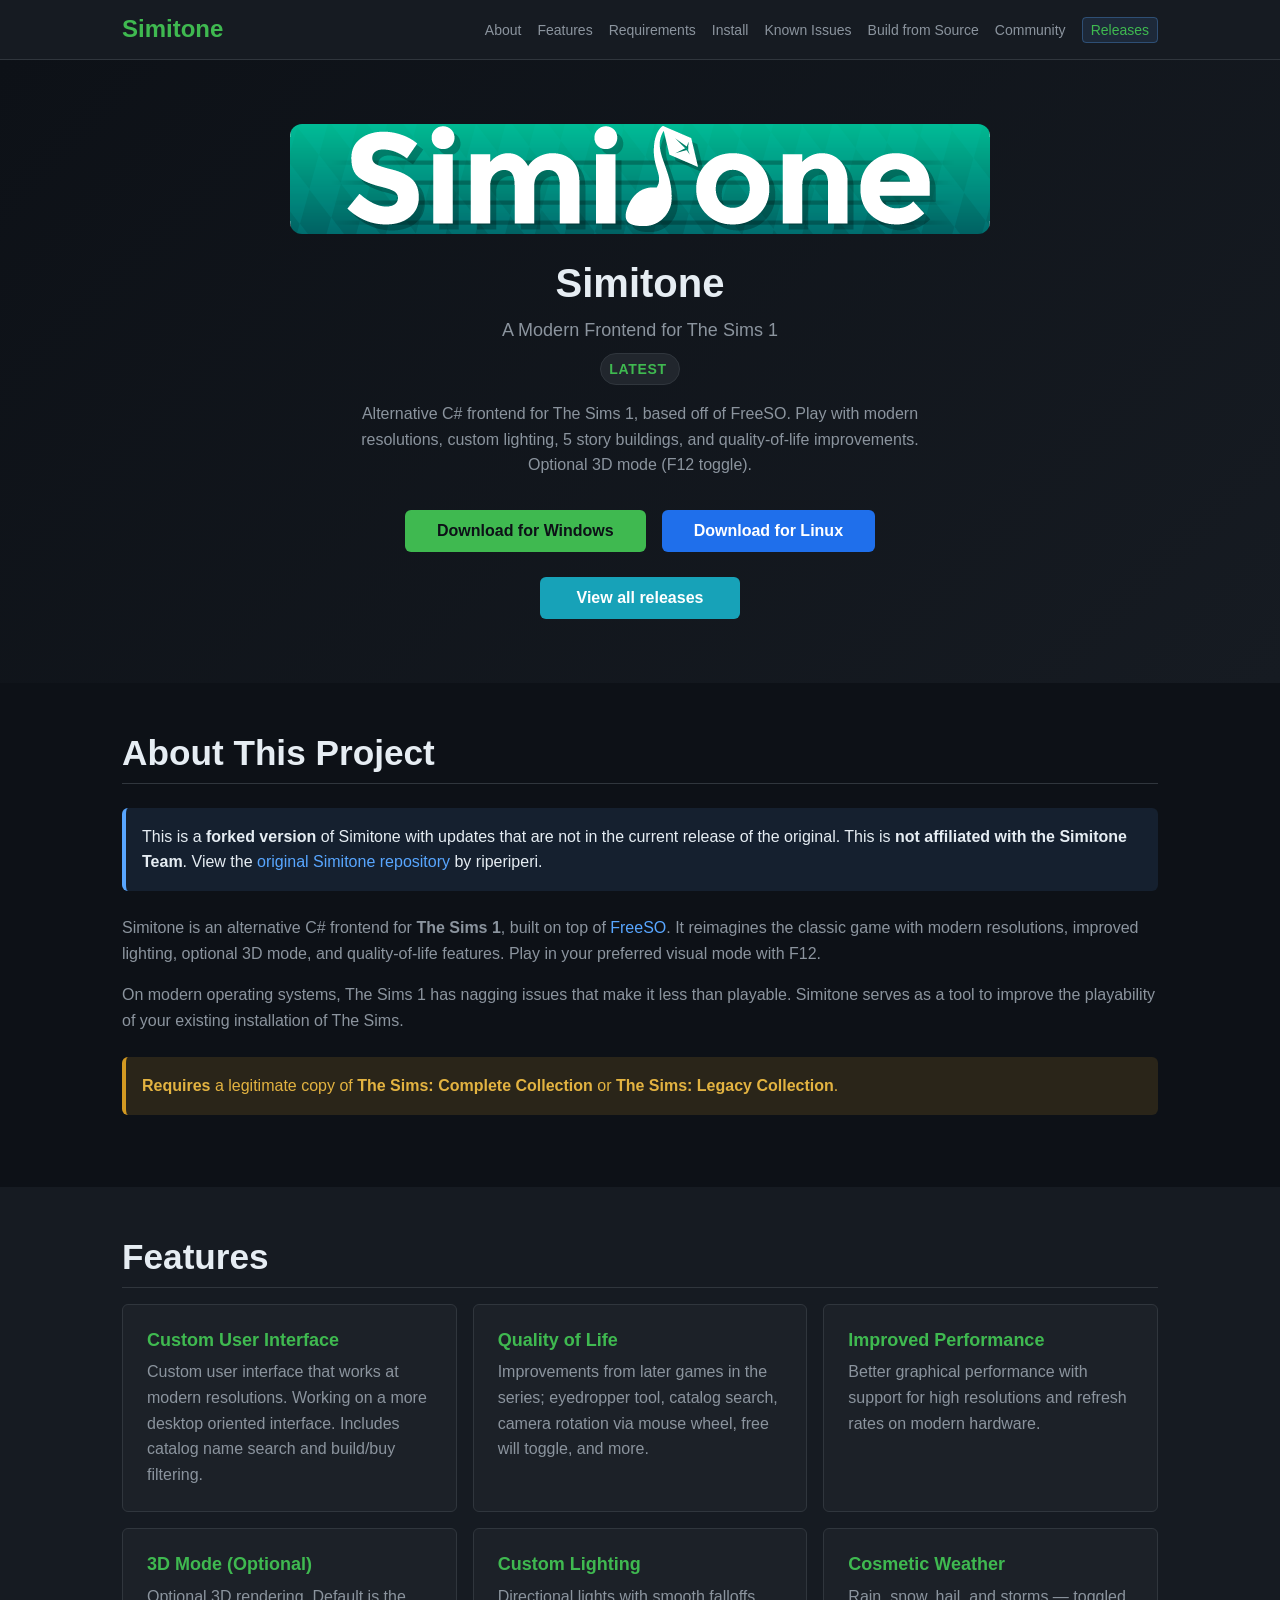
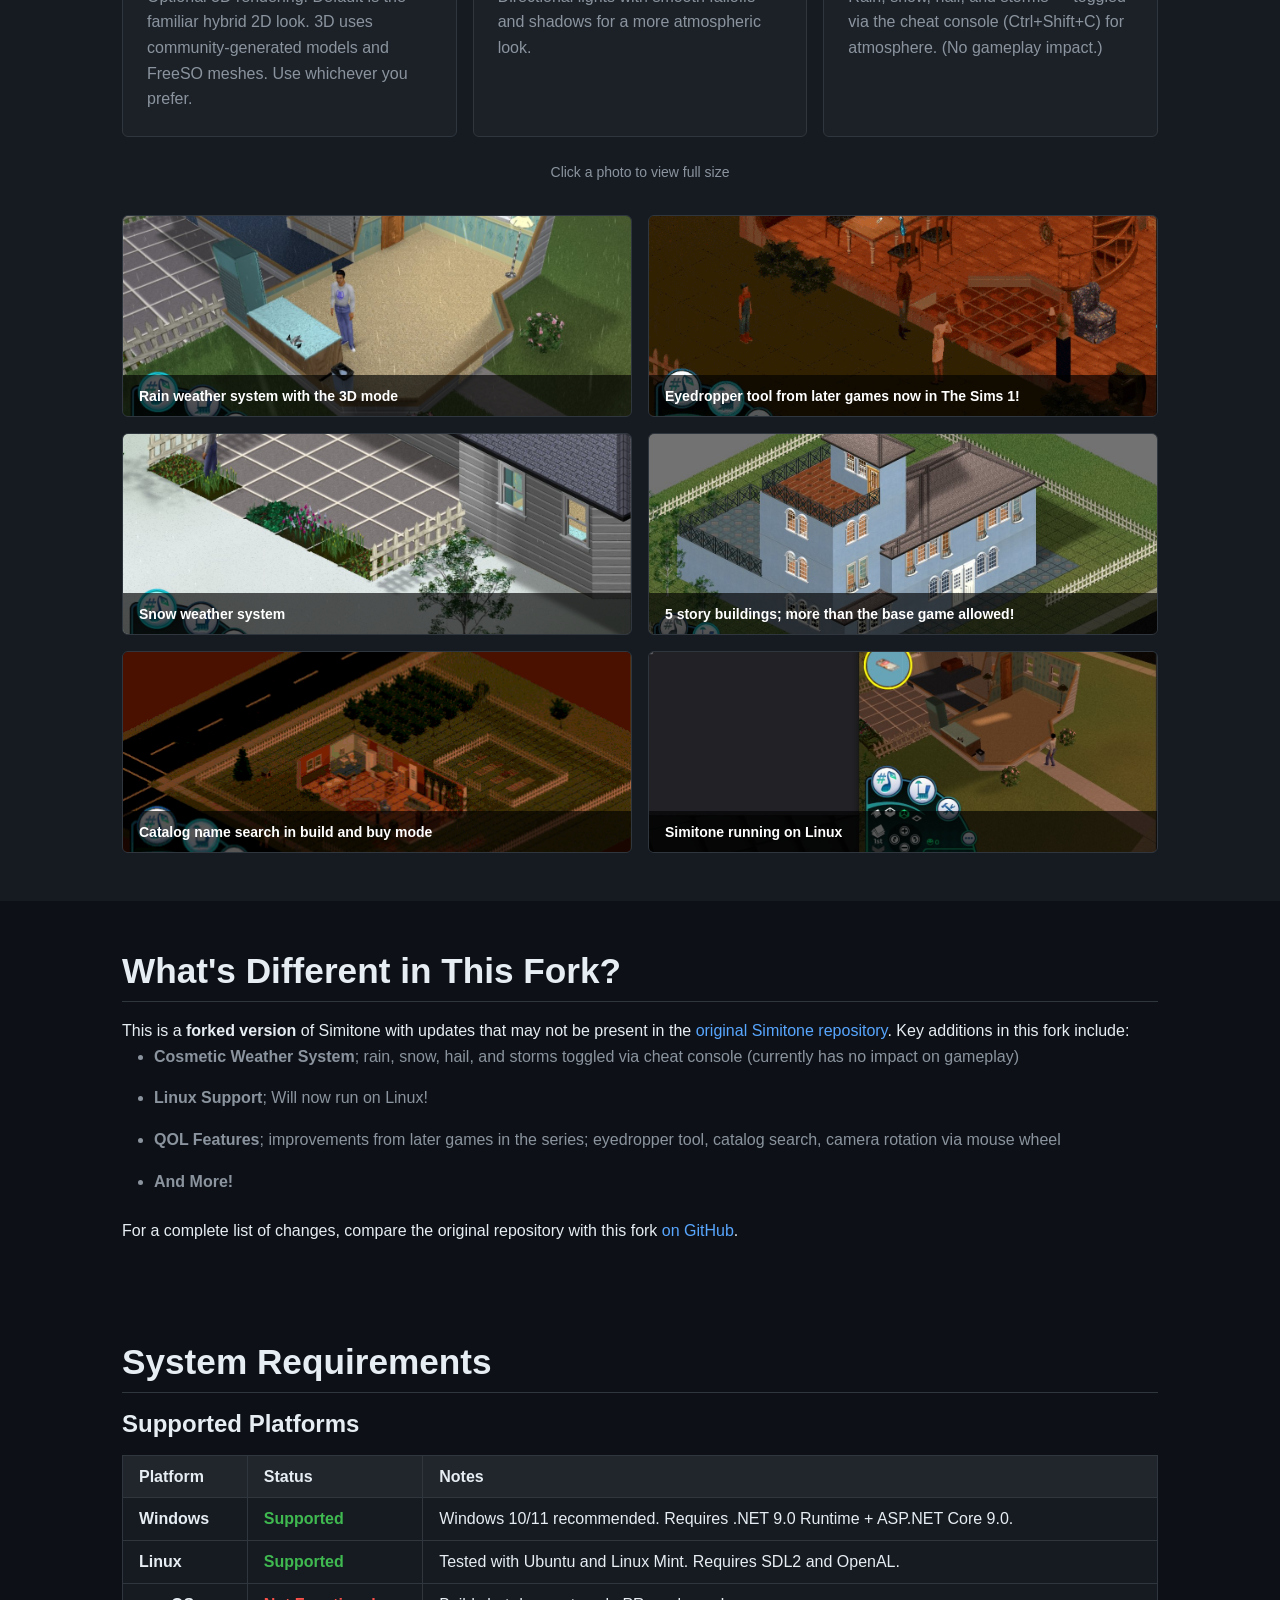
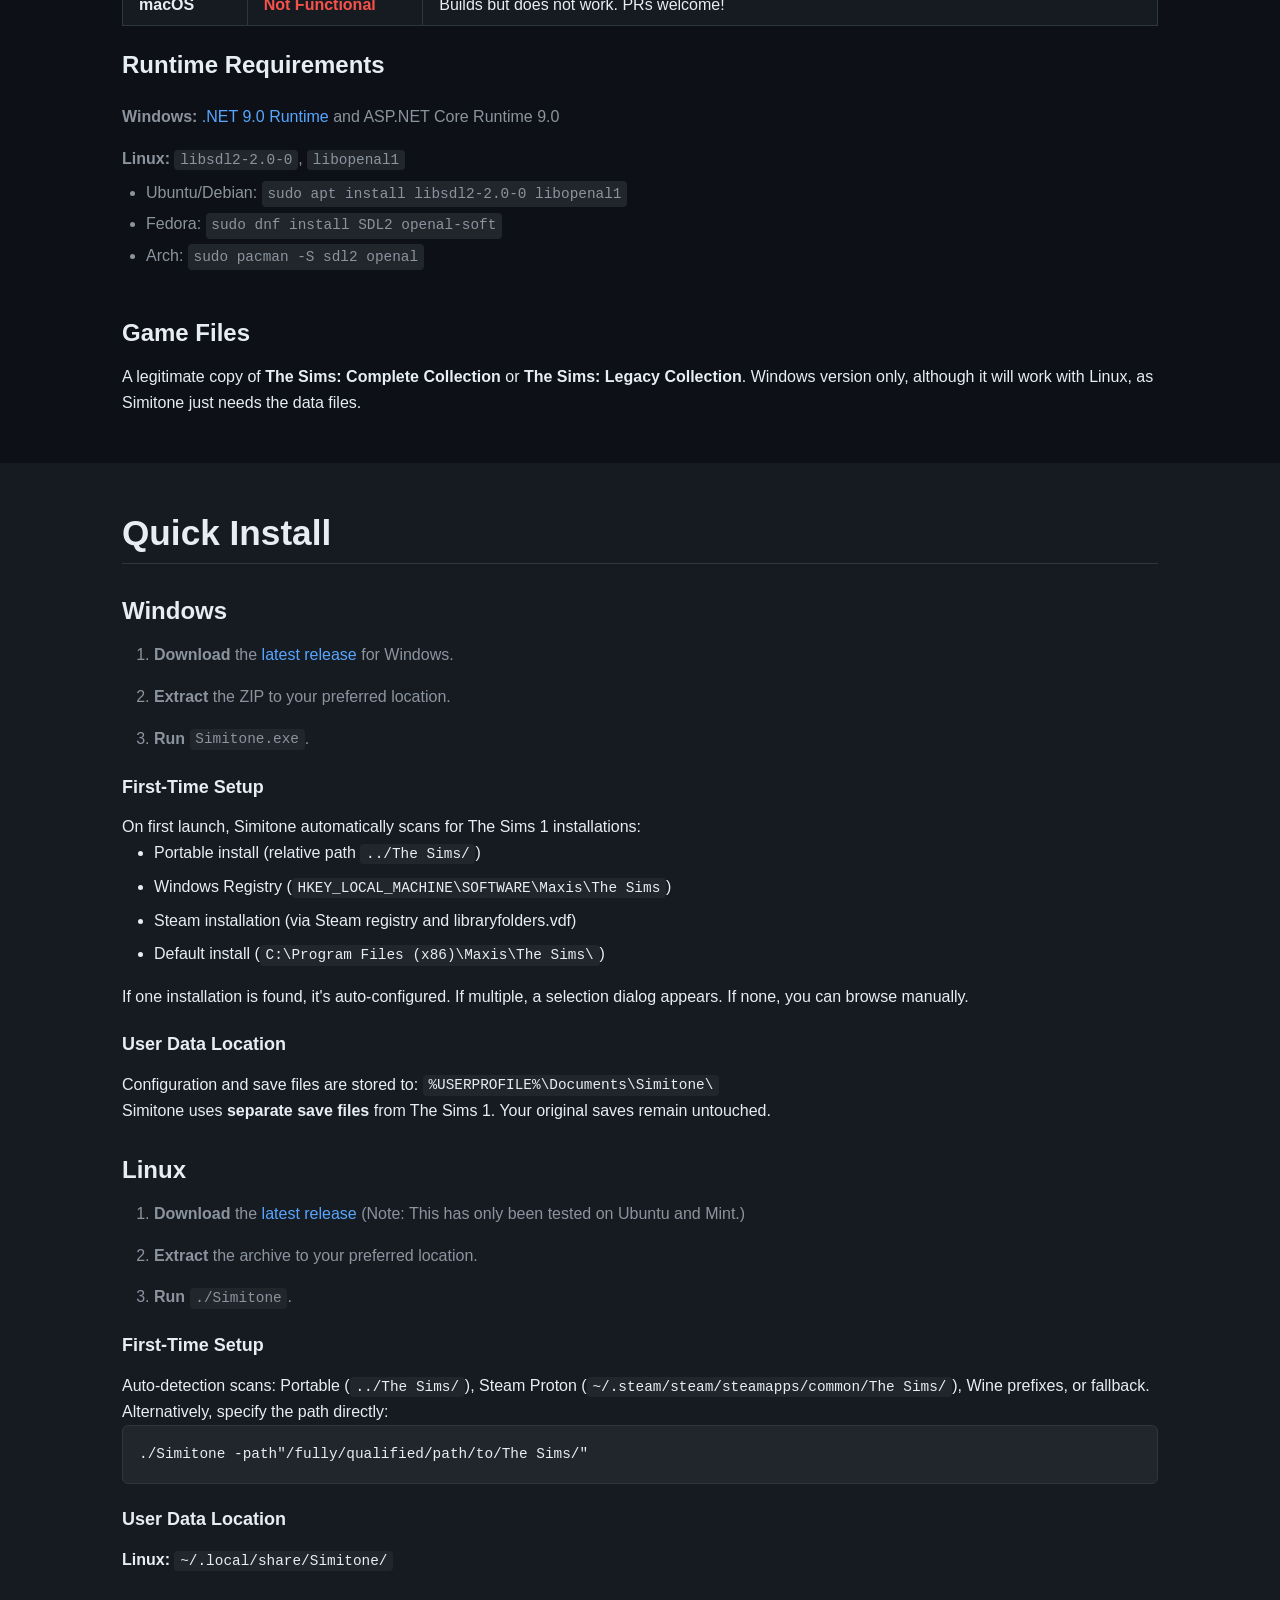
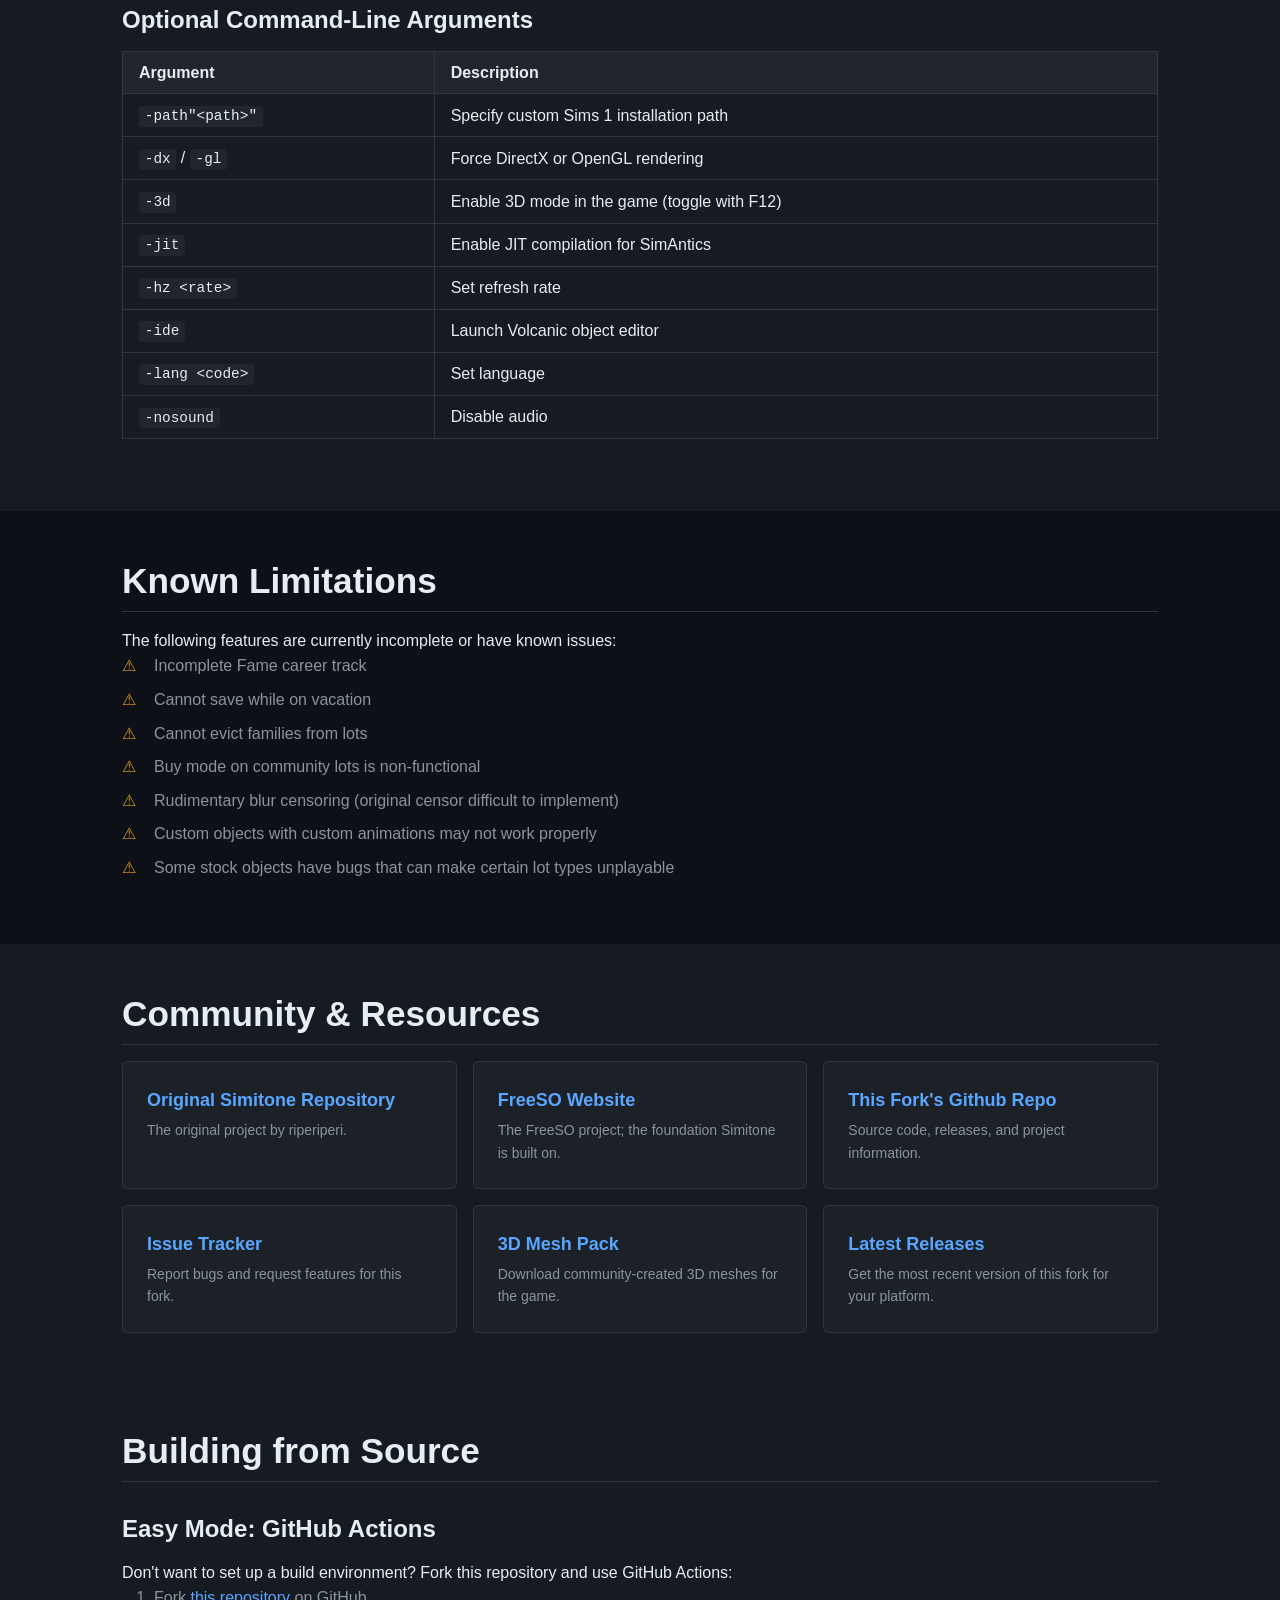
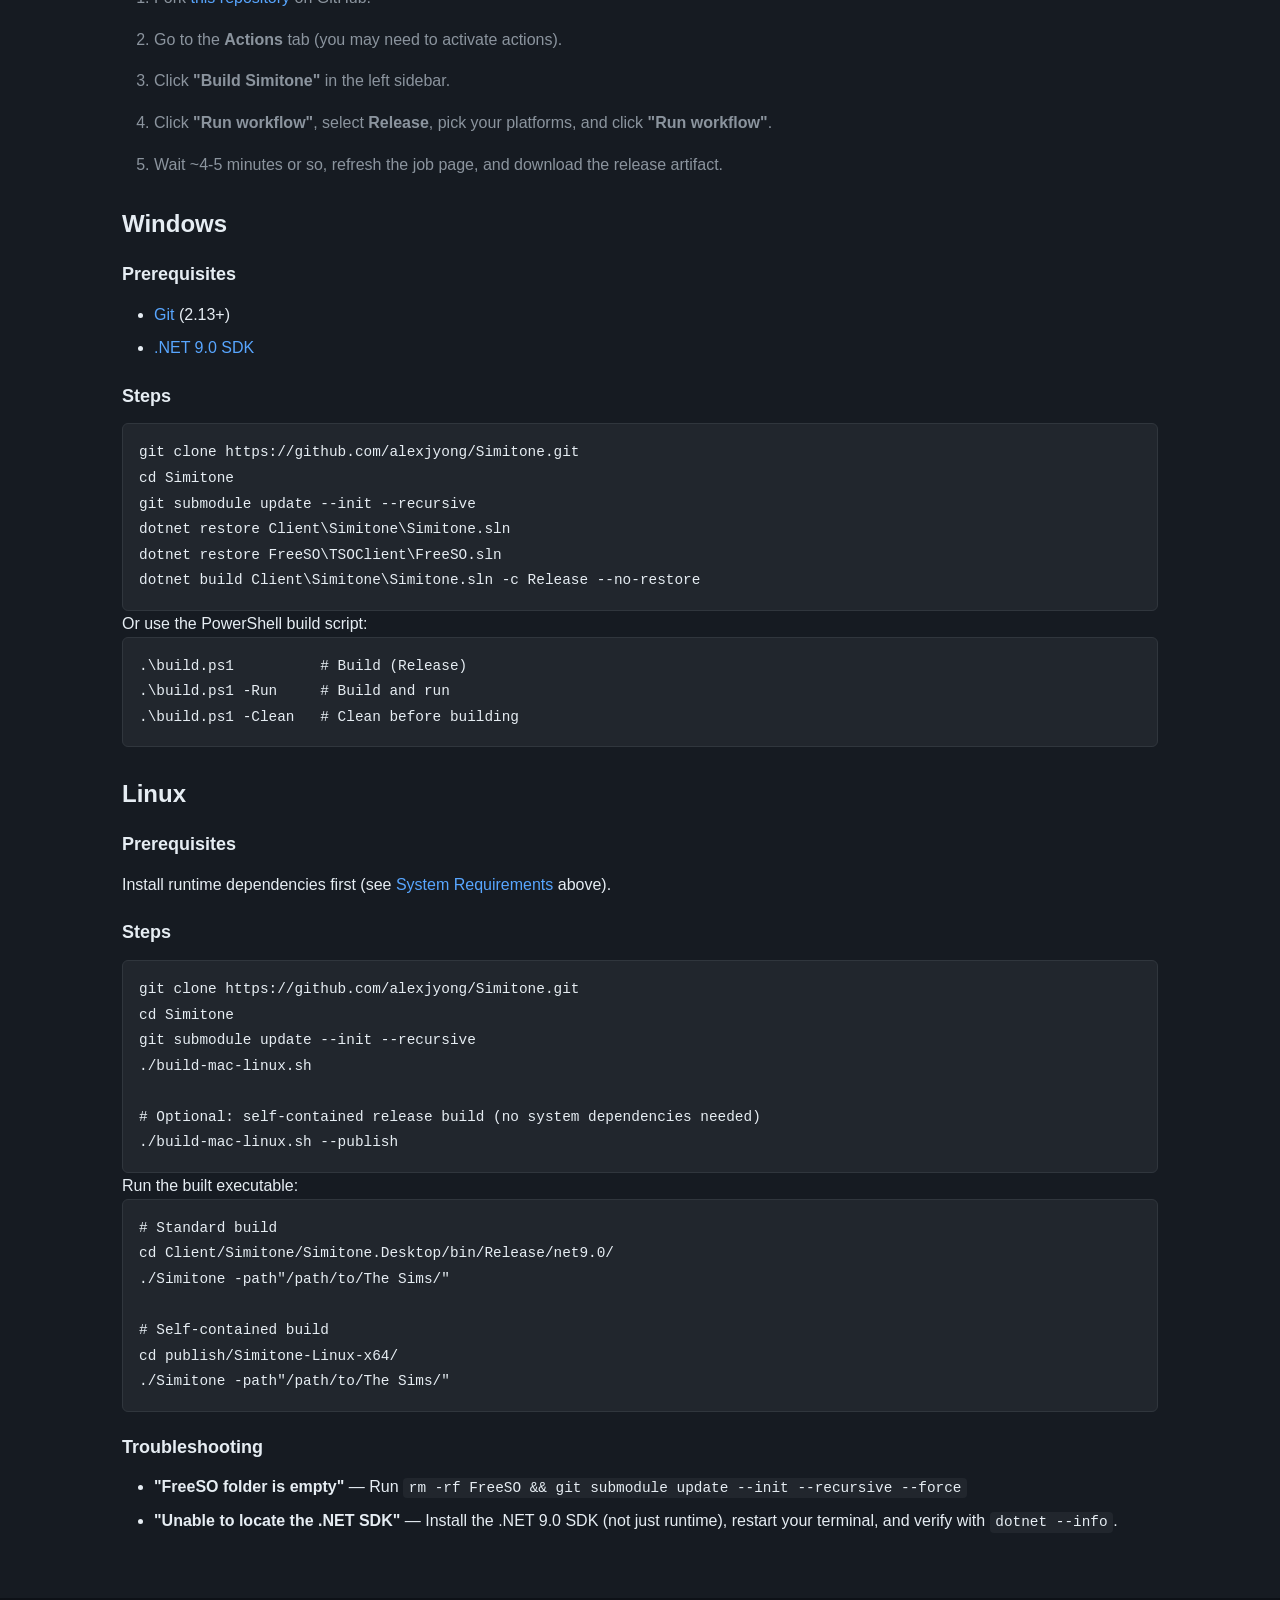
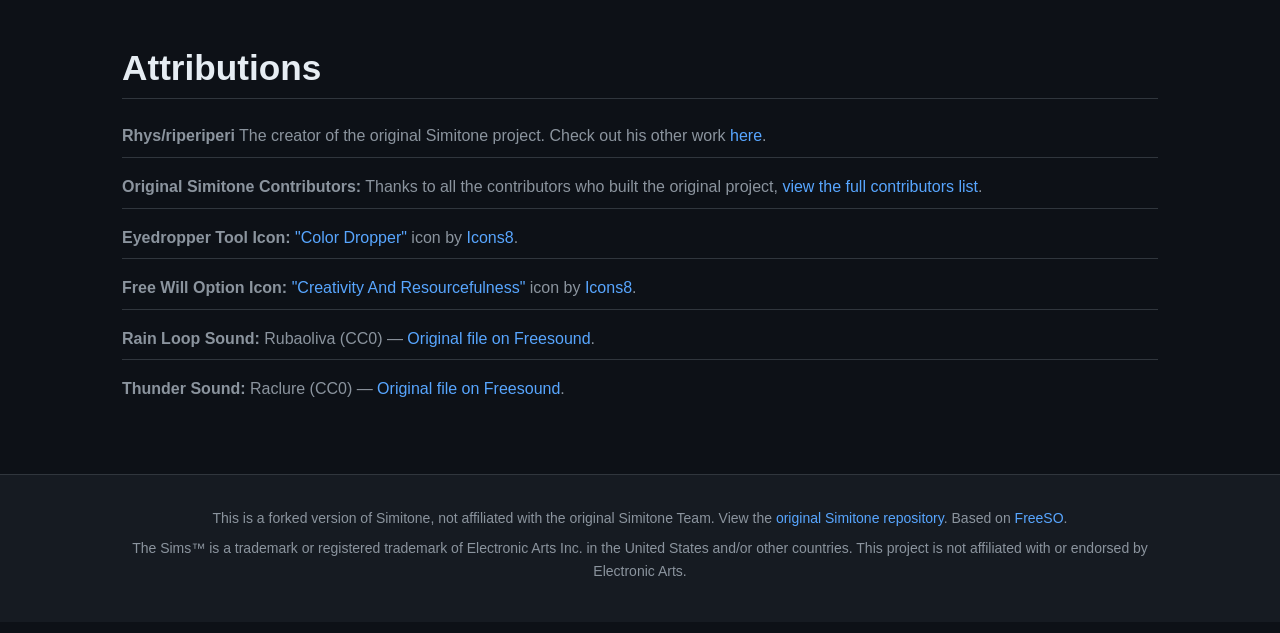
==== docs/index.html @ 376ecb28 "some website tweaks yo" ====
<!DOCTYPE html>
<html lang="en">
<head>
    <meta charset="UTF-8">
    <meta name="viewport" content="width=device-width, initial-scale=1.0">
    <title>Simitone Community Fork — A Modern Frontend for The Sims 1</title>
    <meta name="description" content="A community fork of Simitone. Play The Sims 1 with modern resolutions, quality-of-life improvements, cosmetic weather, and optional 3D mode.">
    <meta name="author" content="alexjyong">
    <meta property="og:title" content="Simitone Community Fork — A Modern Frontend for The Sims 1">
    <meta property="og:description" content="A community fork of Simitone. Play The Sims 1 with modern resolutions, quality-of-life improvements, cosmetic weather, and optional 3D mode.">
    <meta property="og:type" content="website">
    <meta property="og:image" content="https://alexjyong.dev/Simitone/assets/images/previewlogo.png">
    <meta property="og:image:alt" content="Simitone logo">
    <meta name="twitter:card" content="summary_large_image">
    <meta name="twitter:image" content="https://alexjyong.dev/Simitone/assets/images/previewlogo.png">
    <link rel="stylesheet" href="css/style.css">
    <!-- Favicon placeholder — replace with actual favicon -->
    <link rel="icon" href="assets/images/favicon.ico" type="image/x-icon">
</head>
<body>
    <!-- ==================== NAVIGATION ==================== -->
    <nav class="navbar" role="navigation" aria-label="Main navigation">
        <div class="container nav-container">
            <a href="#hero" class="nav-brand">Simitone</a>
            <button class="nav-toggle" aria-label="Toggle navigation menu" aria-expanded="false">
                <span class="nav-toggle-bar"></span>
                <span class="nav-toggle-bar"></span>
                <span class="nav-toggle-bar"></span>
            </button>
            <ul class="nav-links">
                <li><a href="#about">About</a></li>
                <li><a href="#features">Features</a></li>
                <li><a href="#requirements">Requirements</a></li>
                <li><a href="#install">Install</a></li>
                <li><a href="#limitations">Known Issues</a></li>
                <li><a href="#building">Build from Source</a></li>
                <li><a href="#community">Community</a></li>
                <li><a href="releases.html" class="nav-cta">Releases</a></li>
            </ul>
        </div>
    </nav>

    <main>
        <!-- ==================== HERO SECTION ==================== -->
        <section id="hero" class="hero-section">
            <div class="container hero-container">
                <div class="hero-content">
                    <img src="assets/images/logo.png" alt="Simitone logo" class="hero-logo">
                    <h1>Simitone</h1>
                    <p class="hero-tagline">A Modern Frontend for The Sims 1</p>
                    <span id="version-badge" class="version-badge" hidden>
                        <span class="version-label">Latest</span>
                        <span class="version-tag"></span>
                    </span>
                    <p class="hero-description">
                        Alternative C# frontend for The Sims 1, based off of FreeSO. Play with modern resolutions,
                        custom lighting, 5 story buildings, and quality-of-life improvements. Optional 3D mode (F12 toggle).
                    </p>
                    <div class="hero-buttons">
                        <a href="https://github.com/alexjyong/simitone/releases/latest/download/Simitone-Windows-Release.zip" class="btn btn-primary" target="_blank" rel="noopener">
                            Download for Windows
                        </a>
                        <a href="https://github.com/alexjyong/simitone/releases/latest/download/Simitone-Linux-x64-Release.zip" class="btn btn-secondary" target="_blank" rel="noopener">
                            Download for Linux
                        </a>
                    </div>
                    <br/>
                    <div class="hero-buttons">
                        <a href="releases.html" class="btn btn-info">View all releases</a>
                    </div>
                </div>
            </div>
        </section>

        <!-- ==================== ABOUT SECTION ==================== -->
        <section id="about" class="about-section">
            <div class="container">
                <h2>About This Project</h2>
                <div class="notice notice-info">
                    This is a <strong>forked version</strong> of Simitone with updates that are not in the
                    current release of the original. This is <strong>not affiliated with the Simitone Team</strong>.
                    View the <a href="https://github.com/riperiperi/Simitone" target="_blank" rel="noopener">original Simitone repository</a> by riperiperi.
                </div>
                <p>
                    Simitone is an alternative C# frontend for <strong>The Sims 1</strong>, built on top of
                    <a href="http://freeso.org" target="_blank" rel="noopener">FreeSO</a>.
                    It reimagines the classic game with modern resolutions, improved lighting, optional 3D mode, and quality-of-life
                    features. Play in your preferred
                    visual mode with F12.
                </p>
                <p>
                    On modern operating systems, The Sims 1 has nagging issues that make it less than
                    playable. Simitone serves as a tool to improve the playability of your existing
                    installation of The Sims.
                </p>
                <div class="notice notice-warning">
                    <strong>Requires</strong> a legitimate copy of <strong>The Sims: Complete Collection</strong>
                    or <strong>The Sims: Legacy Collection</strong>.
                </div>
            </div>
        </section>

        <!-- ==================== FEATURES SECTION ==================== -->
        <section id="features" class="features-section">
            <div class="container">
                <h2>Features</h2>
                <div class="features-grid">
                    <div class="feature-card">
                        <h3>Custom User Interface</h3>
                        <p>Custom user interface that works at modern resolutions. Working on a more desktop oriented interface. Includes catalog name search and build/buy filtering.</p>
                    </div>
                    <div class="feature-card">
                        <h3>Quality of Life</h3>
                        <p>Improvements from later games in the series; eyedropper tool, catalog search, camera rotation via mouse wheel, free will toggle, and more.</p>
                    </div>
                    <div class="feature-card">
                        <h3>Improved Performance</h3>
                        <p>Better graphical performance with support for high resolutions and refresh rates on modern hardware.</p>
                    </div>
                    <div class="feature-card">
                        <h3>3D Mode (Optional)</h3>
                        <p>Optional 3D rendering. Default is the familiar hybrid 2D look. 3D uses community-generated models and FreeSO meshes. Use whichever you prefer.</p>
                    </div>
                    <div class="feature-card">
                        <h3>Custom Lighting</h3>
                        <p>Directional lights with smooth falloffs and shadows for a more atmospheric look.</p>
                    </div>
                    <div class="feature-card">
                        <h3>Cosmetic Weather</h3>
                        <p>Rain, snow, hail, and storms — toggled via the cheat console (Ctrl+Shift+C) for atmosphere. (No gameplay impact.)</p>
                    </div>
                </div>
                <p class="gallery-hint">Click a photo to view full size</p>
                <div class="screenshot-gallery">
                    <div class="gallery-item" data-full="assets/images/rain.jpg" data-alt="Rain weather system in The Sims 1">
                        <img src="assets/images/rain.jpg" alt="Rain weather system in The Sims 1" loading="lazy" width="600" height="470">
                        <div class="gallery-overlay">
                            <span class="gallery-caption">Rain weather system with the 3D mode</span>
                        </div>
                    </div>
                    <div class="gallery-item" data-full="assets/images/screenshot-eyedropper.gif" data-alt="Eyedropper tool in action">
                        <img src="assets/images/screenshot-eyedropper.gif" alt="Eyedropper tool in action" loading="lazy" width="600" height="462">
                        <div class="gallery-overlay">
                            <span class="gallery-caption">Eyedropper tool from later games now in The Sims 1!</span>
                        </div>
                    </div>
                    <div class="gallery-item" data-full="assets/images/winter.jpg" data-alt="Snow weather system in The Sims 1">
                        <img src="assets/images/winter.jpg" alt="Snow weather system in The Sims 1" loading="lazy" width="600" height="466">
                        <div class="gallery-overlay">
                            <span class="gallery-caption">Snow weather system</span>
                        </div>
                    </div>
                    <div class="gallery-item" data-full="assets/images/screenshot-multi-floor.jpg" data-alt="5 story buildings in Simitone">
                        <img src="assets/images/screenshot-multi-floor.jpg" alt="5 story buildings in Simitone" loading="lazy" width="600" height="444">
                        <div class="gallery-overlay">
                            <span class="gallery-caption">5 story buildings; more than the base game allowed!</span>
                        </div>
                    </div>
                    <div class="gallery-item" data-full="assets/images/screenshot-catalog-filter.gif" data-alt="Catalog name search in build and buy mode">
                        <img src="assets/images/screenshot-catalog-filter.gif" alt="Catalog name search in build and buy mode" loading="lazy" width="600" height="450">
                        <div class="gallery-overlay">
                            <span class="gallery-caption">Catalog name search in build and buy mode</span>
                        </div>
                    </div>
                    <div class="gallery-item" data-full="assets/images/screenshot-linux.jpg" data-alt="Simitone running on Linux">
                        <img src="assets/images/screenshot-linux.jpg" alt="Simitone running on Linux" loading="lazy" width="600" height="376">
                        <div class="gallery-overlay">
                            <span class="gallery-caption">Simitone running on Linux</span>
                        </div>
                    </div>
                </div>

                <!-- Lightbox -->
                <div class="lightbox" id="lightbox" role="dialog" aria-modal="true" aria-label="Image viewer" hidden>
                    <div class="lightbox-backdrop" data-lightbox-close></div>
                    <button class="lightbox-close" aria-label="Close image viewer">&times;</button>
                    <img class="lightbox-img" src="" alt="">
                    <div class="lightbox-caption"></div>
                </div>
            </div>
        </section>

        <!-- ==================== WHAT'S DIFFERENT SECTION ==================== -->
        <section id="whats-different" class="whats-different-section">
            <div class="container">
                <h2>What's Different in This Fork?</h2>
                <p>
                    This is a <strong>forked version</strong> of Simitone with updates that may not be present in the
                    <a href="https://github.com/riperiperi/Simitone" target="_blank" rel="noopener">original Simitone repository</a>.
                    Key additions in this fork include:
                </p>
                <ul class="fork-features">
                    <li><strong>Cosmetic Weather System</strong>; rain, snow, hail, and storms toggled via cheat console (currently has no impact on gameplay)</li>
                    <li><strong>Linux Support</strong>; Will now run on Linux!</li>
                    <li><strong>QOL Features</strong>; improvements from later games in the series; eyedropper tool, catalog search, camera rotation via mouse wheel</li>
                    <li><strong>And More!</strong></li>
                </ul>
                <p>
                    For a complete list of changes, compare the original repository with this fork <a href="https://github.com/riperiperi/Simitone/compare/master...alexjyong:Simitone:simitone-forked" target="_blank" rel="noopener">on GitHub</a>.
                </p>
            </div>
        </section>

        <!-- ==================== REQUIREMENTS SECTION ==================== -->
        <section id="requirements" class="requirements-section">
            <div class="container">
                <h2>System Requirements</h2>

                <h3>Supported Platforms</h3>
                <table class="platform-table">
                    <thead>
                        <tr>
                            <th>Platform</th>
                            <th>Status</th>
                            <th>Notes</th>
                        </tr>
                    </thead>
                    <tbody>
                        <tr>
                            <td><strong>Windows</strong></td>
                            <td><span class="status-supported">Supported</span></td>
                            <td>Windows 10/11 recommended. Requires .NET 9.0 Runtime + ASP.NET Core 9.0.</td>
                        </tr>
                        <tr>
                            <td><strong>Linux</strong></td>
                            <td><span class="status-supported">Supported</span></td>
                            <td>Tested with Ubuntu and Linux Mint. Requires SDL2 and OpenAL.</td>
                        </tr>
                        <tr>
                            <td><strong>macOS</strong></td>
                            <td><span class="status-not-functional">Not Functional</span></td>
                            <td>Builds but does not work. PRs welcome!</td>
                        </tr>
                    </tbody>
                </table>

                <h3>Runtime Requirements</h3>
                <div class="runtime-list">
                    <div class="runtime-item"><strong>Windows:</strong> <a href="https://dotnet.microsoft.com/en-us/download/dotnet/9.0" target="_blank" rel="noopener">.NET 9.0 Runtime</a> and ASP.NET Core Runtime 9.0</div>
                    <div class="runtime-item"><strong>Linux:</strong>
                        <code>libsdl2-2.0-0</code>, <code>libopenal1</code>
                        <ul class="install-cmds">
                            <li>Ubuntu/Debian: <code>sudo apt install libsdl2-2.0-0 libopenal1</code></li>
                            <li>Fedora: <code>sudo dnf install SDL2 openal-soft</code></li>
                            <li>Arch: <code>sudo pacman -S sdl2 openal</code></li>
                        </ul>
                    </div>
                </div>

                <h3>Game Files</h3>
                <p>A legitimate copy of <strong>The Sims: Complete Collection</strong> or <strong>The Sims: Legacy Collection</strong>. Windows version only, although it will work with Linux, as Simitone just needs the data files.</p>
            </div>
        </section>

        <!-- ==================== INSTALL SECTION ==================== -->
        <section id="install" class="install-section">
            <div class="container">
                <h2>Quick Install</h2>

                <!-- Windows Install -->
                <h3 id="install-windows">Windows</h3>
                <ol class="install-steps">
                    <li><strong>Download</strong> the <a href="https://github.com/alexjyong/simitone/releases/latest/download/Simitone-Windows-Release.zip" target="_blank" rel="noopener">latest release</a> for Windows.</li>
                    <li><strong>Extract</strong> the ZIP to your preferred location.</li>
                    <li><strong>Run</strong> <code>Simitone.exe</code>.</li>
                </ol>

                <h4>First-Time Setup</h4>
                <p>On first launch, Simitone automatically scans for The Sims 1 installations:</p>
                <ul>
                    <li>Portable install (relative path <code>../The Sims/</code>)</li>
                    <li>Windows Registry (<code>HKEY_LOCAL_MACHINE\SOFTWARE\Maxis\The Sims</code>)</li>
                    <li>Steam installation (via Steam registry and libraryfolders.vdf)</li>
                    <li>Default install (<code>C:\Program Files (x86)\Maxis\The Sims\</code>)</li>
                </ul>
                <p>If one installation is found, it's auto-configured. If multiple, a selection dialog appears. If none, you can browse manually.</p>

                <h4>User Data Location</h4>
                <p>Configuration and save files are stored to: <code>%USERPROFILE%\Documents\Simitone\</code></p>
                <p>Simitone uses <strong>separate save files</strong> from The Sims 1. Your original saves remain untouched.</p>

                <!-- Linux Install -->
                <h3 id="install-linux">Linux</h3>
                <ol class="install-steps">
                    <li><strong>Download</strong> the <a href="https://github.com/alexjyong/simitone/releases/latest/download/Simitone-Linux-x64-Release.zip" target="_blank" rel="noopener">latest release</a> (Note: This has only been tested on Ubuntu and Mint.)</li>
                    <li><strong>Extract</strong> the archive to your preferred location.</li>
                    <li><strong>Run</strong> <code>./Simitone</code>.</li>
                </ol>

                <h4>First-Time Setup</h4>
                <p>Auto-detection scans: Portable (<code>../The Sims/</code>), Steam Proton (<code>~/.steam/steam/steamapps/common/The Sims/</code>), Wine prefixes, or fallback.</p>
                <p>Alternatively, specify the path directly:</p>
                <pre><code>./Simitone -path"/fully/qualified/path/to/The Sims/"</code></pre>

                <h4>User Data Location</h4>
                <p><strong>Linux:</strong> <code>~/.local/share/Simitone/</code></p>

                <!-- Command Line Arguments -->
                <h3>Optional Command-Line Arguments</h3>
                <table class="cli-table">
                    <thead>
                        <tr>
                            <th>Argument</th>
                            <th>Description</th>
                        </tr>
                    </thead>
                    <tbody>
                        <tr><td><code>-path"&lt;path&gt;"</code></td><td>Specify custom Sims 1 installation path</td></tr>
                        <tr><td><code>-dx</code> / <code>-gl</code></td><td>Force DirectX or OpenGL rendering</td></tr>
                        <tr><td><code>-3d</code></td><td>Enable 3D mode in the game (toggle with F12)</td></tr>
                        <tr><td><code>-jit</code></td><td>Enable JIT compilation for SimAntics</td></tr>
                        <tr><td><code>-hz &lt;rate&gt;</code></td><td>Set refresh rate</td></tr>
                        <tr><td><code>-ide</code></td><td>Launch Volcanic object editor</td></tr>
                        <tr><td><code>-lang &lt;code&gt;</code></td><td>Set language</td></tr>
                        <tr><td><code>-nosound</code></td><td>Disable audio</td></tr>
                    </tbody>
                </table>
            </div>
        </section>

        <!-- ==================== KNOWN LIMITATIONS SECTION ==================== -->
        <section id="limitations" class="limitations-section">
            <div class="container">
                <h2>Known Limitations</h2>
                <p>The following features are currently incomplete or have known issues:</p>
                <ul class="limitations-list">
                    <li>Incomplete Fame career track</li>
                    <li>Cannot save while on vacation</li>
                    <li>Cannot evict families from lots</li>
                    <li>Buy mode on community lots is non-functional</li>
                    <li>Rudimentary blur censoring (original censor difficult to implement)</li>
                    <li>Custom objects with custom animations may not work properly</li>
                    <li>Some stock objects have bugs that can make certain lot types unplayable</li>
                </ul>
            </div>
        </section>

        <!-- ==================== COMMUNITY & RESOURCES SECTION ==================== -->
        <section id="community" class="community-section">
            <div class="container">
                <h2>Community & Resources</h2>
                <div class="community-links">
                    <a href="https://github.com/riperiperi/Simitone" target="_blank" rel="noopener" class="community-link">
                        <span class="community-link-title">Original Simitone Repository</span>
                        <span class="community-link-desc">The original project by riperiperi.</span>
                    </a>
                    <a href="http://freeso.org" target="_blank" rel="noopener" class="community-link">
                        <span class="community-link-title">FreeSO Website</span>
                        <span class="community-link-desc">The FreeSO project; the foundation Simitone is built on.</span>
                    </a>
                    <a href="https://github.com/alexjyong/Simitone" target="_blank" rel="noopener" class="community-link">
                        <span class="community-link-title">This Fork's Github Repo</span>
                        <span class="community-link-desc">Source code, releases, and project information.</span>
                    </a>
                    <a href="https://github.com/alexjyong/Simitone/issues" target="_blank" rel="noopener" class="community-link">
                        <span class="community-link-title">Issue Tracker</span>
                        <span class="community-link-desc">Report bugs and request features for this fork.</span>
                    </a>
                    <a href="http://forum.freeso.org/forums/3d-remeshing.40/" target="_blank" rel="noopener" class="community-link">
                        <span class="community-link-title">3D Mesh Pack</span>
                        <span class="community-link-desc">Download community-created 3D meshes for the game.</span>
                    </a>
                    <a href="https://github.com/alexjyong/Simitone/releases/latest/" target="_blank" rel="noopener" class="community-link">
                        <span class="community-link-title">Latest Releases</span>
                        <span class="community-link-desc">Get the most recent version of this fork for your platform.</span>
                    </a>
                </div>
            </div>
        </section>

        <!-- ==================== BUILDING FROM SOURCE SECTION ==================== -->
        <section id="building" class="building-section">
            <div class="container">
                <h2>Building from Source</h2>

                <h3>Easy Mode: GitHub Actions</h3>
                <p>Don't want to set up a build environment? Fork this repository and use GitHub Actions:</p>
                <ol class="install-steps">
                    <li>Fork <a href="https://github.com/alexjyong/Simitone" target="_blank" rel="noopener">this repository</a> on GitHub.</li>
                    <li>Go to the <strong>Actions</strong> tab (you may need to activate actions).</li>
                    <li>Click <strong>"Build Simitone"</strong> in the left sidebar.</li>
                    <li>Click <strong>"Run workflow"</strong>, select <strong>Release</strong>, pick your platforms, and click <strong>"Run workflow"</strong>.</li>
                    <li>Wait ~4-5 minutes or so, refresh the job page, and download the release artifact.</li>
                </ol>

                <h3 id="building-windows">Windows</h3>
                <h4>Prerequisites</h4>
                <ul>
                    <li><a href="https://git-scm.com/downloads" target="_blank" rel="noopener">Git</a> (2.13+)</li>
                    <li><a href="https://dotnet.microsoft.com/en-us/download/dotnet/9.0" target="_blank" rel="noopener">.NET 9.0 SDK</a></li>
                </ul>

                <h4>Steps</h4>
                <pre><code>git clone https://github.com/alexjyong/Simitone.git
cd Simitone
git submodule update --init --recursive
dotnet restore Client\Simitone\Simitone.sln
dotnet restore FreeSO\TSOClient\FreeSO.sln
dotnet build Client\Simitone\Simitone.sln -c Release --no-restore</code></pre>

                <p>Or use the PowerShell build script:</p>
                <pre><code>.\build.ps1          # Build (Release)
.\build.ps1 -Run     # Build and run
.\build.ps1 -Clean   # Clean before building</code></pre>

                <h3 id="building-linux">Linux</h3>
                <h4>Prerequisites</h4>
                <p>Install runtime dependencies first (see <a href="#requirements">System Requirements</a> above).</p>

                <h4>Steps</h4>
                <pre><code>git clone https://github.com/alexjyong/Simitone.git
cd Simitone
git submodule update --init --recursive
./build-mac-linux.sh

# Optional: self-contained release build (no system dependencies needed)
./build-mac-linux.sh --publish</code></pre>

                <p>Run the built executable:</p>
                <pre><code># Standard build
cd Client/Simitone/Simitone.Desktop/bin/Release/net9.0/
./Simitone -path"/path/to/The Sims/"

# Self-contained build
cd publish/Simitone-Linux-x64/
./Simitone -path"/path/to/The Sims/"</code></pre>

                <h4>Troubleshooting</h4>
                <ul>
                    <li><strong>"FreeSO folder is empty"</strong> — Run <code>rm -rf FreeSO &amp;&amp; git submodule update --init --recursive --force</code></li>
                    <li><strong>"Unable to locate the .NET SDK"</strong> — Install the .NET 9.0 SDK (not just runtime), restart your terminal, and verify with <code>dotnet --info</code>.</li>
                </ul>
            </div>
        </section>
        <section id="attributions" class="attributions-section">
            <div class="container">
                <h2>Attributions</h2>
                <ul class="attribution-list">
                    <li>
                        <strong>Rhys/riperiperi</strong>
                        The creator of the original Simitone project. Check out his other work <a href="https://github.com/riperiperi" target="_blank" rel="noopener">here</a>.
                    </li>
                    <li>
                        <strong>Original Simitone Contributors:</strong>
                        Thanks to all the contributors who built the original project,
                        <a href="https://github.com/riperiperi/Simitone/graphs/contributors" target="_blank" rel="noopener">view the full contributors list</a>.
                    </li>
                    <li>
                        <strong>Eyedropper Tool Icon:</strong>
                        <a href="https://icons8.com/icon/78728/color-dropper" target="_blank" rel="noopener">"Color Dropper"</a> icon by <a href="https://icons8.com" target="_blank" rel="noopener">Icons8</a>.
                    </li>
                    <li>
                        <strong>Free Will Option Icon:</strong>
                        <a href="https://icons8.com/icon/13KBHI5xdOT3/creativity-and-resourcefulness" target="_blank" rel="noopener">"Creativity And Resourcefulness"</a> icon by <a href="https://icons8.com" target="_blank" rel="noopener">Icons8</a>.
                    </li>
                    <li>
                        <strong>Rain Loop Sound:</strong> Rubaoliva (CC0) — <a href="https://freesound.org/s/624645/" target="_blank" rel="noopener">Original file on Freesound</a>.
                    </li>
                    <li>
                        <strong>Thunder Sound:</strong> Raclure (CC0) — <a href="https://freesound.org/s/458870/" target="_blank" rel="noopener">Original file on Freesound</a>.
                    </li>
                </ul>
            </div>
        </section>
    </main>

    <!-- ==================== FOOTER ==================== -->
    <footer class="site-footer">
        <div class="container">
            <p>
                This is a forked version of Simitone, not affiliated with the original Simitone Team.
                View the <a href="https://github.com/riperiperi/Simitone" target="_blank" rel="noopener">original Simitone repository</a>.
                Based on <a href="http://freeso.org" target="_blank" rel="noopener">FreeSO</a>.
            </p>
            <p>
                The Sims&trade; is a trademark or registered trademark of Electronic Arts Inc. in the United States and/or other countries.
                This project is not affiliated with or endorsed by Electronic Arts.
            </p>
        </div>
    </footer>

    <script src="js/main.js"></script>
</body>
</html>
---- docs/css/style.css ----
/* ========================================
   Simitone Website — styles.css
   Dark theme, mobile-first responsive design
   ======================================== */

/* ---- CSS Custom Properties ---- */
:root {
    /* Colors */
    --color-bg-primary: #0d1117;
    --color-bg-secondary: #161b22;
    --color-bg-tertiary: #21262d;
    --color-bg-card: #1c2128;
    --color-text-primary: #e6edf3;
    --color-text-secondary: #8b949e;
    --color-text-muted: #484f58;
    --color-text-link: #58a6ff;
    --color-text-link-hover: #79c0ff;
    --color-accent: #3fb950;
    --color-accent-hover: #4cc764;
    --color-accent-secondary: #1f6feb;
    --color-accent-secondary-hover: #388bfd;
    --color-accent-info: #17a2b8;
    --color-accent-info-hover: #138496;
    --color-warning-bg: rgba(210, 153, 34, 0.15);
    --color-warning-border: #d29922;
    --color-warning-text: #e3b341;
    --color-success: #3fb950;
    --color-danger: #f85149;
    --color-border: #30363d;
    --color-border-light: #484f58;

    /* Typography */
    --font-family-base: -apple-system, BlinkMacSystemFont, "Segoe UI", Helvetica, Arial, sans-serif;
    --font-family-mono: "SFMono-Regular", Consolas, "Liberation Mono", Menlo, monospace;
    --font-size-base: 1rem;
    --font-size-sm: 0.875rem;
    --font-size-lg: 1.125rem;
    --font-size-xl: 1.5rem;
    --font-size-2xl: 2rem;
    --font-size-3xl: 2.5rem;
    --line-height-base: 1.6;
    --line-height-tight: 1.25;

    /* Spacing */
    --space-xs: 0.25rem;
    --space-sm: 0.5rem;
    --space-md: 1rem;
    --space-lg: 1.5rem;
    --space-xl: 2rem;
    --space-2xl: 3rem;
    --space-3xl: 4rem;

    /* Layout */
    --container-max-width: 1100px;
    --border-radius-sm: 4px;
    --border-radius-md: 6px;
    --border-radius-lg: 12px;
    --transition-speed: 0.2s;
}

/* ---- Reset & Base ---- */
*,
*::before,
*::after {
    box-sizing: border-box;
    margin: 0;
    padding: 0;
}

html {
    scroll-behavior: smooth;
    scroll-padding-top: 70px; /* Offset for fixed navbar */
}

body {
    font-family: var(--font-family-base);
    font-size: var(--font-size-base);
    line-height: var(--line-height-base);
    color: var(--color-text-primary);
    background-color: var(--color-bg-primary);
    -webkit-font-smoothing: antialiased;
    -moz-osx-font-smoothing: grayscale;
}

img {
    max-width: 100%;
    height: auto;
    display: block;
}

a {
    color: var(--color-text-link);
    text-decoration: none;
    transition: color var(--transition-speed) ease;
}

a:hover {
    color: var(--color-text-link-hover);
    text-decoration: underline;
}

code {
    font-family: var(--font-family-mono);
    font-size: 0.9em;
    background: var(--color-bg-tertiary);
    padding: 0.15em 0.4em;
    border-radius: var(--border-radius-sm);
}

pre {
    background: var(--color-bg-tertiary);
    padding: var(--space-md);
    border-radius: var(--border-radius-md);
    overflow-x: auto;
    border: 1px solid var(--color-border);
}

pre code {
    background: none;
    padding: 0;
}

h1, h2, h3, h4, h5, h6 {
    line-height: var(--line-height-tight);
    margin-bottom: var(--space-md);
    color: var(--color-text-primary);
}

h1 { font-size: var(--font-size-3xl); }
h2 { font-size: var(--font-size-2xl); padding-bottom: var(--space-sm); border-bottom: 1px solid var(--color-border); }
h3 { font-size: var(--font-size-xl); }
h4 { font-size: var(--font-size-lg); }

ul, ol {
    padding-left: var(--space-xl);
    margin-bottom: var(--space-md);
}

li {
    margin-bottom: var(--space-sm);
}

/* ---- Container ---- */
.container {
    width: 100%;
    max-width: var(--container-max-width);
    margin: 0 auto;
    padding: 0 var(--space-md);
}

/* ---- Navigation ---- */
.navbar {
    position: fixed;
    top: 0;
    left: 0;
    right: 0;
    background: var(--color-bg-secondary);
    border-bottom: 1px solid var(--color-border);
    z-index: 1000;
    height: 60px;
    display: flex;
    align-items: center;
}

.nav-container {
    display: flex;
    align-items: center;
    justify-content: space-between;
    padding: 0 var(--space-md);
}

.nav-brand {
    font-size: var(--font-size-xl);
    font-weight: 700;
    color: var(--color-accent);
    text-decoration: none;
}

.nav-brand:hover {
    color: var(--color-accent-hover);
    text-decoration: none;
}

/* CTA nav link (Releases button) */
.nav-cta {
    color: var(--color-accent) !important;
    background: rgba(88, 166, 255, 0.1);
    border: 1px solid rgba(88, 166, 255, 0.3);
    border-radius: var(--border-radius-sm) !important;
    padding: var(--space-xs) var(--space-sm) !important;
}

.nav-cta:hover {
    background: rgba(88, 166, 255, 0.2) !important;
    color: var(--color-accent-hover) !important;
}

.nav-links {
    display: none;
    list-style: none;
    padding: 0;
    margin: 0;
    gap: var(--space-md);
}

.nav-links li {
    margin: 0;
}

.nav-links a {
    color: var(--color-text-secondary);
    font-size: var(--font-size-sm);
    font-weight: 500;
    padding: var(--space-sm) 0;
    text-decoration: none;
    transition: color var(--transition-speed) ease;
}

.nav-links a:hover {
    color: var(--color-text-primary);
    text-decoration: none;
}

/* Hamburger toggle */
.nav-toggle {
    display: flex;
    flex-direction: column;
    justify-content: center;
    align-items: center;
    width: 40px;
    height: 40px;
    background: none;
    border: none;
    cursor: pointer;
    padding: 0;
}

.nav-toggle-bar {
    display: block;
    width: 22px;
    height: 2px;
    background: var(--color-text-primary);
    margin: 3px 0;
    border-radius: 1px;
    transition: all var(--transition-speed) ease;
}

/* Mobile nav open state */
.nav-links.active {
    display: flex;
    flex-direction: column;
    position: absolute;
    top: 60px;
    left: 0;
    right: 0;
    background: var(--color-bg-secondary);
    border-bottom: 1px solid var(--color-border);
    padding: var(--space-md);
}

.nav-links.active li {
    margin-bottom: var(--space-sm);
}

/* ---- Sections (generic) ---- */
main section {
    padding: var(--space-2xl) 0;
}

/* ---- Hero Section ---- */
.hero-section {
    background: linear-gradient(135deg, var(--color-bg-primary) 0%, var(--color-bg-secondary) 100%);
    padding: var(--space-3xl) 0;
    text-align: center;
    margin-top: 60px; /* Offset for fixed navbar */
}

.hero-container {
    display: flex;
    flex-direction: column;
    align-items: center;
}

.hero-logo {
    width: 700px;
    height: 110px;
    border-radius: var(--border-radius-lg);
    margin-bottom: var(--space-lg);
    object-fit: cover;
}

.hero-section h1 {
    font-size: var(--font-size-3xl);
    margin-bottom: var(--space-sm);
    border: none;
}

.hero-tagline {
    font-size: var(--font-size-lg);
    color: var(--color-text-secondary);
    margin-bottom: var(--space-sm);
}

/* Version badge */
.version-badge {
    display: inline-flex;
    align-items: center;
    gap: var(--space-xs);
    padding: var(--space-xs) var(--space-sm);
    background: var(--color-bg-tertiary);
    border: 1px solid var(--color-border);
    border-radius: 20px;
    margin-bottom: var(--space-md);
}

.version-label {
    font-size: var(--font-size-sm);
    color: var(--color-accent);
    font-weight: 600;
    text-transform: uppercase;
    letter-spacing: 0.05em;
}

.version-tag {
    font-size: var(--font-size-sm);
    color: var(--color-text-primary);
    font-family: var(--font-family-mono);
}

.hero-releases-link {
    margin-top: var(--space-sm);
    font-size: var(--font-size-sm);
}

.hero-releases-link a {
    color: var(--color-text-muted);
}

.hero-releases-link a:hover {
    color: var(--color-text-link);
}

.hero-description {
    font-size: var(--font-size-base);
    color: var(--color-text-secondary);
    max-width: 600px;
    margin: 0 auto var(--space-xl);
}

.hero-buttons {
    display: flex;
    flex-direction: column;
    gap: var(--space-md);
    align-items: center;
}

/* ---- Buttons ---- */
.btn {
    display: inline-block;
    padding: var(--space-sm) var(--space-xl);
    font-size: var(--font-size-base);
    font-weight: 600;
    text-align: center;
    text-decoration: none;
    border-radius: var(--border-radius-md);
    border: none;
    cursor: pointer;
    transition: background-color var(--transition-speed) ease, transform var(--transition-speed) ease;
    min-width: 200px;
}

.btn:hover {
    text-decoration: none;
    transform: translateY(-1px);
}

.btn-primary {
    background: var(--color-accent);
    color: #0d1117;
}

.btn-primary:hover {
    background: var(--color-accent-hover);
    color: #0d1117;
}

.btn-secondary {
    background: var(--color-accent-secondary);
    color: #fff;
}

.btn-secondary:hover {
    background: var(--color-accent-secondary-hover);
    color: #fff;
}

.btn-info {
    color: #fff;
    background: var(--color-accent-info);
}

.btn-info:hover {
    color: #fff;
    background: var(--color-accent-info-hover);
}

/* ---- About Section ---- */
.about-section {
    background: var(--color-bg-primary);
}

.about-section p {
    margin-bottom: var(--space-md);
    color: var(--color-text-secondary);
}

/* ---- Notice/Callout ---- */
.notice {
    padding: var(--space-md);
    border-radius: var(--border-radius-md);
    border-left: 4px solid;
    margin: var(--space-lg) 0;
}

.notice-warning {
    background: var(--color-warning-bg);
    border-color: var(--color-warning-border);
    color: var(--color-warning-text);
}

.notice-info {
    background: rgba(88, 166, 255, 0.1);
    border-color: var(--color-text-link);
    color: var(--color-text-primary);
}

/* ---- Features Section ---- */
.features-section {
    background: var(--color-bg-secondary);
}

.features-grid {
    display: grid;
    grid-template-columns: 1fr;
    gap: var(--space-md);
}

.feature-card {
    background: var(--color-bg-card);
    border: 1px solid var(--color-border);
    border-radius: var(--border-radius-md);
    padding: var(--space-lg);
    transition: border-color var(--transition-speed) ease, box-shadow var(--transition-speed) ease;
}

.feature-card:hover {
    border-color: var(--color-border-light);
    box-shadow: 0 2px 8px rgba(0, 0, 0, 0.3);
}

.feature-card h3 {
    font-size: var(--font-size-lg);
    margin-bottom: var(--space-sm);
    border: none;
    color: var(--color-accent);
}

.feature-card p {
    color: var(--color-text-secondary);
    margin: 0;
}

/* Screenshot Gallery Grid */
.screenshot-gallery {
    display: grid;
    grid-template-columns: repeat(2, 1fr);
    gap: 1rem;
    margin-top: 2rem;
}

.gallery-item {
    position: relative;
    cursor: pointer;
    border-radius: var(--border-radius-md);
    overflow: hidden;
    border: 1px solid var(--color-border);
    min-width: 0;
    min-height: 0;
    transition: border-color var(--transition-speed) ease, transform var(--transition-speed) ease, box-shadow var(--transition-speed) ease;
}

.gallery-item:hover {
    border-color: var(--color-border-light);
    transform: translateY(-2px);
    box-shadow: var(--shadow-lg);
}

.gallery-item:focus-visible {
    outline: 2px solid var(--color-accent);
    outline-offset: 2px;
}

.gallery-item > img {
    display: block;
    width: 100%;
    height: 200px;
    object-fit: cover;
    object-position: center;
    transition: transform 0.3s ease;
}

.gallery-item:hover > img {
    transform: scale(1.05);
}

.gallery-overlay {
    position: absolute;
    bottom: 0;
    left: 0;
    right: 0;
    padding: var(--space-sm) var(--space-md);
    background: rgba(0, 0, 0, 0.65);
    pointer-events: none;
}

.gallery-caption {
    font-size: var(--font-size-sm);
    font-weight: 600;
    color: #fff;
}

/* Gallery hint text */
.gallery-hint {
    margin-top: var(--space-lg);
    margin-bottom: var(--space-sm);
    font-size: var(--font-size-sm);
    color: var(--color-text-secondary);
    text-align: center;
}

/* Lightbox */
.lightbox {
    position: fixed;
    inset: 0;
    z-index: 9999;
    display: flex;
    flex-direction: column;
    align-items: center;
    justify-content: center;
}

.lightbox[hidden] {
    display: none;
}

.lightbox-backdrop {
    position: absolute;
    inset: 0;
    background: rgba(0, 0, 0, 0.92);
    cursor: zoom-out;
}

.lightbox-close {
    position: absolute;
    top: var(--space-md);
    right: var(--space-lg);
    z-index: 1;
    background: none;
    border: 1px solid var(--color-border);
    color: var(--color-text-primary);
    font-size: 1.75rem;
    width: 44px;
    height: 44px;
    border-radius: var(--border-radius-md);
    cursor: pointer;
    display: flex;
    align-items: center;
    justify-content: center;
    transition: background var(--transition-speed) ease;
    line-height: 1;
}

.lightbox-close:hover {
    background: var(--color-bg-tertiary);
}

.lightbox-close:focus-visible {
    outline: 2px solid var(--color-accent);
    outline-offset: 2px;
}

.lightbox-img {
    position: relative;
    z-index: 1;
    max-width: 90vw;
    max-height: 80vh;
    object-fit: contain;
    border-radius: var(--border-radius-md);
}

.lightbox-caption {
    position: relative;
    z-index: 1;
    margin-top: var(--space-md);
    font-size: var(--font-size-sm);
    color: var(--color-text-secondary);
    text-align: center;
    padding: 0 var(--space-lg);
}

/* ---- Requirements Section ---- */
.requirements-section {
    background: var(--color-bg-primary);
}

.platform-table,
.cli-table {
    width: 100%;
    border-collapse: collapse;
    margin-bottom: var(--space-lg);
}

.platform-table th,
.platform-table td,
.cli-table th,
.cli-table td {
    padding: var(--space-sm) var(--space-md);
    border: 1px solid var(--color-border);
    text-align: left;
}

.platform-table th,
.cli-table th {
    background: var(--color-bg-tertiary);
    font-weight: 600;
}

.platform-table td,
.cli-table td {
    background: var(--color-bg-secondary);
}

.status-supported {
    color: var(--color-success);
    font-weight: 600;
}

.status-not-functional {
    color: var(--color-danger);
    font-weight: 600;
}

.runtime-list {
    margin-bottom: var(--space-lg);
}

.runtime-item {
    padding: var(--space-sm) 0;
    color: var(--color-text-secondary);
}

/* ---- Install Section ---- */
.install-section {
    background: var(--color-bg-secondary);
}

.install-section h3 {
    margin-top: var(--space-xl);
}

.install-section h4 {
    margin-top: var(--space-lg);
}

.install-steps {
    padding-left: var(--space-xl);
    margin-bottom: var(--space-md);
}

.install-steps li {
    margin-bottom: var(--space-md);
    color: var(--color-text-secondary);
}

/* ---- Limitations Section ---- */
.limitations-section {
    background: var(--color-bg-primary);
}

.limitations-list {
    list-style: none;
    padding: 0;
}

.limitations-list li {
    position: relative;
    padding-left: var(--space-xl);
    color: var(--color-text-secondary);
}

.limitations-list li::before {
    content: "\26A0";
    position: absolute;
    left: 0;
    color: var(--color-warning-border);
}

/* ---- Community Section ---- */
.community-section {
    background: var(--color-bg-secondary);
}

.community-links {
    display: grid;
    grid-template-columns: 1fr;
    gap: var(--space-md);
}

.community-link {
    display: flex;
    flex-direction: column;
    padding: var(--space-lg);
    background: var(--color-bg-card);
    border: 1px solid var(--color-border);
    border-radius: var(--border-radius-md);
    text-decoration: none;
    transition: border-color var(--transition-speed) ease, background var(--transition-speed) ease;
}

.community-link:hover {
    border-color: var(--color-accent);
    background: var(--color-bg-tertiary);
    text-decoration: none;
}

.community-link-title {
    font-size: var(--font-size-lg);
    font-weight: 600;
    color: var(--color-text-link);
    margin-bottom: var(--space-xs);
}

.community-link-desc {
    font-size: var(--font-size-sm);
    color: var(--color-text-secondary);
}

/* ---- Attributions Section ---- */
.attributions-section {
    background: var(--color-bg-primary);
}

.attribution-list {
    list-style: none;
    padding: 0;
}

.attribution-list li {
    padding: var(--space-sm) 0;
    color: var(--color-text-secondary);
    border-bottom: 1px solid var(--color-border);
}

.attribution-list li:last-child {
    border-bottom: none;
}

/* ---- Footer ---- */
.site-footer {
    background: var(--color-bg-secondary);
    border-top: 1px solid var(--color-border);
    padding: var(--space-xl) 0;
    text-align: center;
    color: var(--color-text-secondary);
    font-size: var(--font-size-sm);
}

.site-footer p {
    margin-bottom: var(--space-sm);
}

.site-footer a {
    color: var(--color-text-link);
}

.site-footer a:hover {
    color: var(--color-text-link-hover);
}

/* ---- Accessibility ---- */
:focus-visible {
    outline: 2px solid var(--color-accent);
    outline-offset: 2px;
}

/* Ensure links are visible on focus */
a:focus {
    outline: 2px solid var(--color-accent);
    outline-offset: 2px;
}

/* ---- Responsive: Tablet (768px+) ---- */
@media (min-width: 768px) {
    .nav-toggle {
        display: none;
    }

    .nav-links {
        display: flex;
        flex-direction: row;
    }

    .hero-buttons {
        flex-direction: row;
        justify-content: center;
    }

    .features-grid {
        grid-template-columns: repeat(2, 1fr);
    }

    .community-links {
        grid-template-columns: repeat(2, 1fr);
    }

    h1 { font-size: calc(var(--font-size-3xl) * 1.1); }
    h2 { font-size: calc(var(--font-size-2xl) * 1.1); }
}

/* ---- Responsive: Desktop (1024px+) ---- */
@media (min-width: 1024px) {
    .features-grid {
        grid-template-columns: repeat(3, 1fr);
    }

    .community-links {
        grid-template-columns: repeat(3, 1fr);
    }

    .container {
        padding: 0 var(--space-xl);
    }
}

/* ---- Responsive: Large Desktop (1920px+) ---- */
@media (min-width: 1920px) {
    :root {
        --font-size-base: 1.125rem;
        --font-size-sm: 1rem;
        --font-size-lg: 1.25rem;
        --font-size-xl: 1.75rem;
        --font-size-2xl: 2.25rem;
        --font-size-3xl: 3rem;
    }

    .container {
        max-width: 1400px;
    }
}

/* ---- Small Mobile (320px) ---- */
@media (max-width: 400px) {
    .hero-section h1 {
        font-size: var(--font-size-2xl);
    }

    .hero-tagline {
        font-size: var(--font-size-base);
    }

    .btn {
        min-width: 100%;
    }

    .platform-table,
    .cli-table {
        font-size: var(--font-size-sm);
    }

    .platform-table,
    .cli-table {
        font-size: var(--font-size-sm);
    }

    .platform-table th,
    .platform-table td,
    .cli-table th,
    .cli-table td {
        padding: var(--space-xs) var(--space-sm);
    }

    /* Gallery single column on small screens */
    .screenshot-gallery {
        grid-template-columns: 1fr;
    }

    .gallery-item img {
        height: 220px;
    }
}

/* ---- What's Different Section ---- */
.whats-different-section {
    background: var(--color-bg-primary);
}

.fork-features {
    padding-left: var(--space-xl);
    margin-bottom: var(--space-lg);
}

.fork-features li {
    margin-bottom: var(--space-md);
    color: var(--color-text-secondary);
}

/* ---- Building from Source Section ---- */
.building-section {
    background: var(--color-bg-secondary);
}

.building-section h3 {
    margin-top: var(--space-xl);
}

.building-section h4 {
    margin-top: var(--space-lg);
}

/* Install commands (nested list in requirements) */
.install-cmds {
    margin-top: var(--space-sm);
    padding-left: var(--space-lg);
}

.install-cmds li {
    margin-bottom: var(--space-xs);
}

.install-cmds code {
    background: var(--color-bg-tertiary);
    display: inline-block;
    padding: 0.1em 0.4em;
}

/* ---- Releases Page ---- */
.releases-header-section {
    padding: var(--space-3xl) 0 var(--space-xl);
    margin-top: var(--nav-height);
    background: linear-gradient(135deg, var(--color-bg-primary) 0%, var(--color-bg-secondary) 100%);
    text-align: center;
}

.releases-header-section h1 {
    font-size: var(--font-size-2xl);
    margin-bottom: var(--space-sm);
    border: none;
}

.releases-subtitle {
    color: var(--color-text-secondary);
    margin-bottom: var(--space-sm);
}

.releases-api-hint {
    font-size: var(--font-size-sm);
    color: var(--color-text-muted);
}

.releases-list-section {
    background: var(--color-bg-secondary);
    padding: var(--space-2xl) 0;
}

.releases-container {
    max-width: 800px;
    margin: 0 auto;
}

.releases-loading,
.releases-error {
    text-align: center;
    padding: var(--space-3xl) var(--space-lg);
    color: var(--color-text-secondary);
}

.releases-error {
    display: flex;
    flex-direction: column;
    align-items: center;
    gap: var(--space-lg);
}

/* Release Card */
.release-card {
    background: var(--color-bg-card);
    border: 1px solid var(--color-border);
    border-radius: var(--border-radius-md);
    padding: var(--space-xl);
    margin-bottom: var(--space-lg);
}

.release-header {
    display: flex;
    justify-content: space-between;
    align-items: flex-start;
    margin-bottom: var(--space-md);
    gap: var(--space-md);
}

.release-title-group {
    display: flex;
    align-items: center;
    gap: var(--space-sm);
    flex-wrap: wrap;
}

.release-title {
    font-size: var(--font-size-xl);
    margin: 0;
    border: none;
    color: var(--color-text-primary);
}

.release-prerelease-badge {
    display: inline-block;
    padding: 2px var(--space-sm);
    font-size: var(--font-size-sm);
    font-weight: 600;
    color: var(--color-warning-text);
    background: var(--color-warning-bg);
    border: 1px solid var(--color-warning-border);
    border-radius: 12px;
}

.release-date {
    font-size: var(--font-size-sm);
    color: var(--color-text-muted);
    white-space: nowrap;
}

.release-body {
    margin-bottom: var(--space-lg);
}

.release-body p {
    color: var(--color-text-secondary);
    margin-bottom: var(--space-sm);
    line-height: 1.7;
}

.release-body ul {
    margin-bottom: var(--space-sm);
}

.release-body li {
    color: var(--color-text-secondary);
    margin-bottom: var(--space-xs);
}

.release-notes-empty {
    color: var(--color-text-muted);
    font-style: italic;
}

.release-downloads {
    display: flex;
    gap: var(--space-sm);
    flex-wrap: wrap;
}

/* Small button variant for release downloads */
.btn-sm {
    padding: var(--space-xs) var(--space-md);
    font-size: var(--font-size-sm);
    min-width: auto;
}
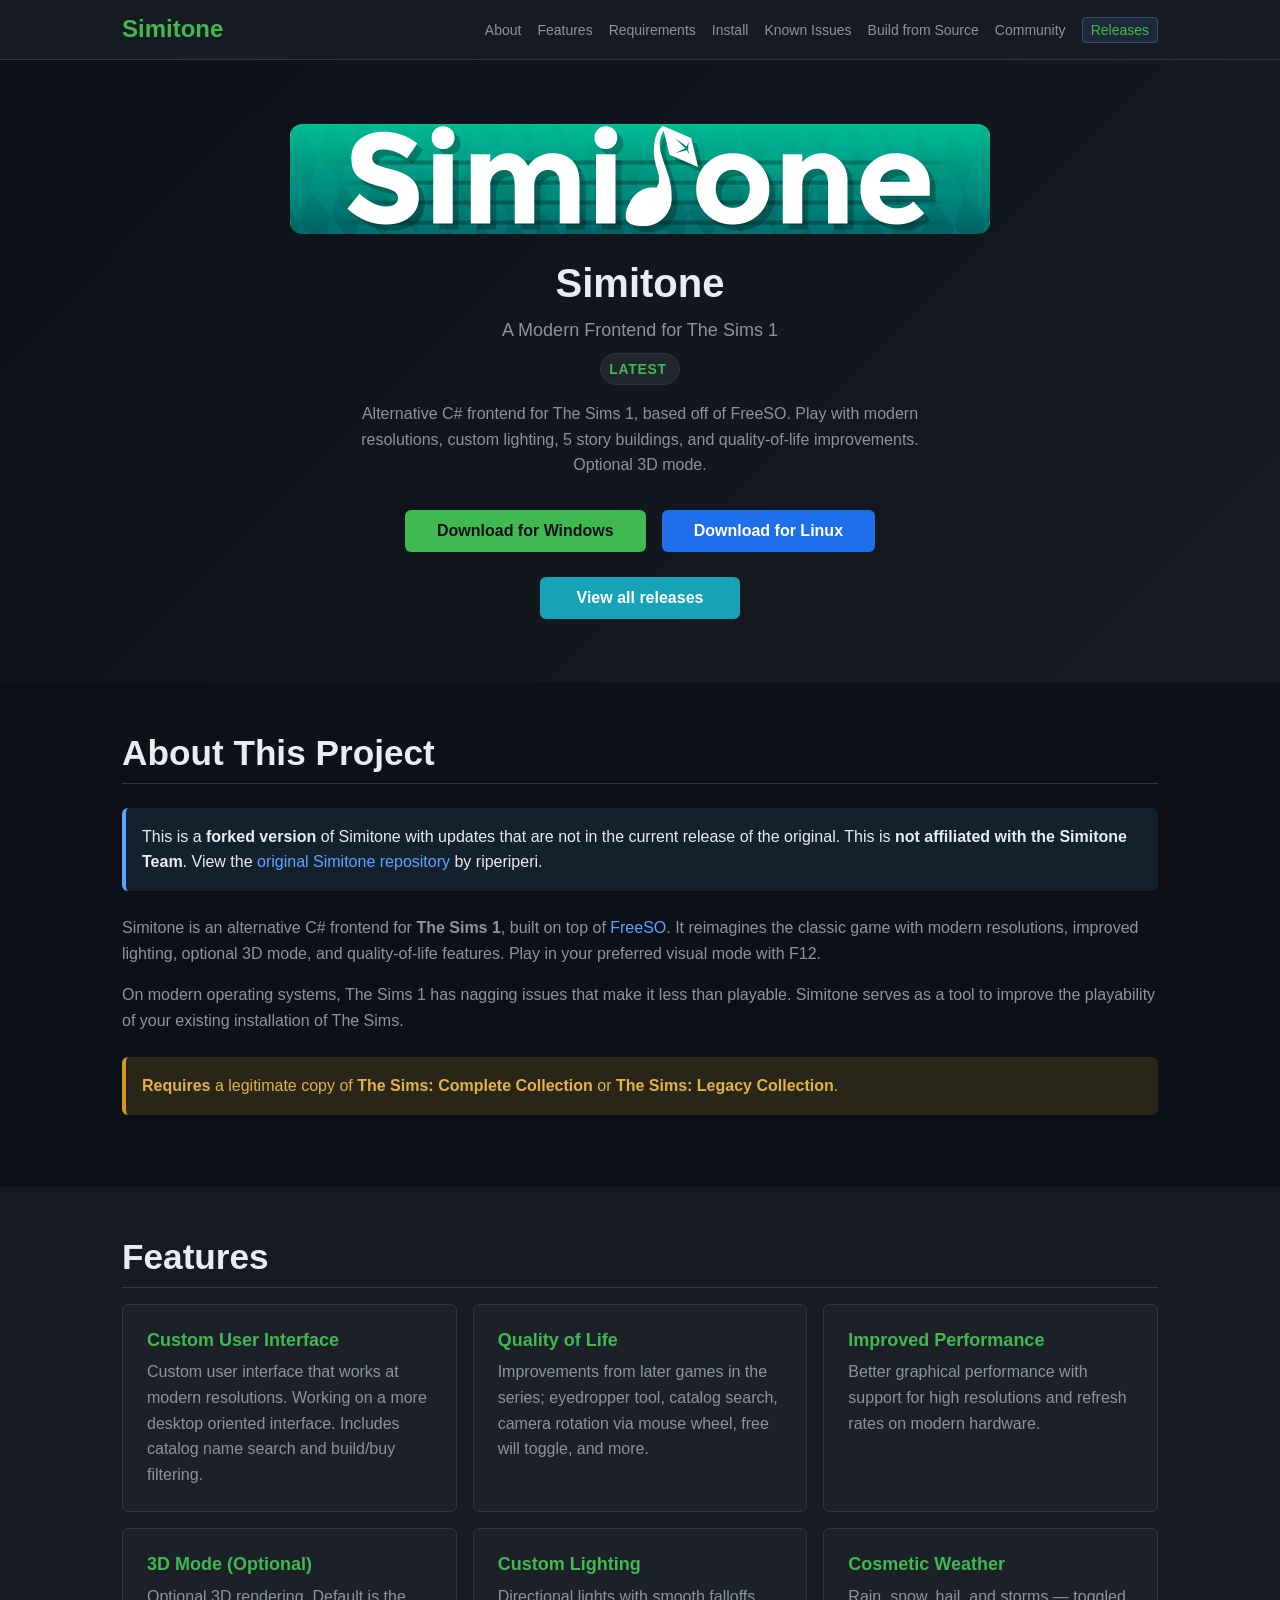
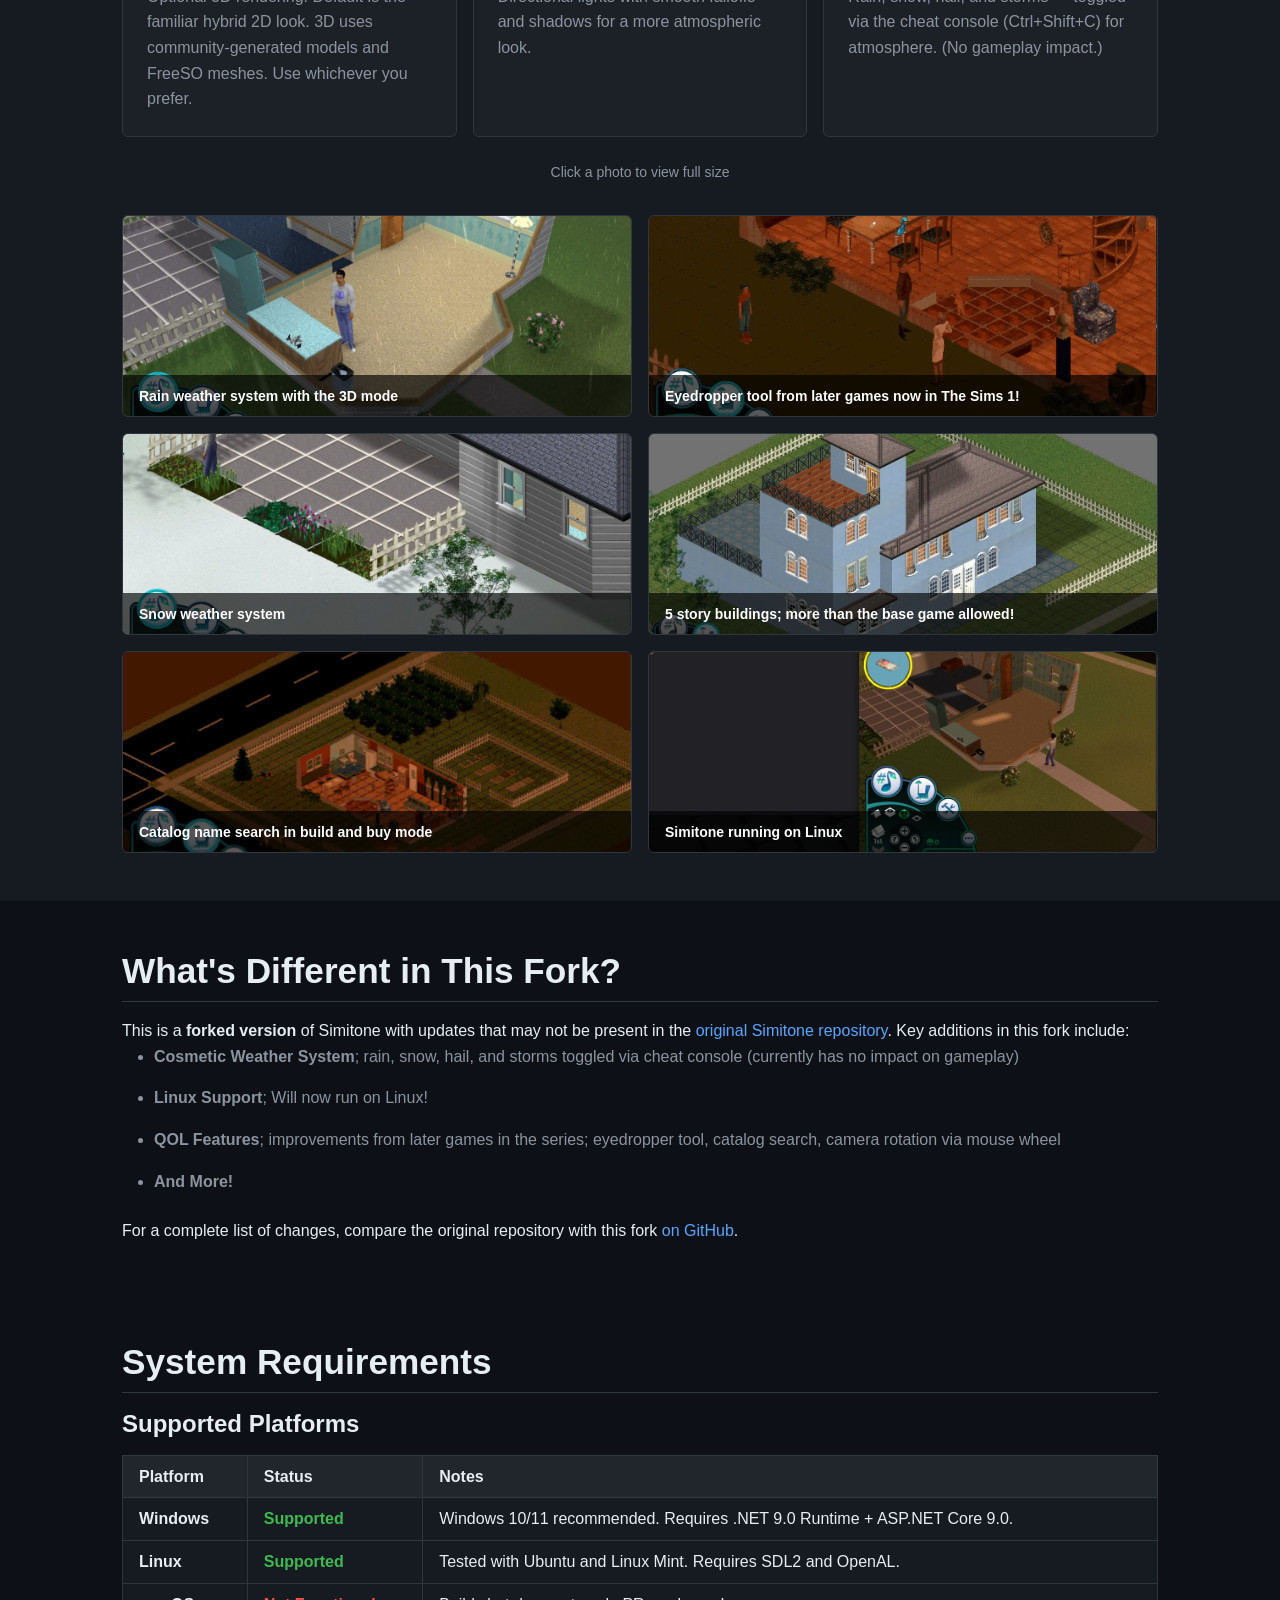
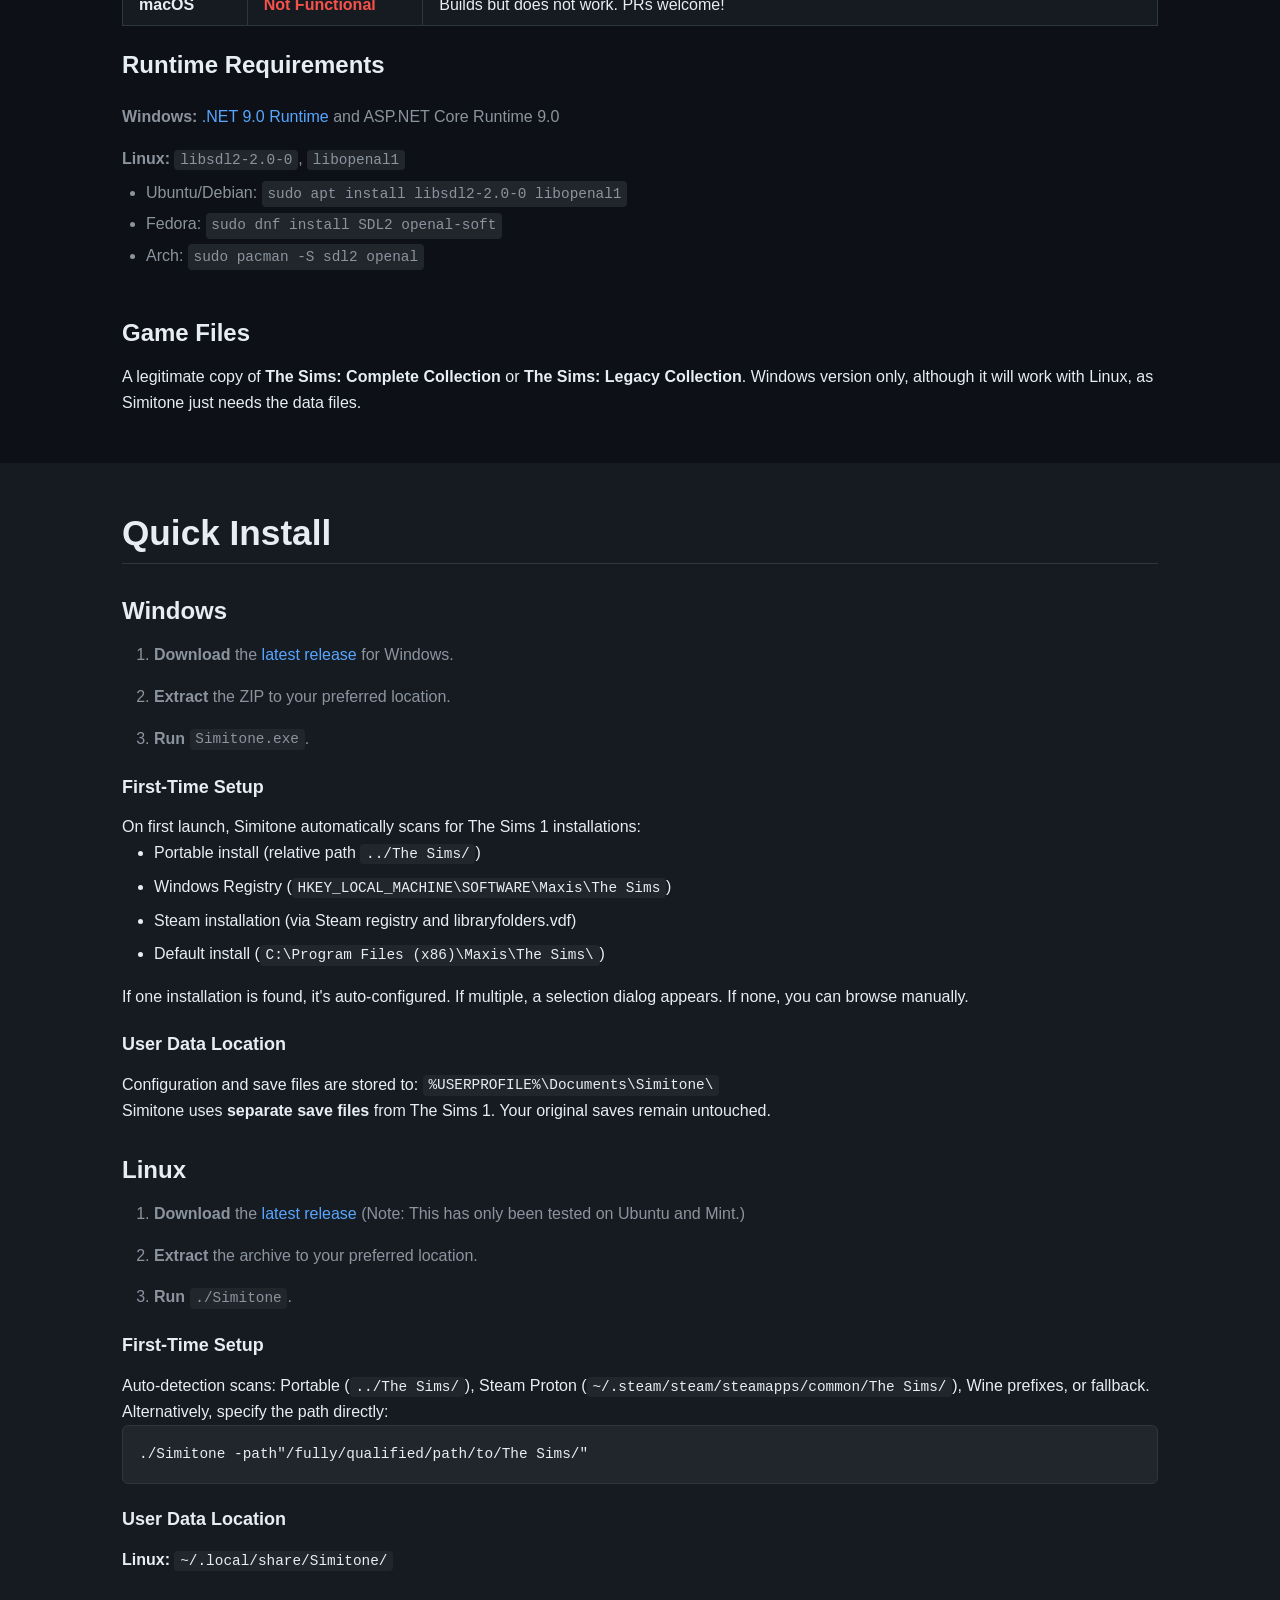
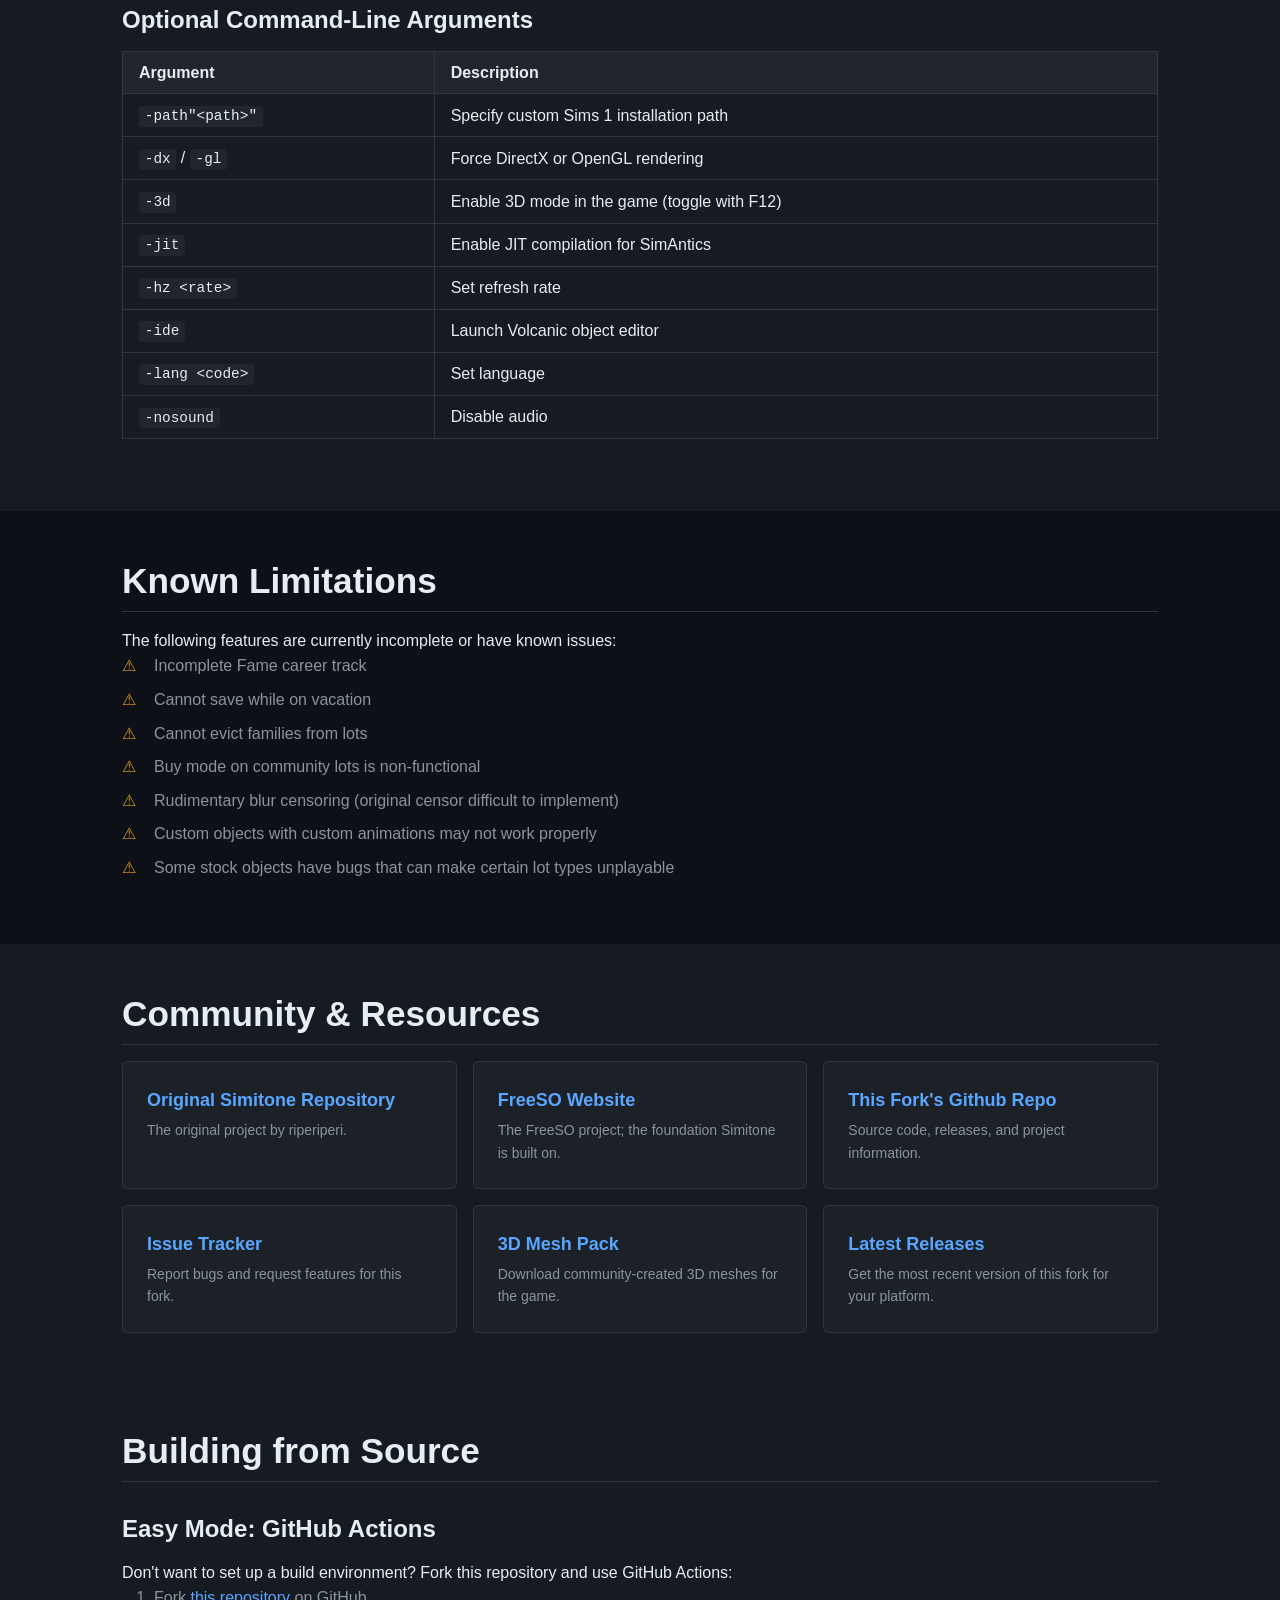
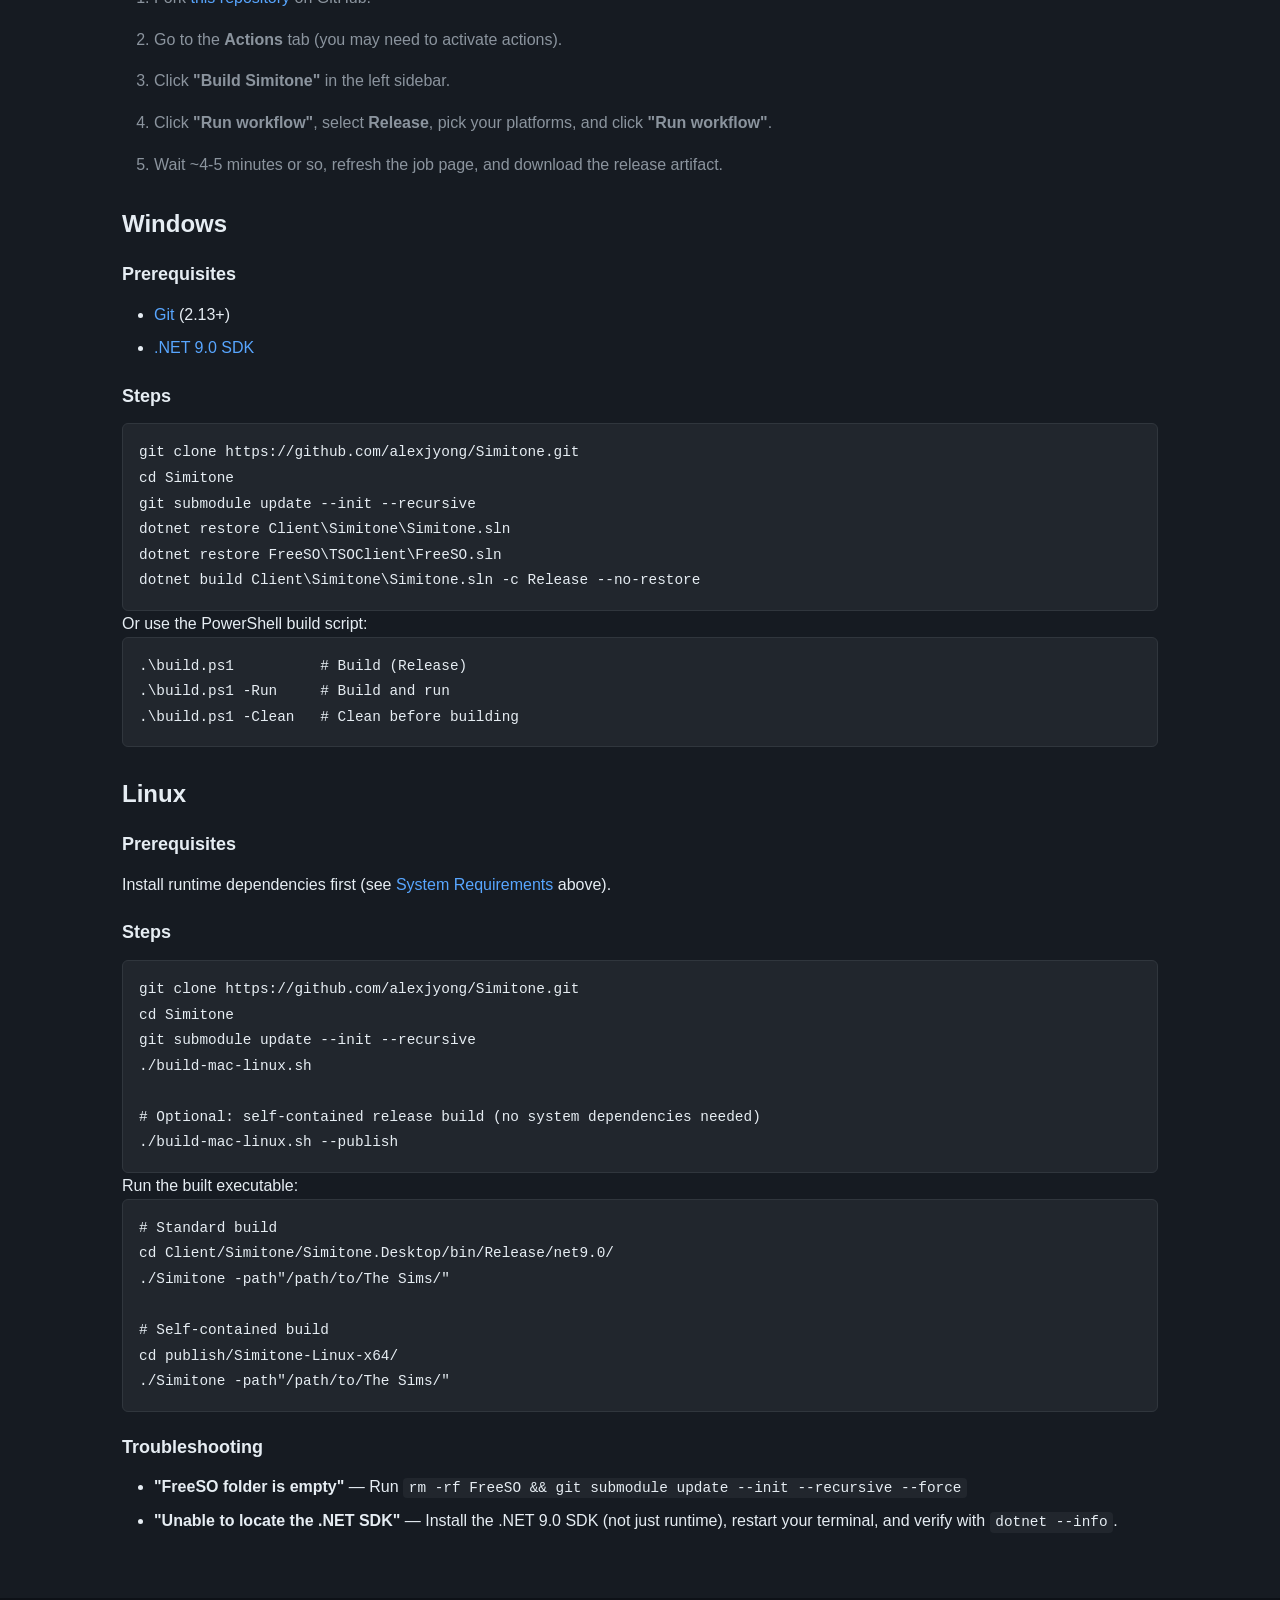
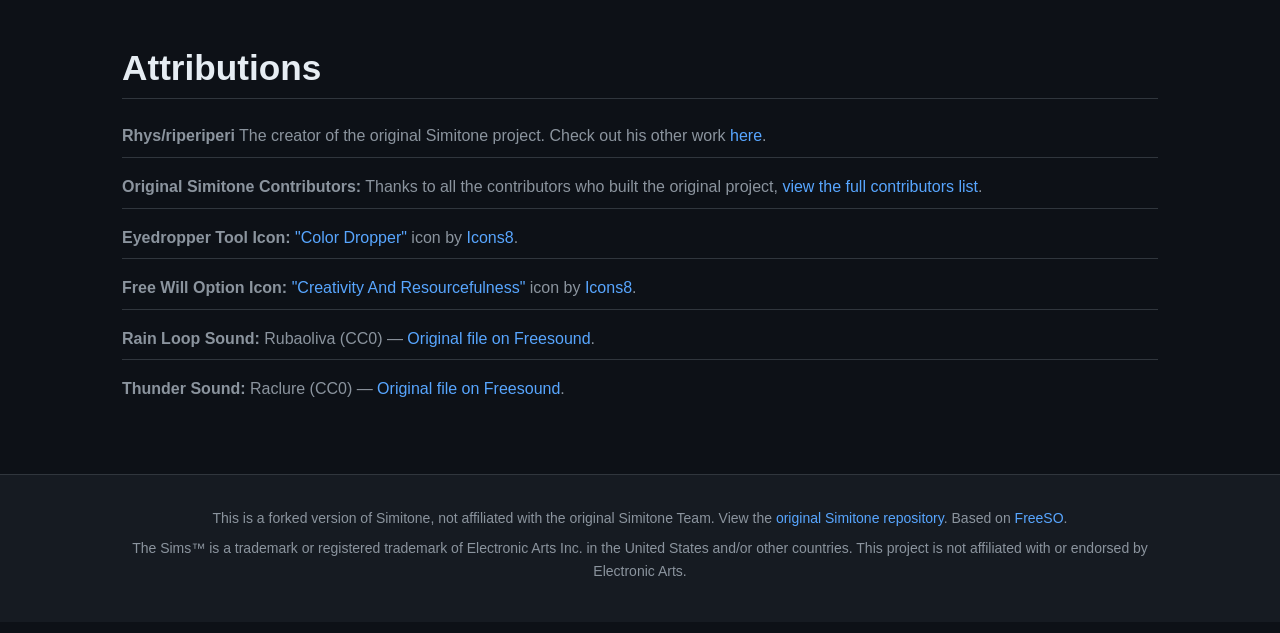
==== commit 6bd4b9f4: "Merge branch '002-github-pages-website' of https://github.com/alexjyong/Simitone into 002-github-pag" ====
--- a/docs/index.html
+++ b/docs/index.html
@@ -54,7 +54,7 @@
                     </span>
                     <p class="hero-description">
                         Alternative C# frontend for The Sims 1, based off of FreeSO. Play with modern resolutions,
-                        custom lighting, 5 story buildings, and quality-of-life improvements. Optional 3D mode (F12 toggle).
+                        custom lighting, 5 story buildings, and quality-of-life improvements. Optional 3D mode.
                     </p>
                     <div class="hero-buttons">
                         <a href="https://github.com/alexjyong/simitone/releases/latest/download/Simitone-Windows-Release.zip" class="btn btn-primary" target="_blank" rel="noopener">
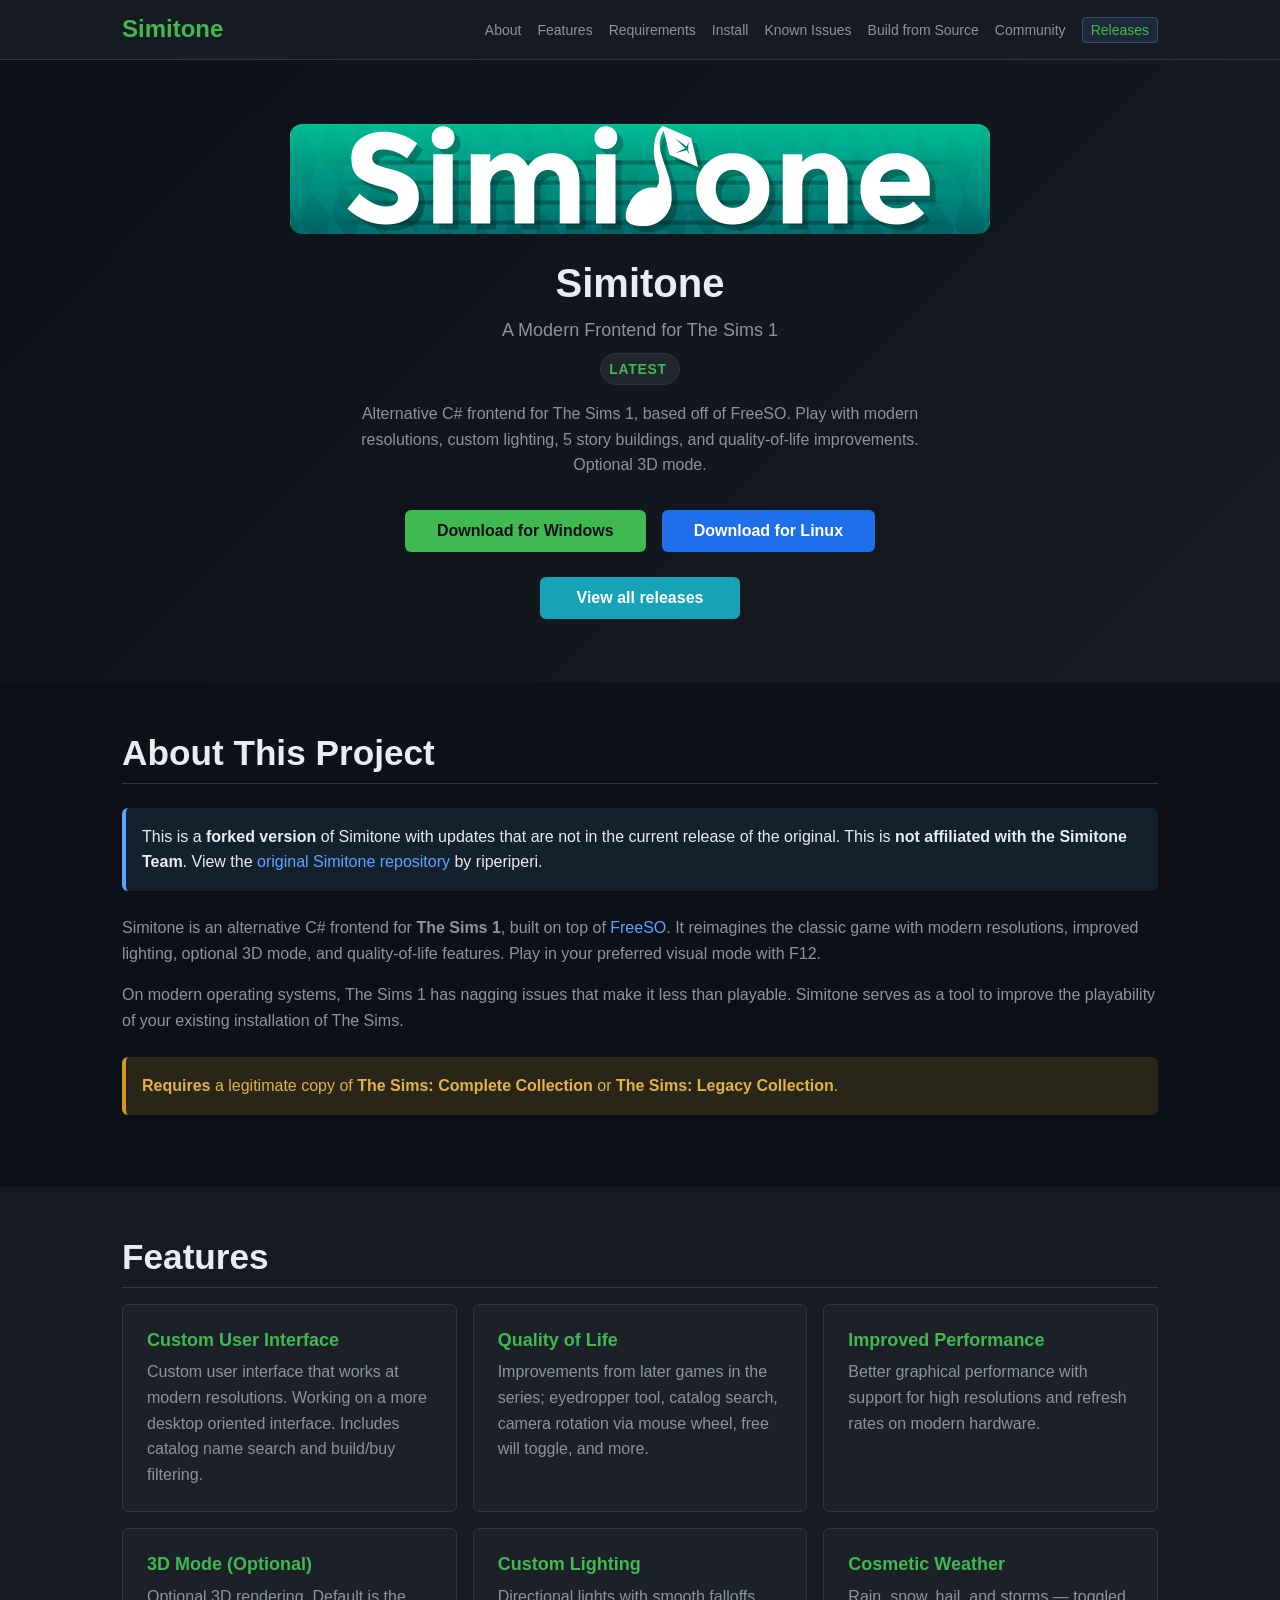
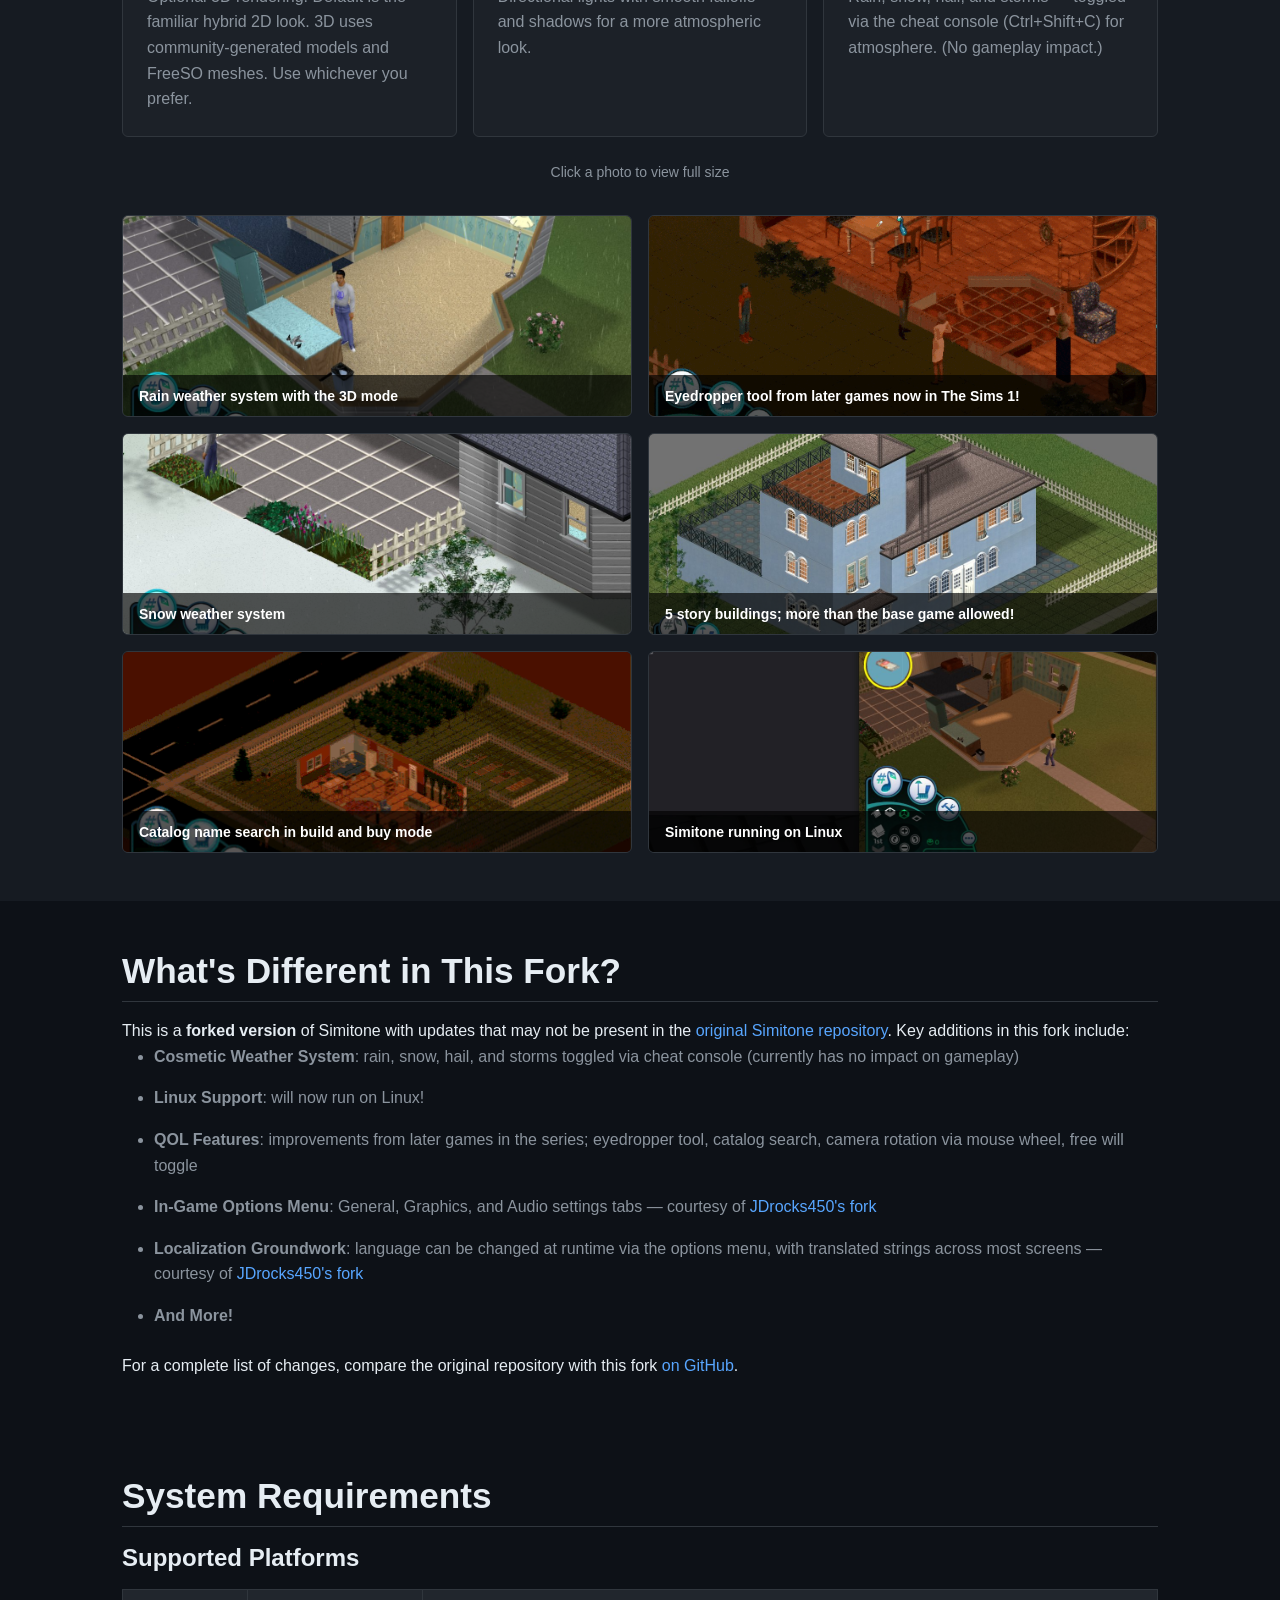
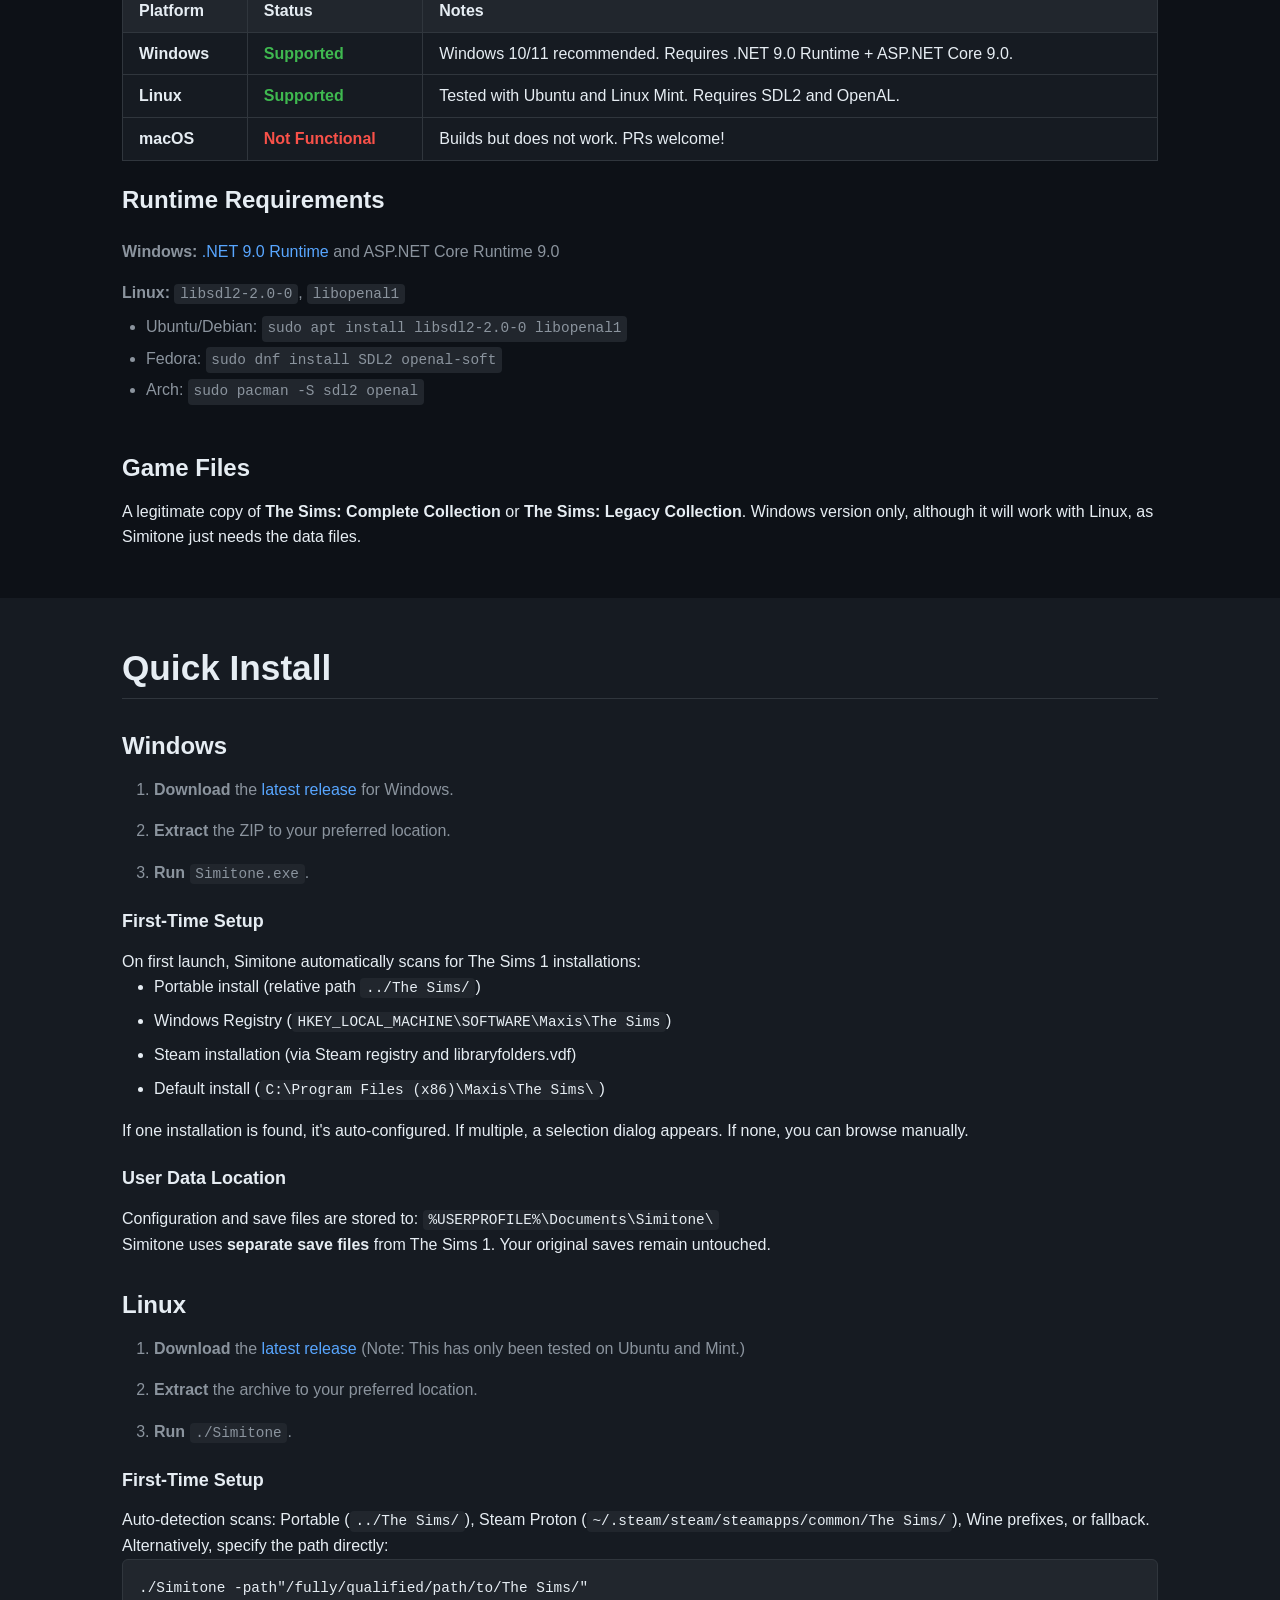
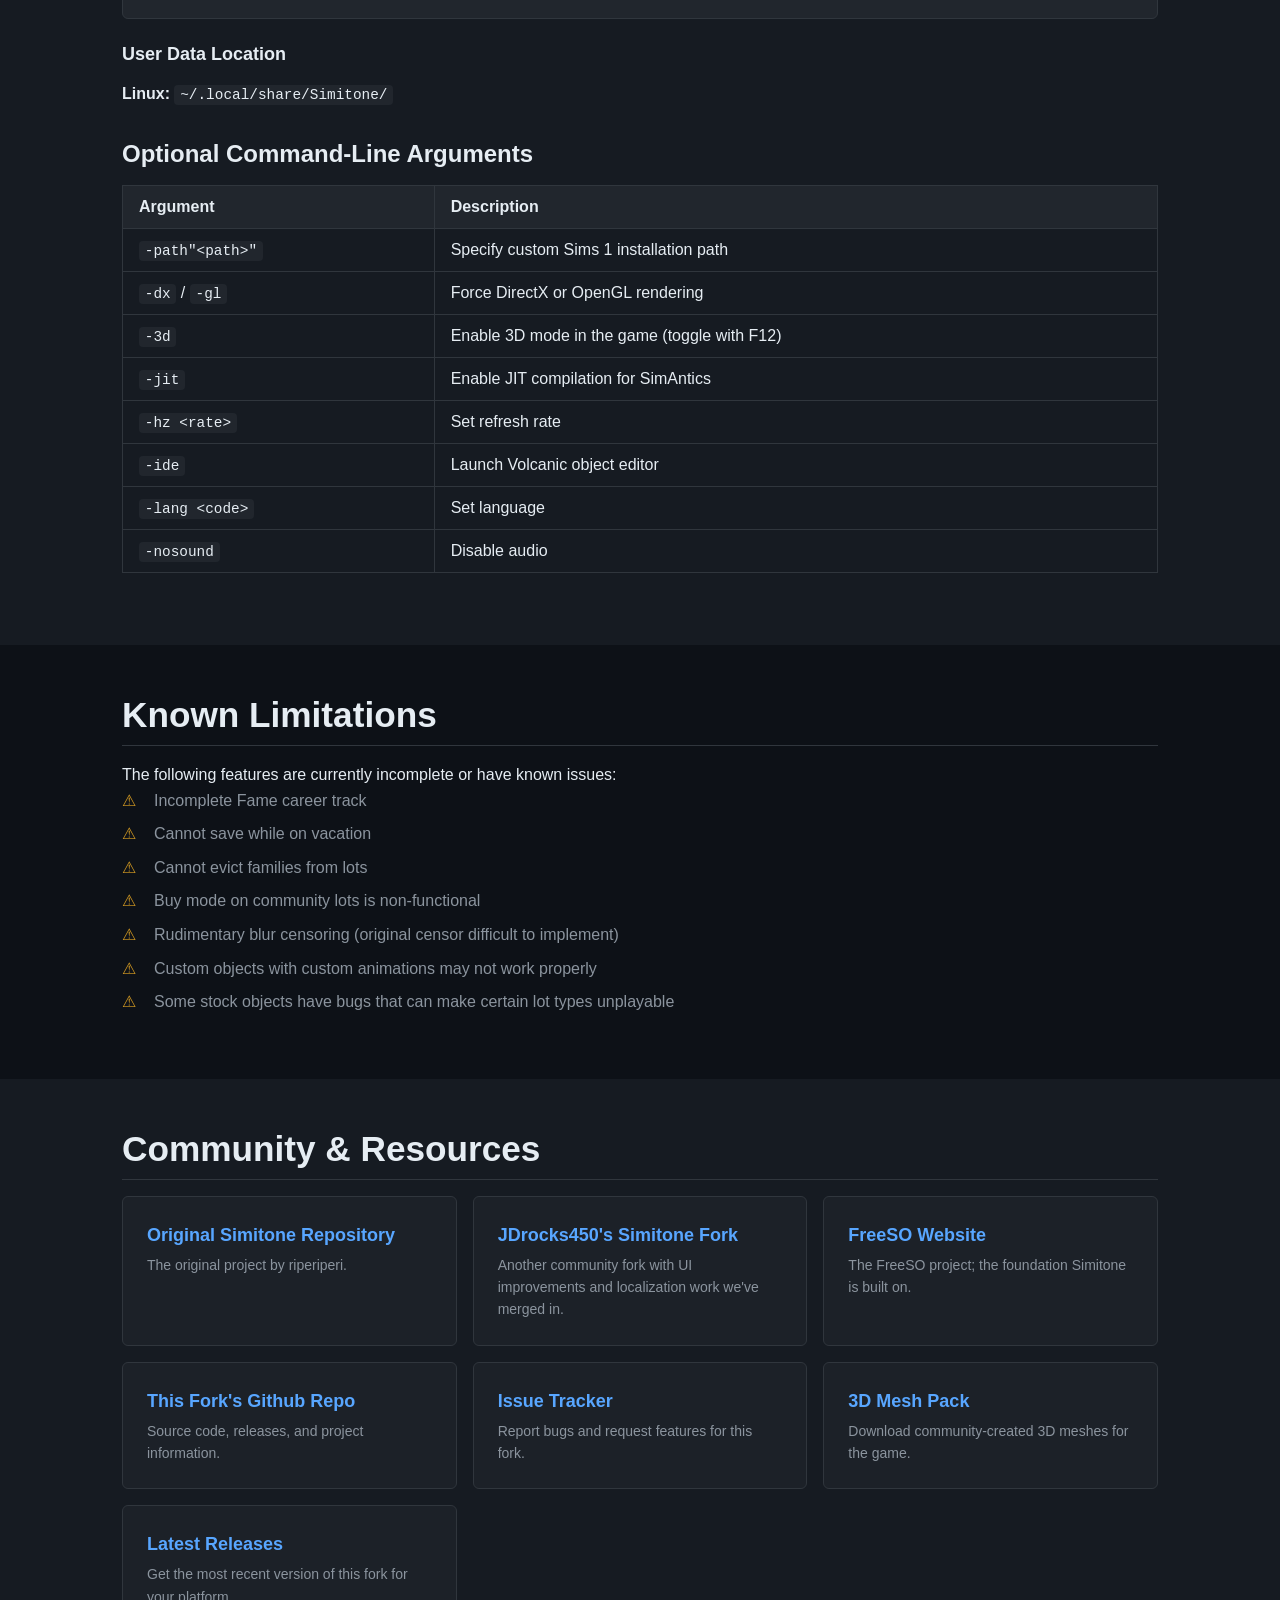
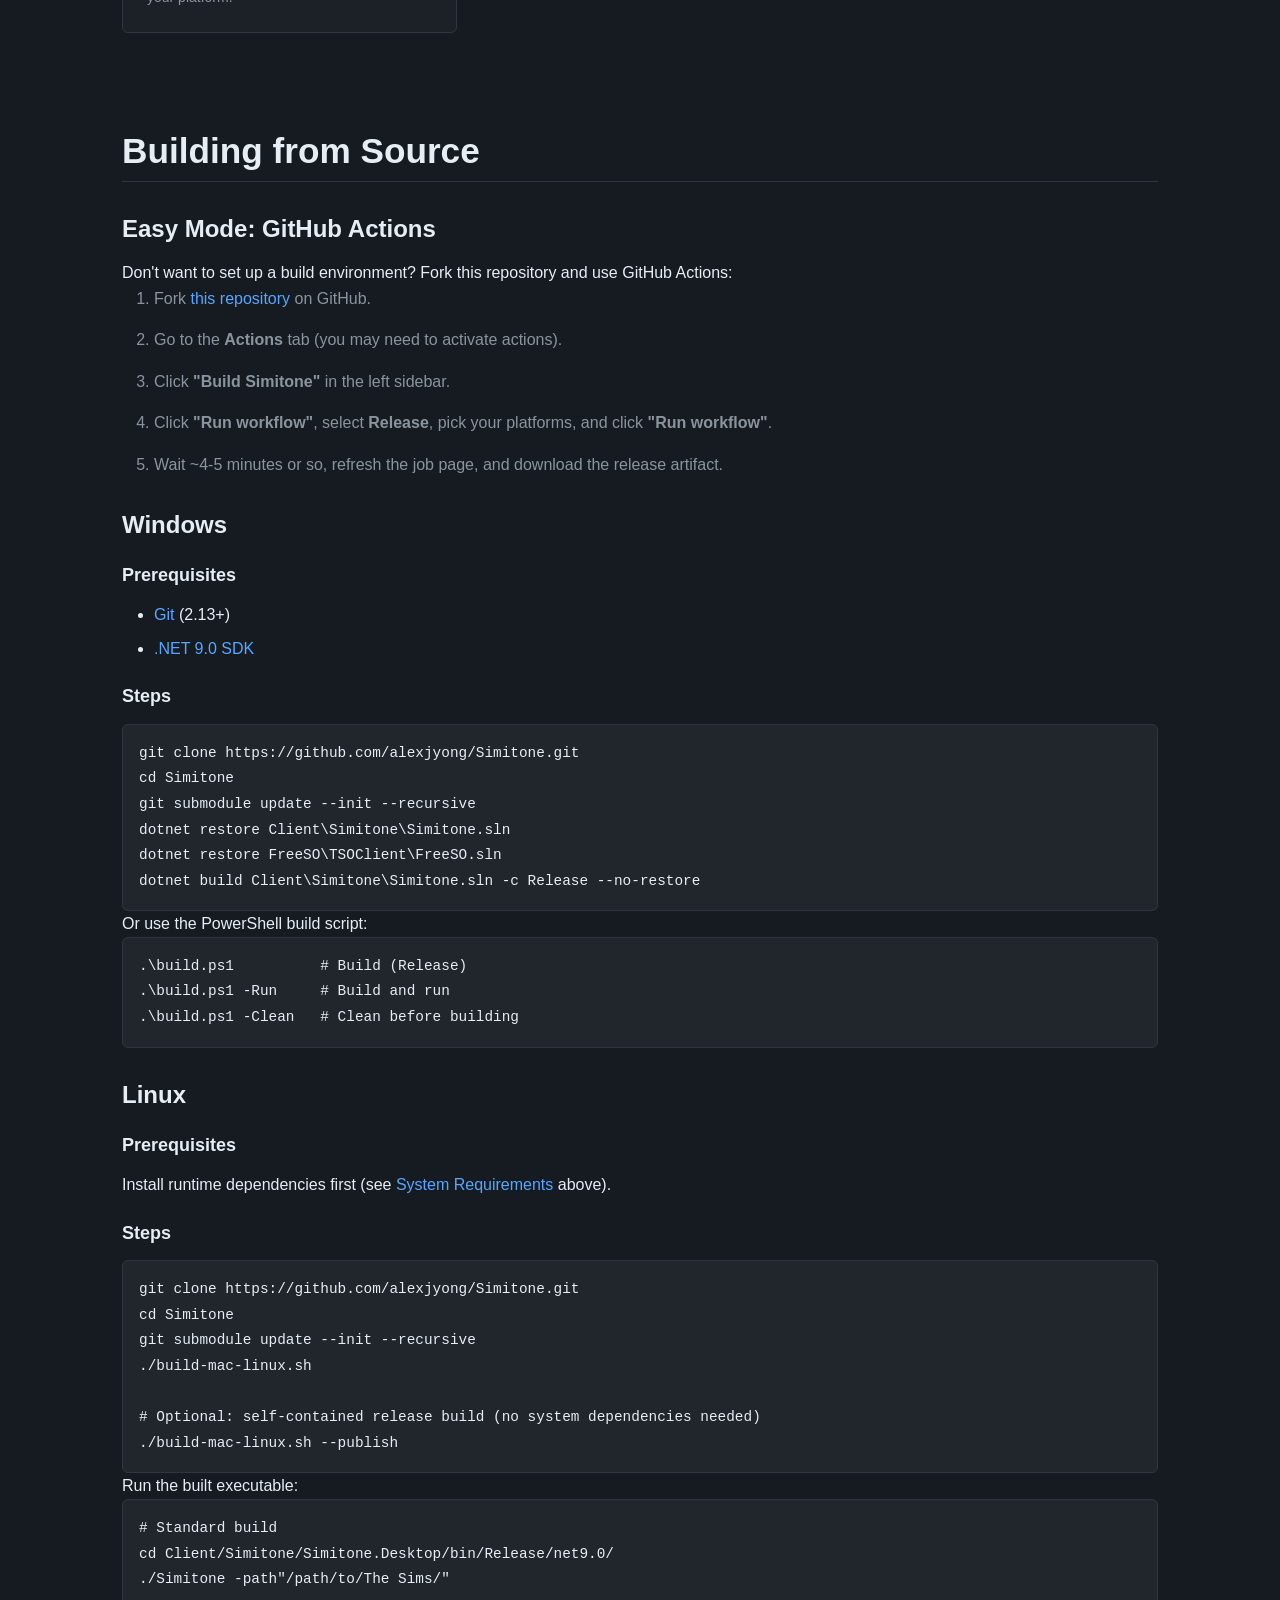
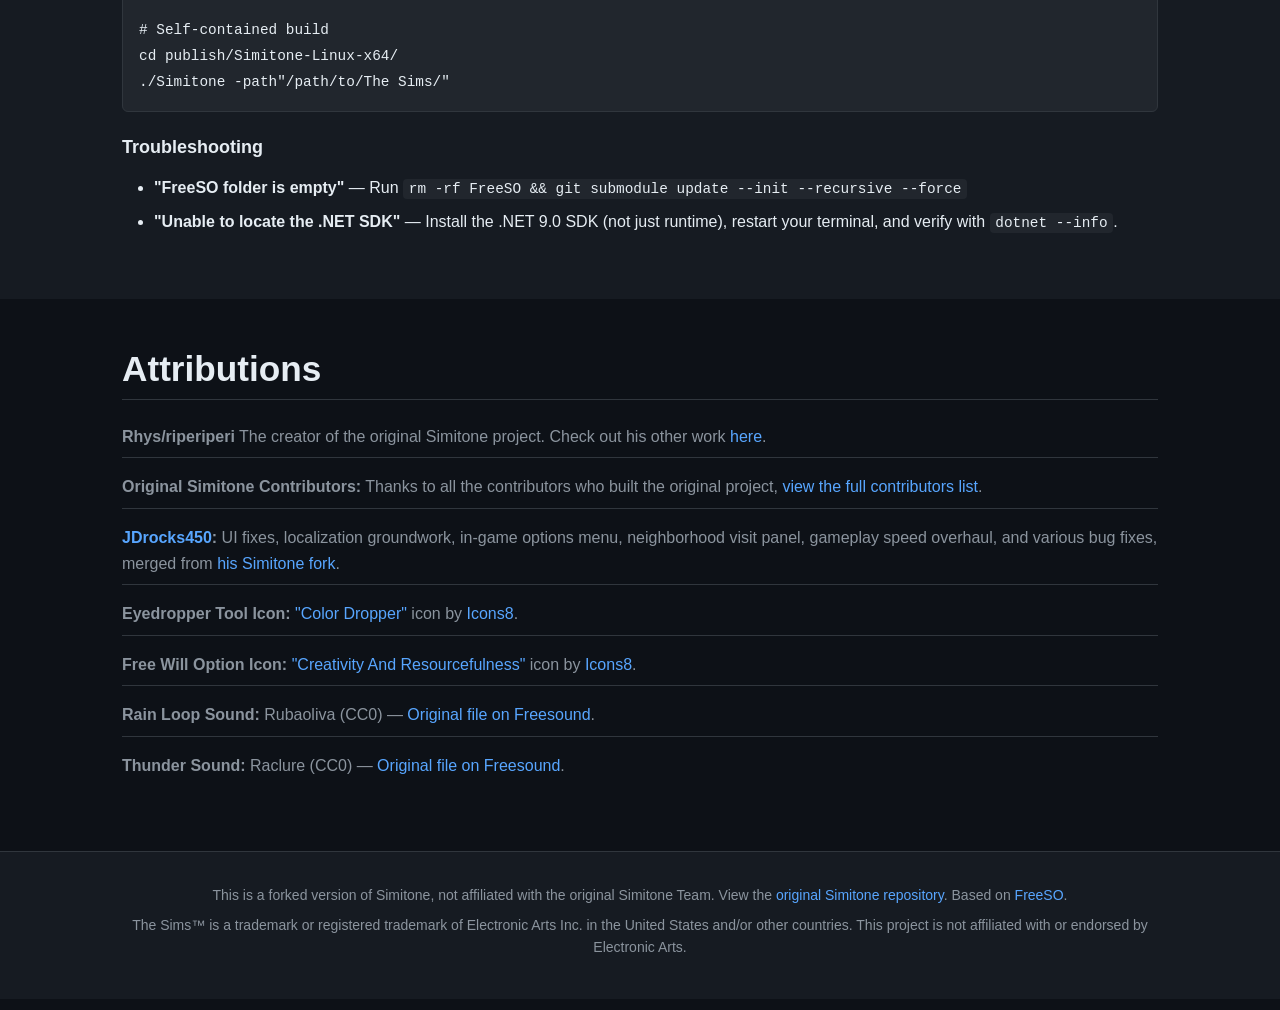
==== commit 8db28927: "Merge JDrocks450/Simitone fork: UI fixes, localization, options menu; wire free will into General ta" ====
--- a/docs/index.html
+++ b/docs/index.html
@@ -190,9 +190,11 @@
                     Key additions in this fork include:
                 </p>
                 <ul class="fork-features">
-                    <li><strong>Cosmetic Weather System</strong>; rain, snow, hail, and storms toggled via cheat console (currently has no impact on gameplay)</li>
-                    <li><strong>Linux Support</strong>; Will now run on Linux!</li>
-                    <li><strong>QOL Features</strong>; improvements from later games in the series; eyedropper tool, catalog search, camera rotation via mouse wheel</li>
+                    <li><strong>Cosmetic Weather System</strong>: rain, snow, hail, and storms toggled via cheat console (currently has no impact on gameplay)</li>
+                    <li><strong>Linux Support</strong>: will now run on Linux!</li>
+                    <li><strong>QOL Features</strong>: improvements from later games in the series; eyedropper tool, catalog search, camera rotation via mouse wheel, free will toggle</li>
+                    <li><strong>In-Game Options Menu</strong>: General, Graphics, and Audio settings tabs — courtesy of <a href="https://github.com/JDrocks450/Simitone" target="_blank" rel="noopener">JDrocks450's fork</a></li>
+                    <li><strong>Localization Groundwork</strong>: language can be changed at runtime via the options menu, with translated strings across most screens — courtesy of <a href="https://github.com/JDrocks450/Simitone" target="_blank" rel="noopener">JDrocks450's fork</a></li>
                     <li><strong>And More!</strong></li>
                 </ul>
                 <p>
@@ -344,6 +346,10 @@
                         <span class="community-link-title">Original Simitone Repository</span>
                         <span class="community-link-desc">The original project by riperiperi.</span>
                     </a>
+                    <a href="https://github.com/JDrocks450/Simitone" target="_blank" rel="noopener" class="community-link">
+                        <span class="community-link-title">JDrocks450's Simitone Fork</span>
+                        <span class="community-link-desc">Another community fork with UI improvements and localization work we've merged in.</span>
+                    </a>
                     <a href="http://freeso.org" target="_blank" rel="noopener" class="community-link">
                         <span class="community-link-title">FreeSO Website</span>
                         <span class="community-link-desc">The FreeSO project; the foundation Simitone is built on.</span>
@@ -444,6 +450,11 @@
                         <strong>Original Simitone Contributors:</strong>
                         Thanks to all the contributors who built the original project,
                         <a href="https://github.com/riperiperi/Simitone/graphs/contributors" target="_blank" rel="noopener">view the full contributors list</a>.
+                    </li>
+                    <li>
+                        <strong><a href="https://github.com/JDrocks450" target="_blank" rel="noopener">JDrocks450</a>:</strong>
+                        UI fixes, localization groundwork, in-game options menu, neighborhood visit panel, gameplay speed overhaul, and various bug fixes,
+                        merged from <a href="https://github.com/JDrocks450/Simitone" target="_blank" rel="noopener">his Simitone fork</a>.
                     </li>
                     <li>
                         <strong>Eyedropper Tool Icon:</strong>
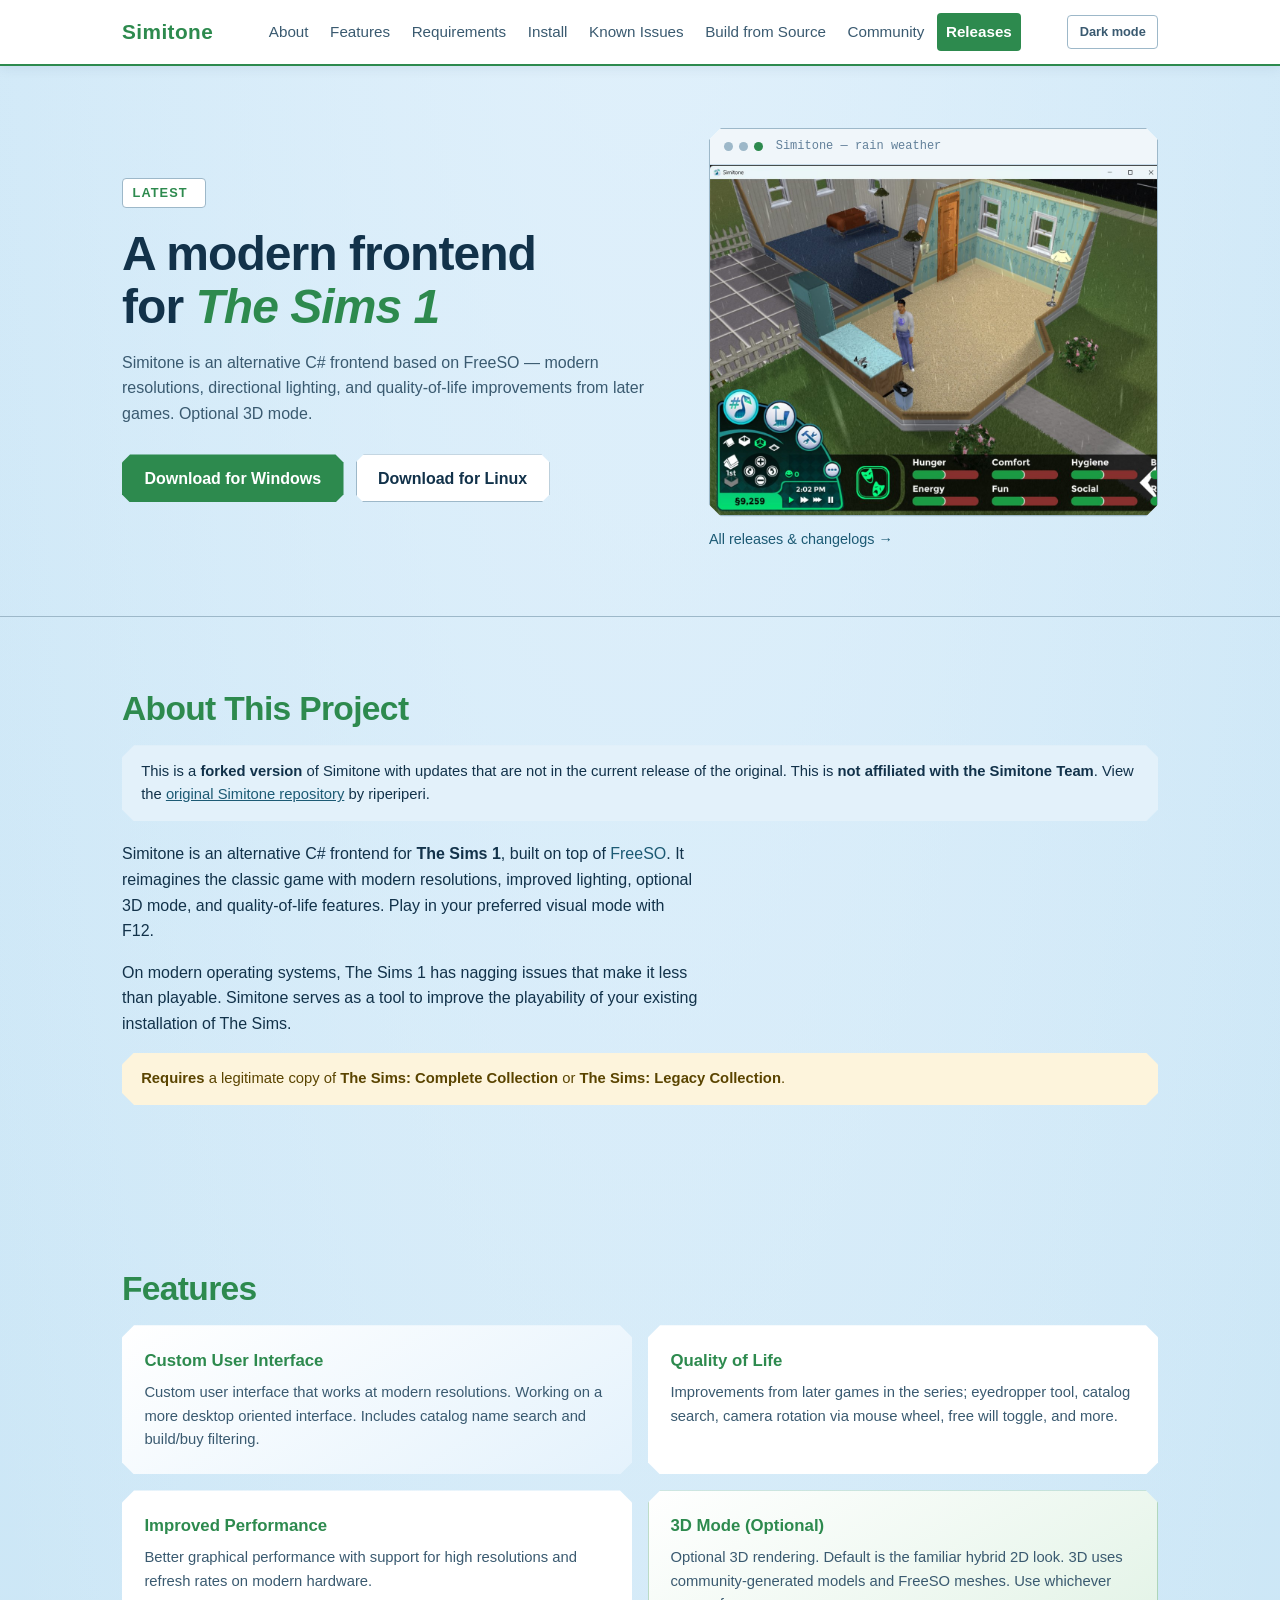
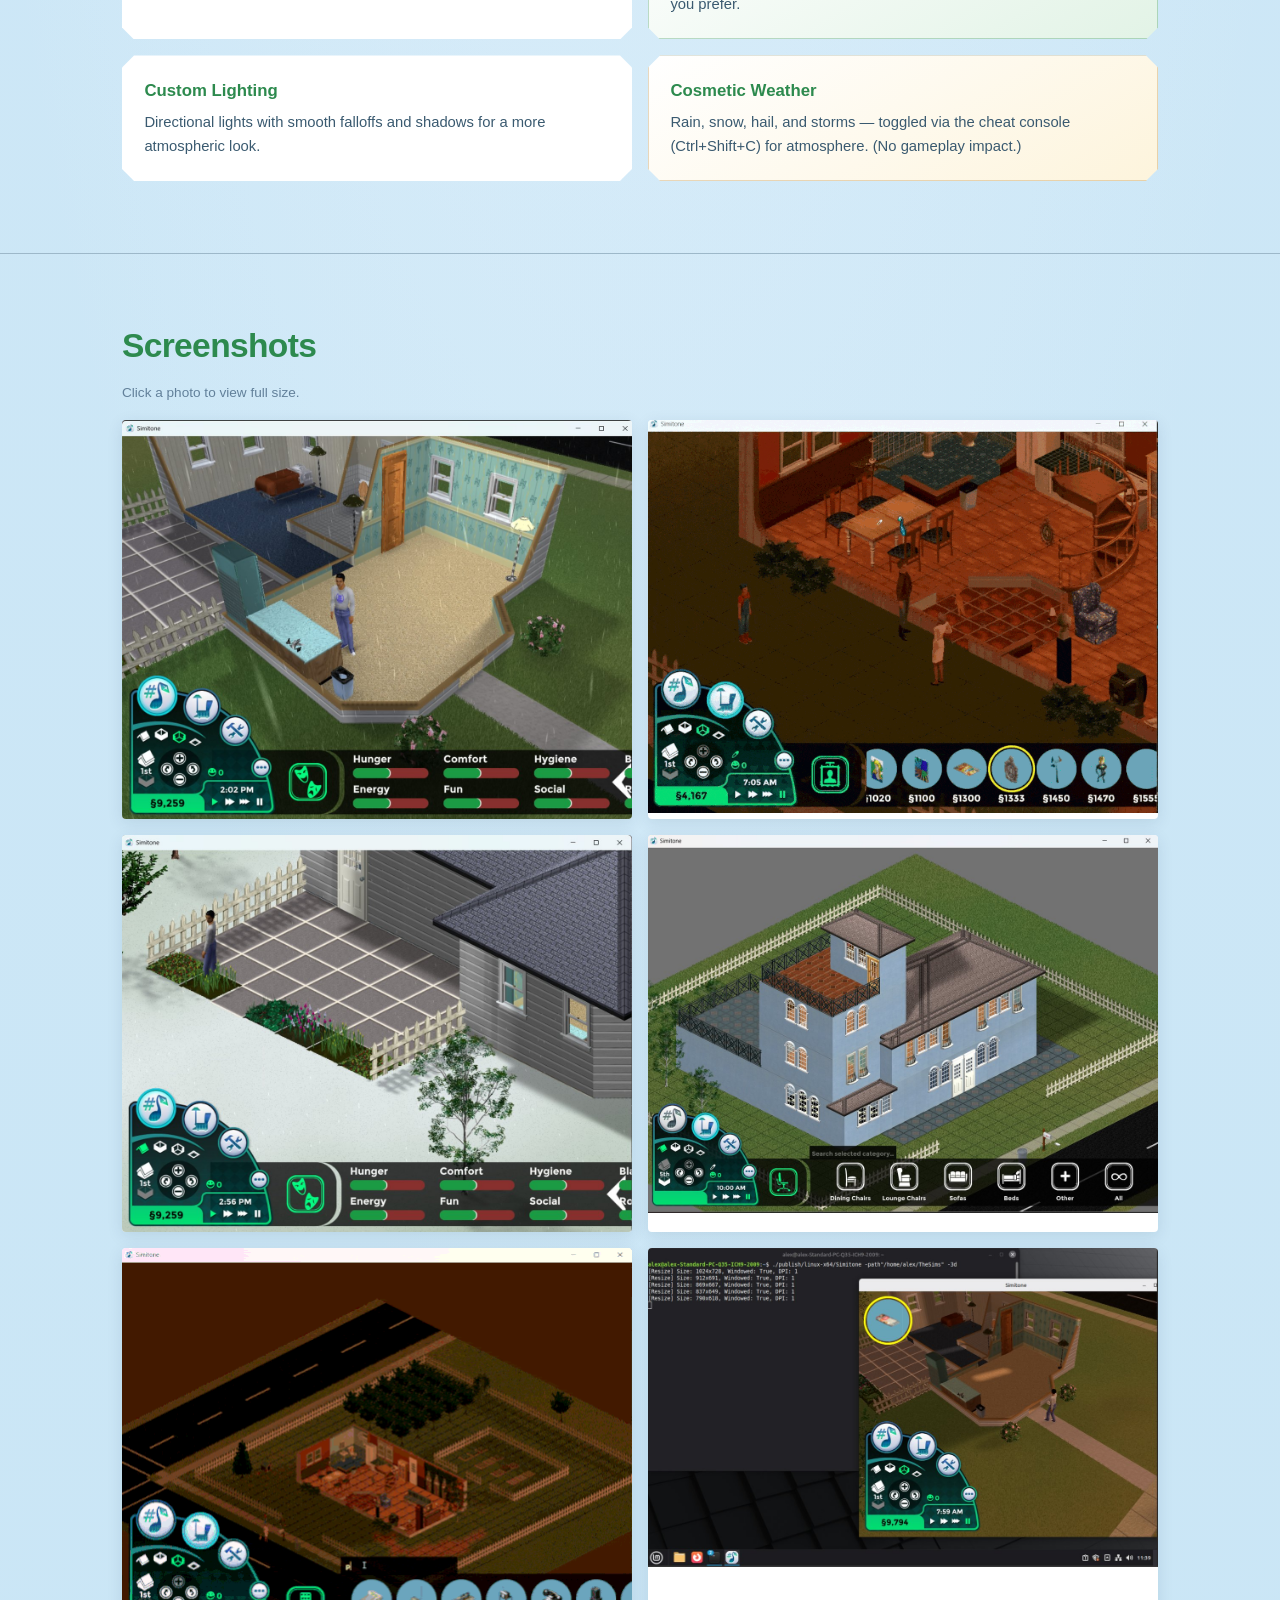
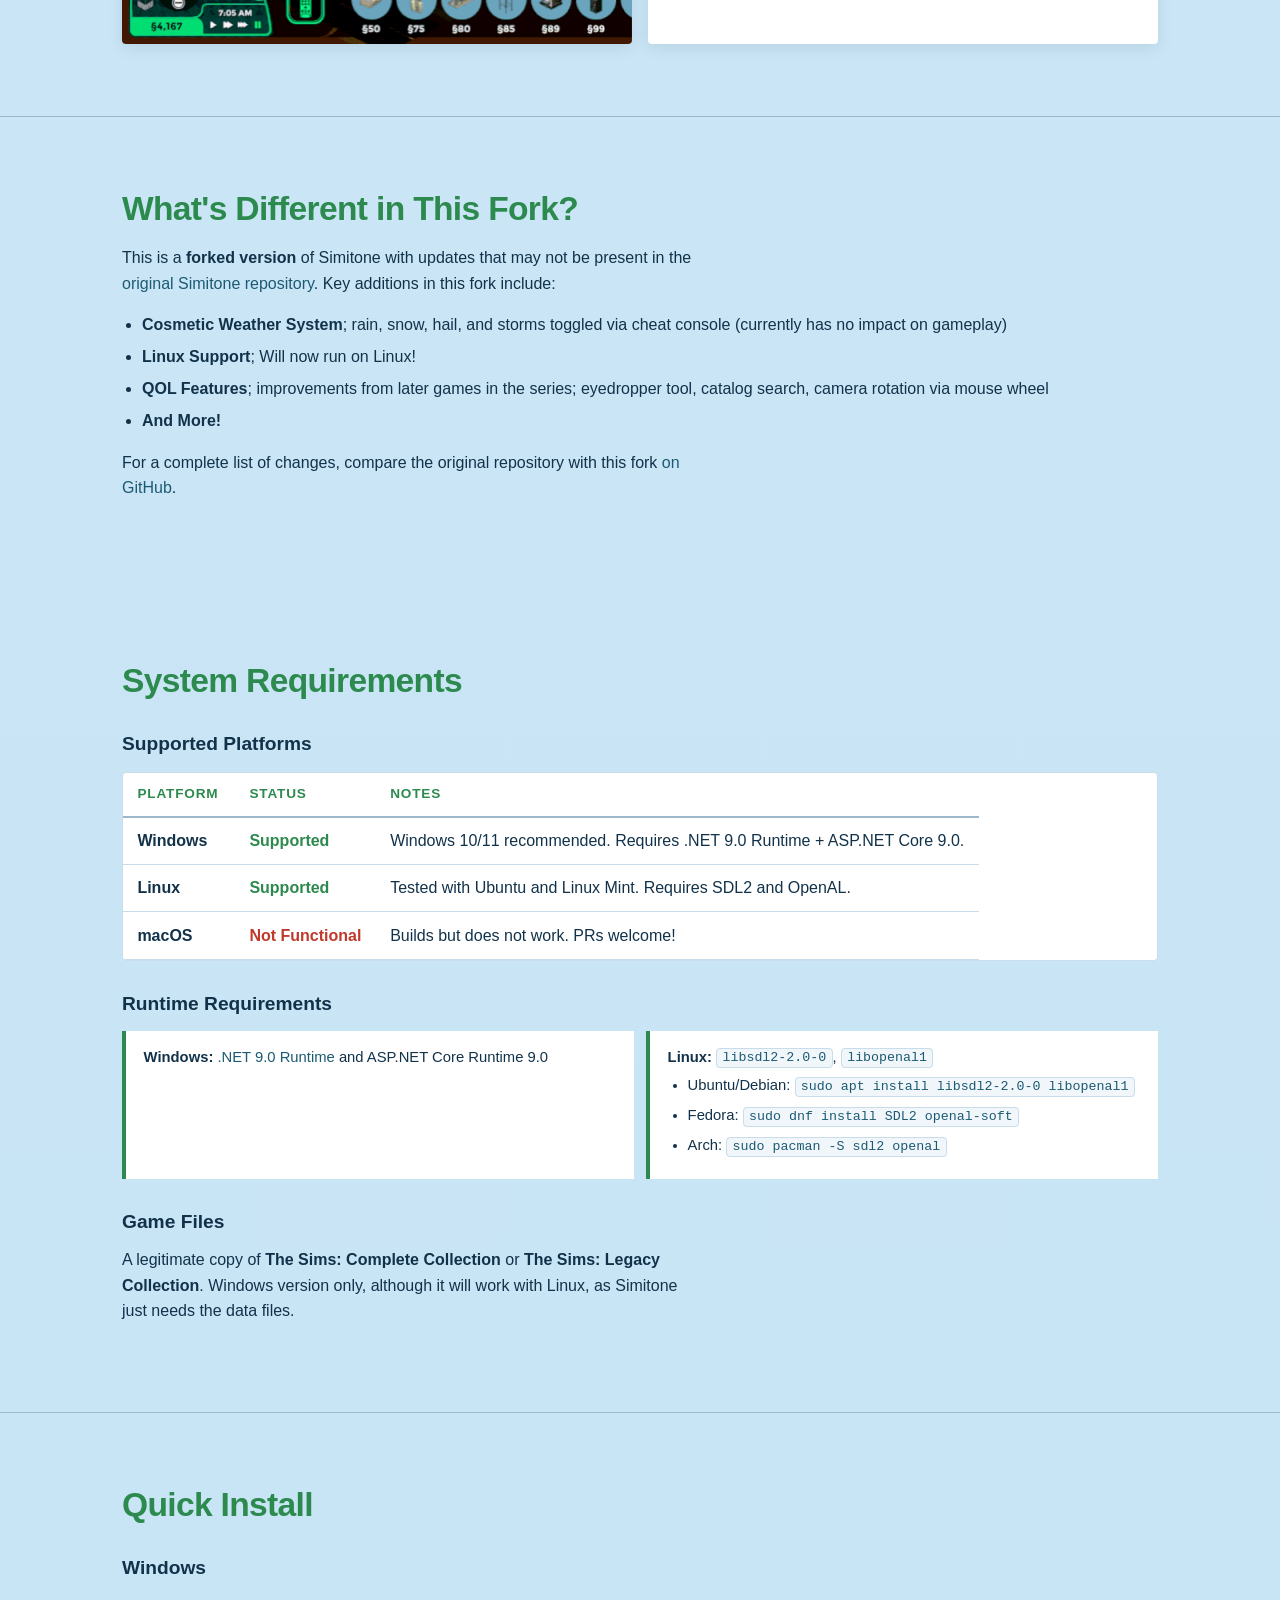
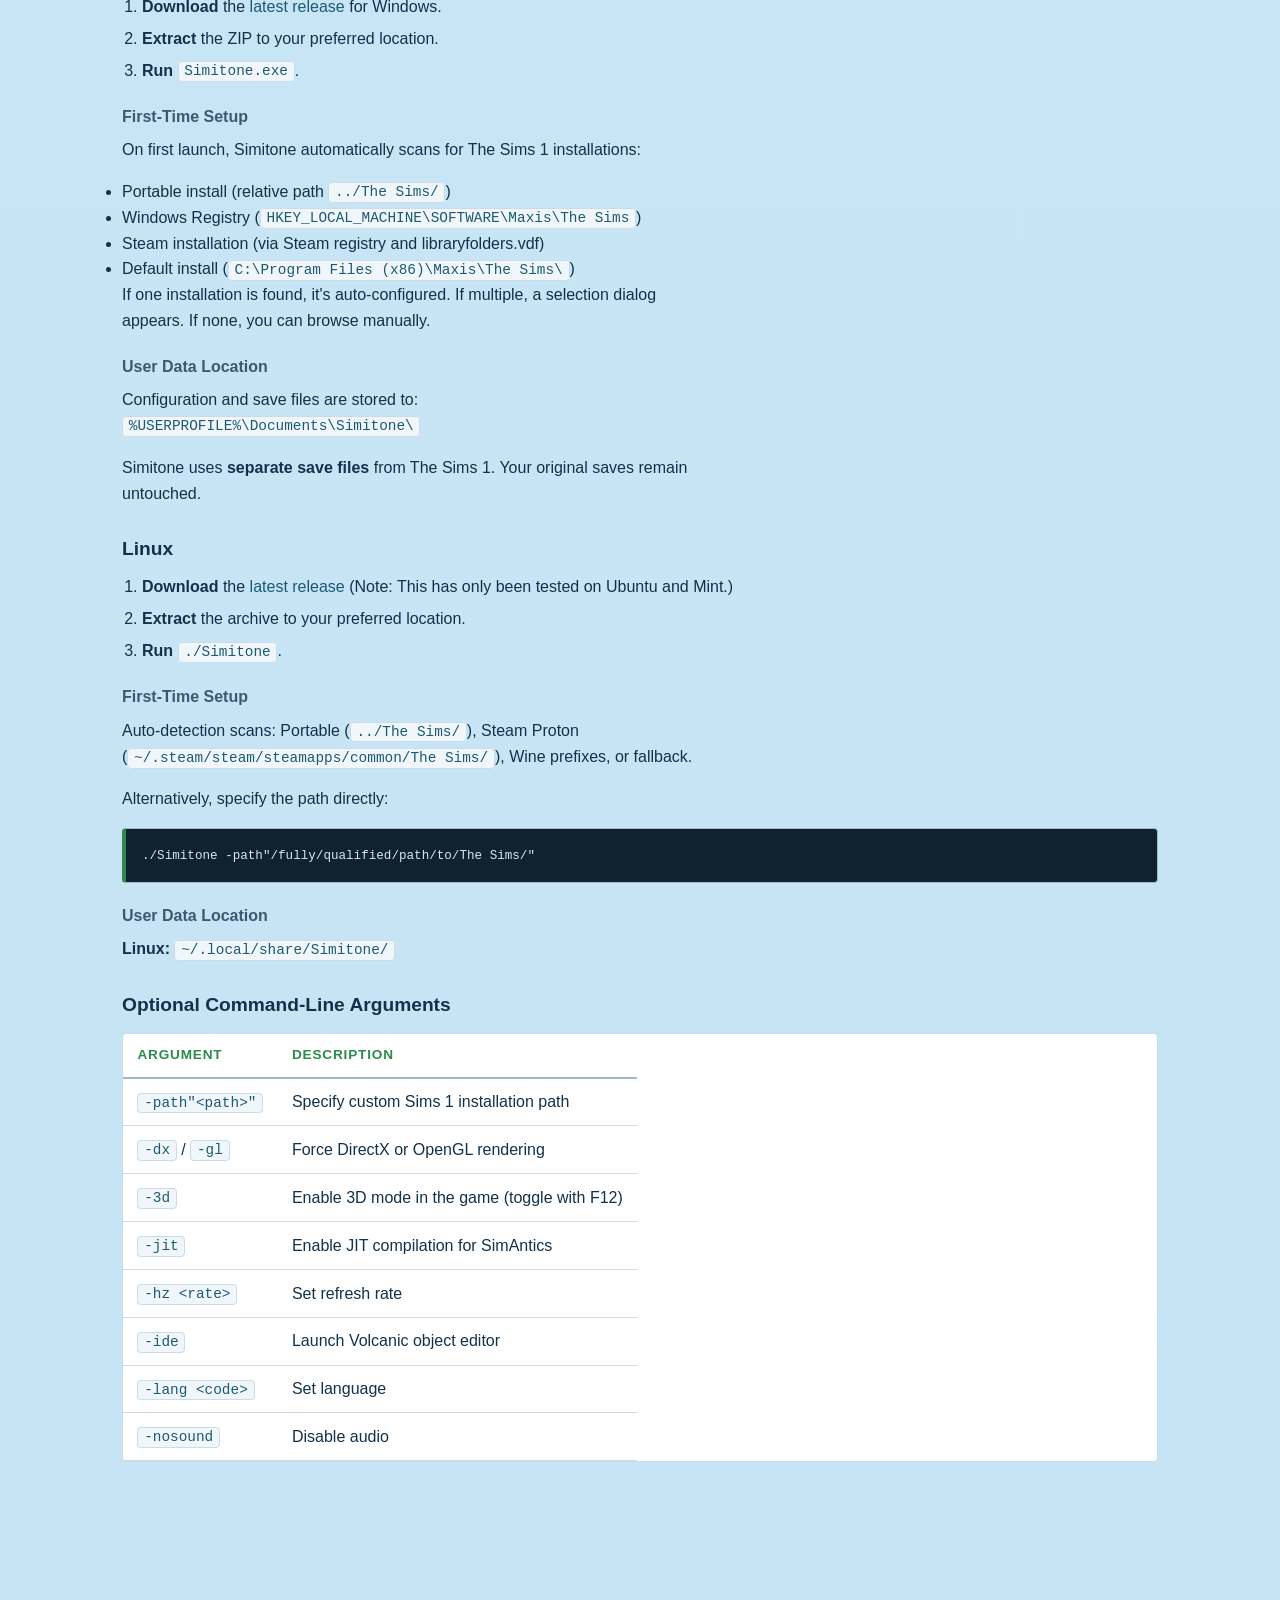
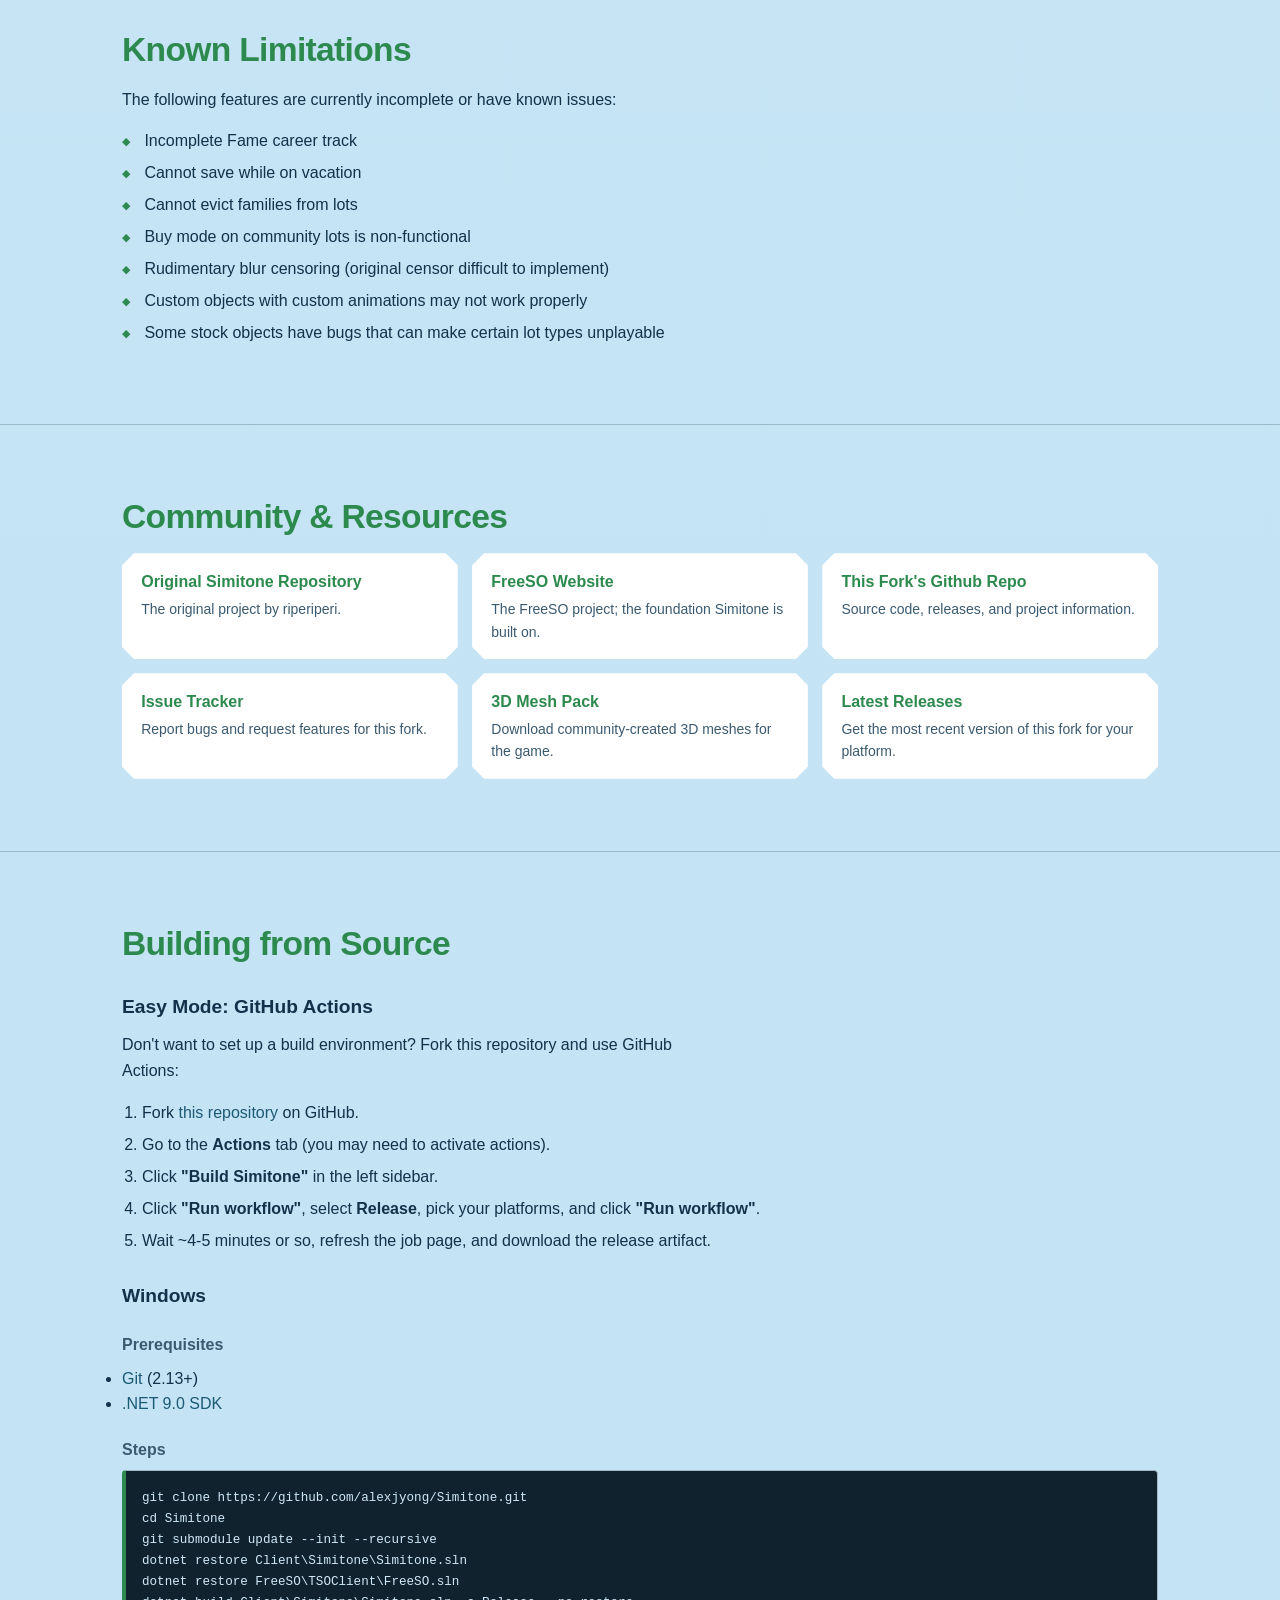
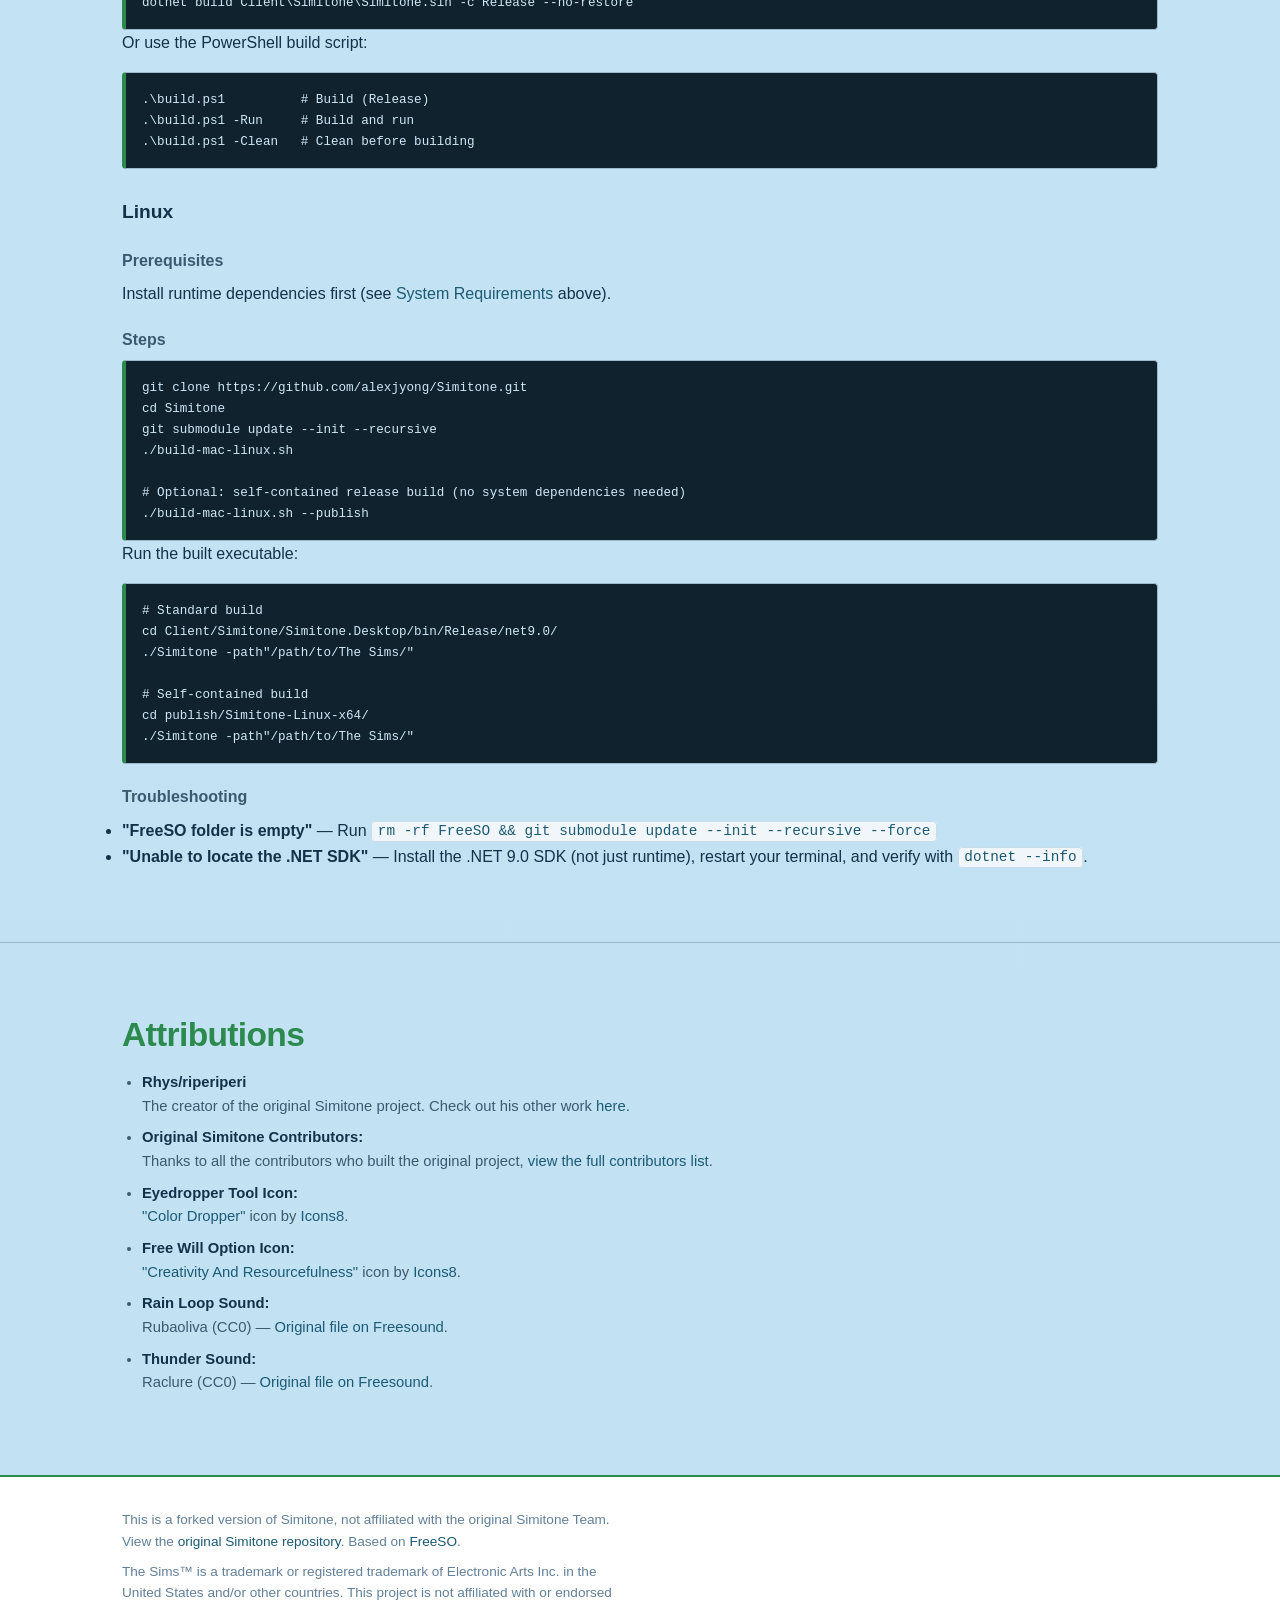
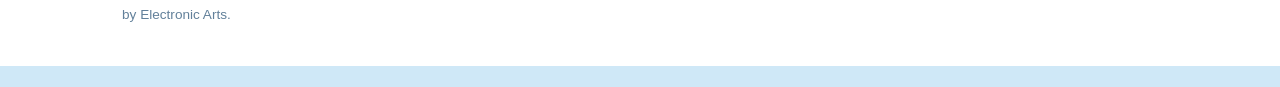
==== commit e36e83f9: "Making the website not look like blah." ====
--- a/docs/index.html
+++ b/docs/index.html
@@ -14,6 +14,7 @@
     <meta name="twitter:card" content="summary_large_image">
     <meta name="twitter:image" content="https://alexjyong.dev/Simitone/assets/images/previewlogo.png">
     <link rel="stylesheet" href="css/style.css">
+    <script>try { if (localStorage.getItem('theme') === 'dark') document.documentElement.setAttribute('data-theme', 'dark'); } catch (e) {}</script>
     <!-- Favicon placeholder — replace with actual favicon -->
     <link rel="icon" href="assets/images/favicon.ico" type="image/x-icon">
 </head>
@@ -37,6 +38,7 @@
                 <li><a href="#community">Community</a></li>
                 <li><a href="releases.html" class="nav-cta">Releases</a></li>
             </ul>
+            <button class="theme-toggle" id="theme-toggle" aria-pressed="false" aria-label="Switch to dark mode">Dark mode</button>
         </div>
     </nav>
 
@@ -45,16 +47,14 @@
         <section id="hero" class="hero-section">
             <div class="container hero-container">
                 <div class="hero-content">
-                    <img src="assets/images/logo.png" alt="Simitone logo" class="hero-logo">
-                    <h1>Simitone</h1>
-                    <p class="hero-tagline">A Modern Frontend for The Sims 1</p>
                     <span id="version-badge" class="version-badge" hidden>
                         <span class="version-label">Latest</span>
                         <span class="version-tag"></span>
                     </span>
+                    <h1>A modern frontend for <em>The Sims 1</em></h1>
                     <p class="hero-description">
-                        Alternative C# frontend for The Sims 1, based off of FreeSO. Play with modern resolutions,
-                        custom lighting, 5 story buildings, and quality-of-life improvements. Optional 3D mode.
+                        Simitone is an alternative C# frontend based on FreeSO — modern resolutions,
+                        directional lighting, and quality-of-life improvements from later games. Optional 3D mode.
                     </p>
                     <div class="hero-buttons">
                         <a href="https://github.com/alexjyong/simitone/releases/latest/download/Simitone-Windows-Release.zip" class="btn btn-primary" target="_blank" rel="noopener">
@@ -64,10 +64,18 @@
                             Download for Linux
                         </a>
                     </div>
-                    <br/>
-                    <div class="hero-buttons">
-                        <a href="releases.html" class="btn btn-info">View all releases</a>
-                    </div>
+                </div>
+                <div class="hero-visual">
+                    <div class="game-window">
+                        <div class="game-window-bar">
+                            <span class="game-window-dot"></span>
+                            <span class="game-window-dot"></span>
+                            <span class="game-window-dot"></span>
+                            <span class="game-window-title">Simitone — rain weather</span>
+                        </div>
+                        <img src="assets/images/rain.jpg" alt="Simitone running The Sims 1 with rain weather and 3D mode" width="600" height="470">
+                    </div>
+                    <a href="releases.html" class="hero-releases-link">All releases &amp; changelogs →</a>
                 </div>
             </div>
         </section>
@@ -130,7 +138,14 @@
                         <p>Rain, snow, hail, and storms — toggled via the cheat console (Ctrl+Shift+C) for atmosphere. (No gameplay impact.)</p>
                     </div>
                 </div>
-                <p class="gallery-hint">Click a photo to view full size</p>
+            </div>
+        </section>
+
+        <!-- ==================== SCREENSHOTS SECTION ==================== -->
+        <section id="screenshots" class="screenshots-section">
+            <div class="container">
+                <h2>Screenshots</h2>
+                <p class="gallery-hint">Click a photo to view full size.</p>
                 <div class="screenshot-gallery">
                     <div class="gallery-item" data-full="assets/images/rain.jpg" data-alt="Rain weather system in The Sims 1">
                         <img src="assets/images/rain.jpg" alt="Rain weather system in The Sims 1" loading="lazy" width="600" height="470">
@@ -190,11 +205,9 @@
                     Key additions in this fork include:
                 </p>
                 <ul class="fork-features">
-                    <li><strong>Cosmetic Weather System</strong>: rain, snow, hail, and storms toggled via cheat console (currently has no impact on gameplay)</li>
-                    <li><strong>Linux Support</strong>: will now run on Linux!</li>
-                    <li><strong>QOL Features</strong>: improvements from later games in the series; eyedropper tool, catalog search, camera rotation via mouse wheel, free will toggle</li>
-                    <li><strong>In-Game Options Menu</strong>: General, Graphics, and Audio settings tabs — courtesy of <a href="https://github.com/JDrocks450/Simitone" target="_blank" rel="noopener">JDrocks450's fork</a></li>
-                    <li><strong>Localization Groundwork</strong>: language can be changed at runtime via the options menu, with translated strings across most screens — courtesy of <a href="https://github.com/JDrocks450/Simitone" target="_blank" rel="noopener">JDrocks450's fork</a></li>
+                    <li><strong>Cosmetic Weather System</strong>; rain, snow, hail, and storms toggled via cheat console (currently has no impact on gameplay)</li>
+                    <li><strong>Linux Support</strong>; Will now run on Linux!</li>
+                    <li><strong>QOL Features</strong>; improvements from later games in the series; eyedropper tool, catalog search, camera rotation via mouse wheel</li>
                     <li><strong>And More!</strong></li>
                 </ul>
                 <p>
@@ -346,10 +359,6 @@
                         <span class="community-link-title">Original Simitone Repository</span>
                         <span class="community-link-desc">The original project by riperiperi.</span>
                     </a>
-                    <a href="https://github.com/JDrocks450/Simitone" target="_blank" rel="noopener" class="community-link">
-                        <span class="community-link-title">JDrocks450's Simitone Fork</span>
-                        <span class="community-link-desc">Another community fork with UI improvements and localization work we've merged in.</span>
-                    </a>
                     <a href="http://freeso.org" target="_blank" rel="noopener" class="community-link">
                         <span class="community-link-title">FreeSO Website</span>
                         <span class="community-link-desc">The FreeSO project; the foundation Simitone is built on.</span>
@@ -450,11 +459,6 @@
                         <strong>Original Simitone Contributors:</strong>
                         Thanks to all the contributors who built the original project,
                         <a href="https://github.com/riperiperi/Simitone/graphs/contributors" target="_blank" rel="noopener">view the full contributors list</a>.
-                    </li>
-                    <li>
-                        <strong><a href="https://github.com/JDrocks450" target="_blank" rel="noopener">JDrocks450</a>:</strong>
-                        UI fixes, localization groundwork, in-game options menu, neighborhood visit panel, gameplay speed overhaul, and various bug fixes,
-                        merged from <a href="https://github.com/JDrocks450/Simitone" target="_blank" rel="noopener">his Simitone fork</a>.
                     </li>
                     <li>
                         <strong>Eyedropper Tool Icon:</strong>
--- a/docs/css/style.css
+++ b/docs/css/style.css
@@ -1,64 +1,77 @@
 /* ========================================
-   Simitone Website — styles.css
-   Dark theme, mobile-first responsive design
-   ======================================== */
-
-/* ---- CSS Custom Properties ---- */
+   Simitone Website — style.css
+   Suburban Daylight theme: sky blue, grass
+   green accent, white chrome, cut-corner
+   "beveled" panels. Mobile-first.
+   ======================================== */
+
+/* ---- Design tokens ---- */
 :root {
-    /* Colors */
-    --color-bg-primary: #0d1117;
-    --color-bg-secondary: #161b22;
-    --color-bg-tertiary: #21262d;
-    --color-bg-card: #1c2128;
-    --color-text-primary: #e6edf3;
-    --color-text-secondary: #8b949e;
-    --color-text-muted: #484f58;
-    --color-text-link: #58a6ff;
-    --color-text-link-hover: #79c0ff;
-    --color-accent: #3fb950;
-    --color-accent-hover: #4cc764;
-    --color-accent-secondary: #1f6feb;
-    --color-accent-secondary-hover: #388bfd;
-    --color-accent-info: #17a2b8;
-    --color-accent-info-hover: #138496;
-    --color-warning-bg: rgba(210, 153, 34, 0.15);
-    --color-warning-border: #d29922;
-    --color-warning-text: #e3b341;
-    --color-success: #3fb950;
-    --color-danger: #f85149;
-    --color-border: #30363d;
-    --color-border-light: #484f58;
-
-    /* Typography */
-    --font-family-base: -apple-system, BlinkMacSystemFont, "Segoe UI", Helvetica, Arial, sans-serif;
-    --font-family-mono: "SFMono-Regular", Consolas, "Liberation Mono", Menlo, monospace;
-    --font-size-base: 1rem;
-    --font-size-sm: 0.875rem;
-    --font-size-lg: 1.125rem;
-    --font-size-xl: 1.5rem;
-    --font-size-2xl: 2rem;
-    --font-size-3xl: 2.5rem;
-    --line-height-base: 1.6;
-    --line-height-tight: 1.25;
-
-    /* Spacing */
-    --space-xs: 0.25rem;
-    --space-sm: 0.5rem;
-    --space-md: 1rem;
-    --space-lg: 1.5rem;
-    --space-xl: 2rem;
-    --space-2xl: 3rem;
-    --space-3xl: 4rem;
+    /* Surfaces (never pure black/white) */
+    --color-bg: #cfe8f7;
+    --color-bg-panel: #ffffff;
+    --color-bg-raised: #f0f6fa;
+    --color-bg-deep: #10222e;      /* dark code/terminal surfaces only */
+    --color-chrome: #ffffff;        /* white chrome: navbar, footer, windows */
+
+    /* Text */
+    --color-text: #12324a;
+    --color-text-dim: #3a5a70;
+    --color-text-muted: #62809a;
+
+    /* Brand */
+    --color-heading: #2d8a4e;       /* grass green headings */
+    --color-accent: #2d8a4e;        /* the ONE accent */
+    --color-accent-hover: #3fa15f;
+    --color-link: #1c5a74;
+    --color-link-hover: #2d8a4e;
+
+    /* Messaging panels */
+    --color-warning-bg: #fdf4dc;
+    --color-warning-text: #5a4400;
+    --color-info-bg: #e3f1fa;
+    --color-info-text: #12324a;
+    --color-danger: #c0392b;
+    --color-success: #2d8a4e;
+
+    /* Lines */
+    --color-border: #c9dcea;
+    --color-border-strong: #9db8c9;
+
+    /* Type */
+    --font-family-base: "Trebuchet MS", Tahoma, Verdana, sans-serif;
+    --font-family-mono: Consolas, "Courier New", monospace;
 
     /* Layout */
     --container-max-width: 1100px;
-    --border-radius-sm: 4px;
-    --border-radius-md: 6px;
-    --border-radius-lg: 12px;
+    --radius-chip: 4px;             /* inline code only */
+    --cut: 12px;                    /* bevel size on panels + buttons */
+
+    /* Motion */
+    --ease-out: cubic-bezier(0.16, 1, 0.3, 1);
     --transition-speed: 0.2s;
 }
 
-/* ---- Reset & Base ---- */
+/* ---- Cut-corner shape (Maxis UI bevel) ---- */
+.beveled,
+.feature-card,
+.notice,
+.game-window,
+.release-card,
+.community-link {
+    clip-path: polygon(
+        var(--cut) 0,
+        calc(100% - var(--cut)) 0,
+        100% var(--cut),
+        100% calc(100% - var(--cut)),
+        calc(100% - var(--cut)) 100%,
+        var(--cut) 100%,
+        0 calc(100% - var(--cut)),
+        0 var(--cut)
+    );
+}
+
+/* ---- Reset & base ---- */
 *,
 *::before,
 *::after {
@@ -69,15 +82,18 @@
 
 html {
     scroll-behavior: smooth;
-    scroll-padding-top: 70px; /* Offset for fixed navbar */
+    scroll-padding-top: 72px;
 }
 
 body {
     font-family: var(--font-family-base);
-    font-size: var(--font-size-base);
-    line-height: var(--line-height-base);
-    color: var(--color-text-primary);
-    background-color: var(--color-bg-primary);
+    font-size: 1rem;
+    line-height: 1.6;
+    color: var(--color-text);
+    background-color: var(--color-bg);
+    background-image:
+        radial-gradient(ellipse 90% 60% at 50% -10%, #e4f2fc 0%, transparent 70%),
+        linear-gradient(rgba(16, 34, 46, 0) 0%, #bde0f2 130%);
     -webkit-font-smoothing: antialiased;
     -moz-osx-font-smoothing: grayscale;
 }
@@ -89,91 +105,121 @@
 }
 
 a {
-    color: var(--color-text-link);
+    color: var(--color-link);
     text-decoration: none;
-    transition: color var(--transition-speed) ease;
+    transition: color var(--transition-speed) var(--ease-out);
 }
 
 a:hover {
-    color: var(--color-text-link-hover);
+    color: var(--color-link-hover);
     text-decoration: underline;
 }
 
 code {
     font-family: var(--font-family-mono);
     font-size: 0.9em;
-    background: var(--color-bg-tertiary);
-    padding: 0.15em 0.4em;
-    border-radius: var(--border-radius-sm);
+    background: var(--color-bg-raised);
+    border: 1px solid var(--color-border);
+    border-radius: var(--radius-chip);
+    padding: 0.1em 0.4em;
+    color: var(--color-link);
+    word-break: break-word;
 }
 
 pre {
-    background: var(--color-bg-tertiary);
-    padding: var(--space-md);
-    border-radius: var(--border-radius-md);
+    background: var(--color-bg-deep);
+    border: 1px solid var(--color-border-strong);
+    border-left: 4px solid var(--color-accent);
+    border-radius: var(--radius-chip);
+    padding: 1rem;
     overflow-x: auto;
-    border: 1px solid var(--color-border);
+    font-size: 0.875rem;
+    line-height: 1.5;
+    color: #cfe8f7;
 }
 
 pre code {
     background: none;
+    border: none;
     padding: 0;
-}
-
-h1, h2, h3, h4, h5, h6 {
-    line-height: var(--line-height-tight);
-    margin-bottom: var(--space-md);
-    color: var(--color-text-primary);
-}
-
-h1 { font-size: var(--font-size-3xl); }
-h2 { font-size: var(--font-size-2xl); padding-bottom: var(--space-sm); border-bottom: 1px solid var(--color-border); }
-h3 { font-size: var(--font-size-xl); }
-h4 { font-size: var(--font-size-lg); }
-
-ul, ol {
-    padding-left: var(--space-xl);
-    margin-bottom: var(--space-md);
-}
-
-li {
-    margin-bottom: var(--space-sm);
-}
-
-/* ---- Container ---- */
+    color: inherit;
+}
+
+:focus-visible {
+    outline: 2px solid var(--color-accent);
+    outline-offset: 2px;
+}
+
+::selection {
+    background: var(--color-accent);
+    color: #ffffff;
+}
+
+/* ---- Layout container ---- */
 .container {
     width: 100%;
     max-width: var(--container-max-width);
     margin: 0 auto;
-    padding: 0 var(--space-md);
-}
-
-/* ---- Navigation ---- */
+    padding: 0 1.25rem;
+}
+
+section {
+    padding: 3.5rem 0;
+}
+
+/* Section headings — grass green */
+h2 {
+    color: var(--color-heading);
+    font-size: 1.75rem;
+    letter-spacing: -0.02em;
+    line-height: 1.2;
+    margin-bottom: 1rem;
+}
+
+h3 {
+    color: var(--color-text);
+    font-size: 1.2rem;
+    margin: 1.75rem 0 0.6rem;
+}
+
+h4 {
+    color: var(--color-text-dim);
+    font-size: 1rem;
+    margin: 1.25rem 0 0.5rem;
+}
+
+section > .container > p {
+    max-width: 65ch;
+    margin-bottom: 1rem;
+}
+
+/* ========================================
+   Navigation — white chrome, grass seam
+   ======================================== */
 .navbar {
     position: fixed;
     top: 0;
     left: 0;
     right: 0;
-    background: var(--color-bg-secondary);
-    border-bottom: 1px solid var(--color-border);
-    z-index: 1000;
-    height: 60px;
-    display: flex;
-    align-items: center;
+    z-index: 100;
+    background: var(--color-chrome);
+    border-bottom: 2px solid var(--color-accent);
+    box-shadow: 0 2px 12px rgba(18, 50, 74, 0.08);
 }
 
 .nav-container {
     display: flex;
     align-items: center;
     justify-content: space-between;
-    padding: 0 var(--space-md);
+    height: 64px;
+    gap: 1rem;
 }
 
 .nav-brand {
-    font-size: var(--font-size-xl);
-    font-weight: 700;
     color: var(--color-accent);
-    text-decoration: none;
+    font-weight: bold;
+    font-size: 1.3rem;
+    letter-spacing: 0.02em;
 }
 
 .nav-brand:hover {
@@ -181,372 +227,435 @@
     text-decoration: none;
 }
 
-/* CTA nav link (Releases button) */
 .nav-cta {
-    color: var(--color-accent) !important;
-    background: rgba(88, 166, 255, 0.1);
-    border: 1px solid rgba(88, 166, 255, 0.3);
-    border-radius: var(--border-radius-sm) !important;
-    padding: var(--space-xs) var(--space-sm) !important;
+    color: #ffffff !important;
+    background: var(--color-accent);
+    padding: 0.35em 0.9em;
+    border-radius: var(--radius-chip);
+    font-weight: bold;
 }
 
 .nav-cta:hover {
-    background: rgba(88, 166, 255, 0.2) !important;
-    color: var(--color-accent-hover) !important;
+    background: var(--color-accent-hover);
+    text-decoration: none;
 }
 
 .nav-links {
     display: none;
+    align-items: center;
+    gap: 0.25rem;
     list-style: none;
-    padding: 0;
-    margin: 0;
-    gap: var(--space-md);
 }
 
 .nav-links li {
-    margin: 0;
+    list-style: none;
 }
 
 .nav-links a {
-    color: var(--color-text-secondary);
-    font-size: var(--font-size-sm);
-    font-weight: 500;
-    padding: var(--space-sm) 0;
+    color: var(--color-text-dim);
+    font-size: 0.95rem;
+    padding: 0.4rem 0.6rem;
+    display: block;
+}
+
+.nav-links a:hover {
+    color: var(--color-text);
     text-decoration: none;
-    transition: color var(--transition-speed) ease;
-}
-
-.nav-links a:hover {
-    color: var(--color-text-primary);
-    text-decoration: none;
-}
-
-/* Hamburger toggle */
+    background: var(--color-bg-raised);
+}
+
+/* Hamburger (mobile) */
 .nav-toggle {
     display: flex;
     flex-direction: column;
     justify-content: center;
-    align-items: center;
-    width: 40px;
-    height: 40px;
-    background: none;
-    border: none;
+    gap: 5px;
+    width: 44px;
+    height: 44px;
+    padding: 10px;
+    background: transparent;
+    border: 1px solid var(--color-border-strong);
+    border-radius: var(--radius-chip);
     cursor: pointer;
-    padding: 0;
 }
 
 .nav-toggle-bar {
     display: block;
-    width: 22px;
+    width: 100%;
     height: 2px;
-    background: var(--color-text-primary);
-    margin: 3px 0;
-    border-radius: 1px;
-    transition: all var(--transition-speed) ease;
-}
-
-/* Mobile nav open state */
+    background: var(--color-text-dim);
+}
+
+/* Mobile nav panel */
 .nav-links.active {
     display: flex;
-    flex-direction: column;
     position: absolute;
-    top: 60px;
+    top: 64px;
     left: 0;
     right: 0;
-    background: var(--color-bg-secondary);
-    border-bottom: 1px solid var(--color-border);
-    padding: var(--space-md);
-}
-
-.nav-links.active li {
-    margin-bottom: var(--space-sm);
-}
-
-/* ---- Sections (generic) ---- */
-main section {
-    padding: var(--space-2xl) 0;
-}
-
-/* ---- Hero Section ---- */
+    flex-direction: column;
+    align-items: stretch;
+    background: var(--color-chrome);
+    border-bottom: 2px solid var(--color-accent);
+    box-shadow: 0 12px 24px rgba(18, 50, 74, 0.12);
+    padding: 0.5rem 0;
+}
+
+.nav-links.active a {
+    padding: 0.65rem 1.5rem;
+}
+
+.nav-links.active .nav-cta {
+    margin: 0.5rem 1rem;
+}
+
+/* ========================================
+   Hero — split layout: copy left, framed screenshot right
+   ======================================== */
 .hero-section {
-    background: linear-gradient(135deg, var(--color-bg-primary) 0%, var(--color-bg-secondary) 100%);
-    padding: var(--space-3xl) 0;
-    text-align: center;
-    margin-top: 60px; /* Offset for fixed navbar */
+    padding: 7rem 0 3.5rem;
+    position: relative;
 }
 
 .hero-container {
-    display: flex;
-    flex-direction: column;
+    display: grid;
+    grid-template-columns: 1fr;
+    gap: 2.5rem;
     align-items: center;
 }
 
-.hero-logo {
-    width: 700px;
-    height: 110px;
-    border-radius: var(--border-radius-lg);
-    margin-bottom: var(--space-lg);
-    object-fit: cover;
-}
-
-.hero-section h1 {
-    font-size: var(--font-size-3xl);
-    margin-bottom: var(--space-sm);
-    border: none;
-}
-
-.hero-tagline {
-    font-size: var(--font-size-lg);
-    color: var(--color-text-secondary);
-    margin-bottom: var(--space-sm);
-}
-
-/* Version badge */
+.hero-content h1 {
+    font-size: clamp(2rem, 5vw, 3rem);
+    line-height: 1.1;
+    letter-spacing: -0.02em;
+    color: var(--color-text);
+    margin-bottom: 1rem;
+    text-wrap: balance;
+}
+
+/* Same-family emphasis (italic of same font, green) — no font mixing */
+.hero-content h1 em {
+    font-style: italic;
+    color: var(--color-heading);
+}
+
+.hero-description {
+    color: var(--color-text-dim);
+    max-width: 65ch;
+    margin-bottom: 1.75rem;
+}
+
 .version-badge {
     display: inline-flex;
     align-items: center;
-    gap: var(--space-xs);
-    padding: var(--space-xs) var(--space-sm);
-    background: var(--color-bg-tertiary);
-    border: 1px solid var(--color-border);
-    border-radius: 20px;
-    margin-bottom: var(--space-md);
+    gap: 0.5rem;
+    background: var(--color-chrome);
+    border: 1px solid var(--color-border-strong);
+    border-radius: var(--radius-chip);
+    padding: 0.25rem 0.6rem;
+    font-size: 0.8rem;
+    margin-bottom: 1.25rem;
+    color: var(--color-text-dim);
 }
 
 .version-label {
-    font-size: var(--font-size-sm);
     color: var(--color-accent);
-    font-weight: 600;
+    font-weight: bold;
     text-transform: uppercase;
-    letter-spacing: 0.05em;
+    letter-spacing: 0.08em;
 }
 
 .version-tag {
-    font-size: var(--font-size-sm);
-    color: var(--color-text-primary);
     font-family: var(--font-family-mono);
-}
-
-.hero-releases-link {
-    margin-top: var(--space-sm);
-    font-size: var(--font-size-sm);
-}
-
-.hero-releases-link a {
-    color: var(--color-text-muted);
-}
-
-.hero-releases-link a:hover {
-    color: var(--color-text-link);
-}
-
-.hero-description {
-    font-size: var(--font-size-base);
-    color: var(--color-text-secondary);
-    max-width: 600px;
-    margin: 0 auto var(--space-xl);
+    color: var(--color-text-dim);
 }
 
 .hero-buttons {
     display: flex;
-    flex-direction: column;
-    gap: var(--space-md);
+    flex-wrap: wrap;
+    gap: 0.75rem;
+}
+
+/* Game-window frame around hero screenshot */
+.game-window {
+    background: var(--color-chrome);
+    border: 1px solid var(--color-border-strong);
+    box-shadow: 0 20px 50px rgba(18, 50, 74, 0.18);
+    overflow: hidden;
+}
+
+.game-window-bar {
+    display: flex;
     align-items: center;
-}
-
-/* ---- Buttons ---- */
+    gap: 6px;
+    background: var(--color-bg-raised);
+    border-bottom: 1px solid var(--color-border);
+    padding: 0.5rem 0.9rem;
+}
+
+.game-window-dot {
+    width: 9px;
+    height: 9px;
+    border-radius: 50%;
+    background: var(--color-border-strong);
+    flex-shrink: 0;
+}
+
+.game-window-dot:nth-child(3) {
+    background: var(--color-accent);
+}
+
+.game-window-title {
+    margin-left: 0.4rem;
+    font-size: 0.75rem;
+    color: var(--color-text-muted);
+    font-family: var(--font-family-mono);
+    white-space: nowrap;
+    overflow: hidden;
+    text-overflow: ellipsis;
+}
+
+.game-window img {
+    width: 100%;
+    height: auto;
+}
+
+.hero-releases-link {
+    display: inline-block;
+    margin-top: 0.75rem;
+    font-size: 0.9rem;
+}
+
+/* ========================================
+   Buttons — grass green accent, cut corners
+   ======================================== */
 .btn {
-    display: inline-block;
-    padding: var(--space-sm) var(--space-xl);
-    font-size: var(--font-size-base);
-    font-weight: 600;
-    text-align: center;
+    clip-path: polygon(
+        8px 0,
+        calc(100% - 8px) 0,
+        100% 8px,
+        100% calc(100% - 8px),
+        calc(100% - 8px) 100%,
+        8px 100%,
+        0 calc(100% - 8px),
+        0 8px
+    );
+    display: inline-flex;
+    align-items: center;
+    justify-content: center;
+    white-space: nowrap;
+    padding: 0.7em 1.4em;
+    font: inherit;
+    font-weight: bold;
     text-decoration: none;
-    border-radius: var(--border-radius-md);
-    border: none;
     cursor: pointer;
-    transition: background-color var(--transition-speed) ease, transform var(--transition-speed) ease;
-    min-width: 200px;
+    transition: background var(--transition-speed) var(--ease-out), transform var(--transition-speed) var(--ease-out);
 }
 
 .btn:hover {
     text-decoration: none;
-    transform: translateY(-1px);
-}
-
+}
+
+.btn:active {
+    transform: scale(0.98);
+}
+
+/* One accent, one neutral — no rainbow buttons */
 .btn-primary {
     background: var(--color-accent);
-    color: #0d1117;
+    color: #ffffff; /* 4.6:1 on #2d8a4e — AA ok */
 }
 
 .btn-primary:hover {
     background: var(--color-accent-hover);
-    color: #0d1117;
+    color: #ffffff;
 }
 
 .btn-secondary {
-    background: var(--color-accent-secondary);
-    color: #fff;
+    background: var(--color-chrome);
+    color: var(--color-text);
+    box-shadow: inset 0 0 0 1px var(--color-border-strong);
 }
 
 .btn-secondary:hover {
-    background: var(--color-accent-secondary-hover);
-    color: #fff;
+    background: var(--color-bg-raised);
+    color: var(--color-text);
 }
 
 .btn-info {
-    color: #fff;
-    background: var(--color-accent-info);
+    background: var(--color-chrome);
+    color: var(--color-text);
+    box-shadow: inset 0 0 0 1px var(--color-border-strong);
 }
 
 .btn-info:hover {
-    color: #fff;
-    background: var(--color-accent-info-hover);
-}
-
-/* ---- About Section ---- */
-.about-section {
-    background: var(--color-bg-primary);
-}
-
-.about-section p {
-    margin-bottom: var(--space-md);
-    color: var(--color-text-secondary);
-}
-
-/* ---- Notice/Callout ---- */
+    background: var(--color-bg-raised);
+    color: var(--color-text);
+}
+
+.btn-sm {
+    padding: 0.45em 1em;
+    font-size: 0.875rem;
+}
+
+/* ========================================
+   Notices — parchment + sky-blue info panels
+   ======================================== */
 .notice {
-    padding: var(--space-md);
-    border-radius: var(--border-radius-md);
-    border-left: 4px solid;
-    margin: var(--space-lg) 0;
+    padding: 0.9rem 1.2rem;
+    margin: 1rem 0 1.25rem;
+    font-size: 0.925rem;
+}
+
+.notice strong {
+    color: inherit;
+}
+
+.notice a {
+    color: inherit;
+    text-decoration: underline;
 }
 
 .notice-warning {
     background: var(--color-warning-bg);
-    border-color: var(--color-warning-border);
     color: var(--color-warning-text);
 }
 
 .notice-info {
-    background: rgba(88, 166, 255, 0.1);
-    border-color: var(--color-text-link);
-    color: var(--color-text-primary);
-}
-
-/* ---- Features Section ---- */
-.features-section {
-    background: var(--color-bg-secondary);
-}
-
+    background: var(--color-info-bg);
+    color: var(--color-info-text);
+}
+
+.notice-info a {
+    color: var(--color-link);
+}
+
+/* ========================================
+   About
+   ======================================== */
+.about-section {
+    border-top: 1px solid var(--color-border-strong);
+}
+
+/* ========================================
+   Features — 2-col asymmetric rhythm, tinted cells
+   ======================================== */
 .features-grid {
     display: grid;
     grid-template-columns: 1fr;
-    gap: var(--space-md);
+    gap: 1rem;
 }
 
 .feature-card {
-    background: var(--color-bg-card);
-    border: 1px solid var(--color-border);
-    border-radius: var(--border-radius-md);
-    padding: var(--space-lg);
-    transition: border-color var(--transition-speed) ease, box-shadow var(--transition-speed) ease;
+    background: var(--color-bg-panel);
+    padding: 1.4rem;
+    transition: transform var(--transition-speed) var(--ease-out), box-shadow var(--transition-speed) var(--ease-out);
 }
 
 .feature-card:hover {
-    border-color: var(--color-border-light);
-    box-shadow: 0 2px 8px rgba(0, 0, 0, 0.3);
+    transform: translateY(-2px);
+    box-shadow: 0 10px 24px rgba(18, 50, 74, 0.12);
+}
+
+/* Panel diversity: tinted / patterned cells instead of 6 identical white boxes */
+.feature-card:nth-child(1) {
+    background: linear-gradient(150deg, #ffffff 0%, #e4f2fc 100%);
+}
+
+.feature-card:nth-child(4) {
+    background: linear-gradient(150deg, #ffffff 0%, #e2f3e6 100%);
+    box-shadow: inset 0 0 0 1px rgba(45, 138, 78, 0.3);
+}
+
+.feature-card:nth-child(6) {
+    background: linear-gradient(150deg, #ffffff 0%, #fdf4dc 100%);
+    box-shadow: inset 0 0 0 1px rgba(181, 127, 45, 0.3);
 }
 
 .feature-card h3 {
-    font-size: var(--font-size-lg);
-    margin-bottom: var(--space-sm);
-    border: none;
-    color: var(--color-accent);
+    margin: 0 0 0.4rem;
+    font-size: 1.05rem;
+    color: var(--color-heading);
 }
 
 .feature-card p {
-    color: var(--color-text-secondary);
-    margin: 0;
-}
-
-/* Screenshot Gallery Grid */
+    font-size: 0.925rem;
+    color: var(--color-text-dim);
+}
+
+/* ========================================
+   Screenshots gallery
+   ======================================== */
+.screenshots-section {
+    border-top: 1px solid var(--color-border-strong);
+}
+
+.gallery-hint {
+    color: var(--color-text-muted);
+    font-size: 0.85rem;
+    margin-bottom: 1.25rem;
+}
+
 .screenshot-gallery {
     display: grid;
-    grid-template-columns: repeat(2, 1fr);
+    grid-template-columns: 1fr;
     gap: 1rem;
-    margin-top: 2rem;
 }
 
 .gallery-item {
     position: relative;
+    overflow: hidden;
     cursor: pointer;
-    border-radius: var(--border-radius-md);
-    overflow: hidden;
-    border: 1px solid var(--color-border);
-    min-width: 0;
-    min-height: 0;
-    transition: border-color var(--transition-speed) ease, transform var(--transition-speed) ease, box-shadow var(--transition-speed) ease;
-}
-
-.gallery-item:hover {
-    border-color: var(--color-border-light);
-    transform: translateY(-2px);
-    box-shadow: var(--shadow-lg);
-}
-
-.gallery-item:focus-visible {
-    outline: 2px solid var(--color-accent);
-    outline-offset: 2px;
+    border-radius: var(--radius-chip);
+    background: var(--color-chrome);
+    box-shadow: 0 4px 16px rgba(18, 50, 74, 0.1);
 }
 
 .gallery-item > img {
     display: block;
     width: 100%;
-    height: 200px;
-    object-fit: cover;
-    object-position: center;
-    transition: transform 0.3s ease;
-}
-
-.gallery-item:hover > img {
-    transform: scale(1.05);
+    height: auto;
+    transition: transform 0.35s var(--ease-out);
+}
+
+.gallery-item:hover > img,
+.gallery-item:focus-visible > img {
+    transform: scale(1.03);
 }
 
 .gallery-overlay {
     position: absolute;
-    bottom: 0;
-    left: 0;
-    right: 0;
-    padding: var(--space-sm) var(--space-md);
-    background: rgba(0, 0, 0, 0.65);
-    pointer-events: none;
+    inset: 0;
+    display: flex;
+    align-items: flex-end;
+    background: linear-gradient(180deg, transparent 55%, rgba(16, 34, 46, 0.85) 100%);
+    opacity: 0;
+    transition: opacity var(--transition-speed) var(--ease-out);
+}
+
+.gallery-item:hover .gallery-overlay,
+.gallery-item:focus-visible .gallery-overlay {
+    opacity: 1;
 }
 
 .gallery-caption {
-    font-size: var(--font-size-sm);
-    font-weight: 600;
-    color: #fff;
-}
-
-/* Gallery hint text */
-.gallery-hint {
-    margin-top: var(--space-lg);
-    margin-bottom: var(--space-sm);
-    font-size: var(--font-size-sm);
-    color: var(--color-text-secondary);
-    text-align: center;
-}
-
-/* Lightbox */
+    padding: 0.8rem 1rem;
+    font-size: 0.875rem;
+    color: #ffffff;
+}
+
+/* ========================================
+   Lightbox
+   ======================================== */
 .lightbox {
     position: fixed;
     inset: 0;
-    z-index: 9999;
+    z-index: 200;
     display: flex;
     flex-direction: column;
     align-items: center;
     justify-content: center;
+    padding: 2rem;
 }
 
 .lightbox[hidden] {
@@ -556,522 +665,584 @@
 .lightbox-backdrop {
     position: absolute;
     inset: 0;
-    background: rgba(0, 0, 0, 0.92);
-    cursor: zoom-out;
-}
-
-.lightbox-close {
-    position: absolute;
-    top: var(--space-md);
-    right: var(--space-lg);
-    z-index: 1;
-    background: none;
-    border: 1px solid var(--color-border);
-    color: var(--color-text-primary);
-    font-size: 1.75rem;
-    width: 44px;
-    height: 44px;
-    border-radius: var(--border-radius-md);
+    background: rgba(16, 34, 46, 0.92);
     cursor: pointer;
-    display: flex;
-    align-items: center;
-    justify-content: center;
-    transition: background var(--transition-speed) ease;
-    line-height: 1;
-}
-
-.lightbox-close:hover {
-    background: var(--color-bg-tertiary);
-}
-
-.lightbox-close:focus-visible {
-    outline: 2px solid var(--color-accent);
-    outline-offset: 2px;
 }
 
 .lightbox-img {
     position: relative;
     z-index: 1;
-    max-width: 90vw;
-    max-height: 80vh;
+    max-width: 100%;
+    max-height: calc(100dvh - 8rem);
     object-fit: contain;
-    border-radius: var(--border-radius-md);
+    border-radius: var(--radius-chip);
 }
 
 .lightbox-caption {
     position: relative;
     z-index: 1;
-    margin-top: var(--space-md);
-    font-size: var(--font-size-sm);
-    color: var(--color-text-secondary);
+    margin-top: 1rem;
+    color: #ffffff;
     text-align: center;
-    padding: 0 var(--space-lg);
-}
-
-/* ---- Requirements Section ---- */
-.requirements-section {
-    background: var(--color-bg-primary);
-}
-
+}
+
+.lightbox-close {
+    position: absolute;
+    top: 1rem;
+    right: 1.5rem;
+    z-index: 2;
+    width: 44px;
+    height: 44px;
+    font-size: 1.75rem;
+    line-height: 1;
+    color: #ffffff;
+    background: var(--color-bg-deep);
+    border: 1px solid #46584f;
+    border-radius: 50%;
+    cursor: pointer;
+}
+
+.lightbox-close:hover {
+    background: #1d3a4d;
+}
+
+/* ========================================
+   Requirements tables — scroll horizontally on mobile
+   ======================================== */
 .platform-table,
 .cli-table {
     width: 100%;
+    display: block;
+    overflow-x: auto;
     border-collapse: collapse;
-    margin-bottom: var(--space-lg);
+    margin: 0.75rem 0 1.5rem;
+    background: var(--color-bg-panel);
+    border: 1px solid var(--color-border);
+    border-radius: var(--radius-chip);
 }
 
 .platform-table th,
 .platform-table td,
 .cli-table th,
 .cli-table td {
-    padding: var(--space-sm) var(--space-md);
-    border: 1px solid var(--color-border);
+    padding: 0.65rem 0.9rem;
+    border-bottom: 1px solid var(--color-border);
     text-align: left;
+    min-width: 7rem;
+    white-space: nowrap;
+}
+
+.platform-table td:last-child,
+.cli-table td:last-child {
+    white-space: normal;
+    min-width: 14rem;
 }
 
 .platform-table th,
 .cli-table th {
-    background: var(--color-bg-tertiary);
-    font-weight: 600;
-}
-
-.platform-table td,
-.cli-table td {
-    background: var(--color-bg-secondary);
+    color: var(--color-heading);
+    font-size: 0.85rem;
+    text-transform: uppercase;
+    letter-spacing: 0.06em;
+    border-bottom: 2px solid var(--color-border-strong);
 }
 
 .status-supported {
     color: var(--color-success);
-    font-weight: 600;
+    font-weight: bold;
 }
 
 .status-not-functional {
     color: var(--color-danger);
-    font-weight: 600;
+    font-weight: bold;
 }
 
 .runtime-list {
-    margin-bottom: var(--space-lg);
+    display: grid;
+    gap: 0.75rem;
+    margin: 0.75rem 0 1.5rem;
 }
 
 .runtime-item {
-    padding: var(--space-sm) 0;
-    color: var(--color-text-secondary);
-}
-
-/* ---- Install Section ---- */
+    background: var(--color-bg-panel);
+    padding: 0.9rem 1.1rem;
+    border-left: 4px solid var(--color-accent);
+    font-size: 0.925rem;
+}
+
+/* ========================================
+   Install
+   ======================================== */
 .install-section {
-    background: var(--color-bg-secondary);
-}
-
-.install-section h3 {
-    margin-top: var(--space-xl);
-}
-
-.install-section h4 {
-    margin-top: var(--space-lg);
+    border-top: 1px solid var(--color-border-strong);
 }
 
 .install-steps {
-    padding-left: var(--space-xl);
-    margin-bottom: var(--space-md);
-}
-
-.install-steps li {
-    margin-bottom: var(--space-md);
-    color: var(--color-text-secondary);
-}
-
-/* ---- Limitations Section ---- */
-.limitations-section {
-    background: var(--color-bg-primary);
-}
-
+    margin: 0.5rem 0 1rem 1.25rem;
+}
+
+.install-steps li,
+.fork-features li,
+.limitations-list li,
+.install-cmds li {
+    margin-bottom: 0.4rem;
+}
+
+.install-cmds {
+    margin: 0.3rem 0 0 1.25rem;
+}
+
+/* ========================================
+   Limitations
+   ======================================== */
 .limitations-list {
     list-style: none;
-    padding: 0;
+    margin-top: 0.75rem;
 }
 
 .limitations-list li {
+    padding-left: 1.4rem;
     position: relative;
-    padding-left: var(--space-xl);
-    color: var(--color-text-secondary);
 }
 
 .limitations-list li::before {
-    content: "\26A0";
+    content: "◆";
+    color: var(--color-accent);
     position: absolute;
     left: 0;
-    color: var(--color-warning-border);
-}
-
-/* ---- Community Section ---- */
+    font-size: 0.7em;
+    top: 0.45em;
+}
+
+/* ========================================
+   What's different
+   ======================================== */
+.whats-different-section {
+    border-top: 1px solid var(--color-border-strong);
+}
+
+.fork-features {
+    margin: 0.75rem 0 1rem 1.25rem;
+}
+
+/* ========================================
+   Building from source
+   ======================================== */
+.building-section {
+    border-top: 1px solid var(--color-border-strong);
+}
+
+.building-section h3 {
+    color: var(--color-text);
+}
+
+/* ========================================
+   Community
+   ======================================== */
 .community-section {
-    background: var(--color-bg-secondary);
+    border-top: 1px solid var(--color-border-strong);
 }
 
 .community-links {
     display: grid;
     grid-template-columns: 1fr;
-    gap: var(--space-md);
+    gap: 0.9rem;
+    margin-top: 1rem;
 }
 
 .community-link {
     display: flex;
     flex-direction: column;
-    padding: var(--space-lg);
-    background: var(--color-bg-card);
-    border: 1px solid var(--color-border);
-    border-radius: var(--border-radius-md);
-    text-decoration: none;
-    transition: border-color var(--transition-speed) ease, background var(--transition-speed) ease;
+    gap: 0.2rem;
+    background: var(--color-bg-panel);
+    padding: 1rem 1.2rem;
+    transition: transform var(--transition-speed) var(--ease-out), box-shadow var(--transition-speed) var(--ease-out);
 }
 
 .community-link:hover {
-    border-color: var(--color-accent);
-    background: var(--color-bg-tertiary);
-    text-decoration: none;
+    transform: translateY(-2px);
+    box-shadow: 0 10px 24px rgba(18, 50, 74, 0.12);
 }
 
 .community-link-title {
-    font-size: var(--font-size-lg);
-    font-weight: 600;
-    color: var(--color-text-link);
-    margin-bottom: var(--space-xs);
+    color: var(--color-heading);
+    font-weight: bold;
 }
 
 .community-link-desc {
-    font-size: var(--font-size-sm);
-    color: var(--color-text-secondary);
-}
-
-/* ---- Attributions Section ---- */
+    color: var(--color-text-dim);
+    font-size: 0.875rem;
+}
+
+/* ========================================
+   Attributions
+   ======================================== */
 .attributions-section {
-    background: var(--color-bg-primary);
+    border-top: 1px solid var(--color-border-strong);
 }
 
 .attribution-list {
-    list-style: none;
-    padding: 0;
+    margin: 0.75rem 0 0 1.25rem;
 }
 
 .attribution-list li {
-    padding: var(--space-sm) 0;
-    color: var(--color-text-secondary);
+    margin-bottom: 0.5rem;
+    color: var(--color-text-dim);
+    font-size: 0.925rem;
+}
+
+.attribution-list strong {
+    color: var(--color-text);
+    display: block;
+}
+
+/* ========================================
+   Footer — white chrome, grass seam
+   ======================================== */
+.site-footer {
+    border-top: 2px solid var(--color-accent);
+    background: var(--color-chrome);
+    padding: 2rem 0;
+    font-size: 0.85rem;
+    color: var(--color-text-muted);
+}
+
+.site-footer p {
+    max-width: 65ch;
+    margin-bottom: 0.5rem;
+}
+
+.site-footer a {
+    color: var(--color-link);
+}
+
+/* ========================================
+   Releases page
+   ======================================== */
+.releases-header-section {
+    padding: 7rem 0 1.5rem;
+    border-bottom: 1px solid var(--color-border-strong);
+    background:
+        radial-gradient(ellipse 70% 100% at 50% -30%, #e4f2fc, transparent);
+}
+
+.releases-header-section h1 {
+    color: var(--color-heading);
+    font-size: clamp(1.9rem, 4.5vw, 2.6rem);
+    letter-spacing: -0.02em;
+}
+
+.releases-subtitle {
+    color: var(--color-text-dim);
+    max-width: 55ch;
+}
+
+.releases-api-hint {
+    color: var(--color-text-muted);
+    font-size: 0.85rem;
+}
+
+.releases-list-section {
+    padding: 2.5rem 0 4rem;
+}
+
+.releases-container {
+    display: grid;
+    gap: 1.25rem;
+}
+
+.releases-loading {
+    color: var(--color-text-muted);
+}
+
+.releases-error {
+    color: var(--color-text-dim);
+    background: var(--color-bg-panel);
+    padding: 1.5rem;
+    max-width: 65ch;
+}
+
+.release-card {
+    background: var(--color-bg-panel);
+    padding: 1.4rem;
+    box-shadow: 0 4px 16px rgba(18, 50, 74, 0.08);
+}
+
+.release-header {
+    display: flex;
+    flex-wrap: wrap;
+    align-items: baseline;
+    gap: 0.5rem 1rem;
+    margin-bottom: 0.75rem;
+    padding-bottom: 0.75rem;
     border-bottom: 1px solid var(--color-border);
 }
 
-.attribution-list li:last-child {
-    border-bottom: none;
-}
-
-/* ---- Footer ---- */
-.site-footer {
-    background: var(--color-bg-secondary);
-    border-top: 1px solid var(--color-border);
-    padding: var(--space-xl) 0;
-    text-align: center;
-    color: var(--color-text-secondary);
-    font-size: var(--font-size-sm);
-}
-
-.site-footer p {
-    margin-bottom: var(--space-sm);
-}
-
-.site-footer a {
-    color: var(--color-text-link);
-}
-
-.site-footer a:hover {
-    color: var(--color-text-link-hover);
-}
-
-/* ---- Accessibility ---- */
-:focus-visible {
-    outline: 2px solid var(--color-accent);
-    outline-offset: 2px;
-}
-
-/* Ensure links are visible on focus */
-a:focus {
-    outline: 2px solid var(--color-accent);
-    outline-offset: 2px;
-}
-
-/* ---- Responsive: Tablet (768px+) ---- */
+.release-title {
+    color: var(--color-heading);
+    font-size: 1.3rem;
+    font-family: var(--font-family-mono);
+    font-weight: bold;
+}
+
+.release-prerelease-badge {
+    display: inline-block;
+    padding: 0.15rem 0.5rem;
+    font-size: 0.75rem;
+    font-weight: bold;
+    text-transform: uppercase;
+    border-radius: var(--radius-chip);
+    background: var(--color-warning-bg);
+    color: var(--color-warning-text);
+}
+
+.release-date {
+    color: var(--color-text-muted);
+    font-size: 0.875rem;
+}
+
+.release-body {
+    font-size: 0.925rem;
+    color: var(--color-text-dim);
+}
+
+.release-body p {
+    margin-bottom: 0.6rem;
+    max-width: 65ch;
+}
+
+.release-body ul {
+    margin: 0.3rem 0 0.6rem 1.25rem;
+}
+
+.release-body li {
+    margin-bottom: 0.25rem;
+}
+
+.release-notes-empty {
+    font-style: italic;
+    color: var(--color-text-muted);
+}
+
+.release-downloads {
+    display: flex;
+    flex-wrap: wrap;
+    gap: 0.6rem;
+    margin-top: 1rem;
+}
+
+/* ========================================
+   Dark mode — retro-Maxis night palette,
+   activated only by manual toggle ([data-theme="dark"])
+   ======================================== */
+[data-theme="dark"] {
+    color-scheme: dark;
+    --color-bg: #0f2b3a;
+    --color-bg-panel: #143d52;
+    --color-bg-raised: #1b4d66;
+    --color-bg-deep: #0b2130;
+    --color-chrome: #123a4f;
+
+    --color-text: #eef5f8;
+    --color-text-dim: #a9c6d3;
+    --color-text-muted: #6f93a3;
+
+    --color-heading: #f0c95c;
+    --color-accent: #3fbf5f;
+    --color-accent-hover: #55d174;
+    --color-link: #6ec3e6;
+    --color-link-hover: #9adcf5;
+
+    --color-warning-bg: #f5e6c4;
+    --color-warning-text: #3a2c12;
+    --color-info-bg: #17465e;
+    --color-info-text: #cfe8f2;
+    --color-danger: #f8877f;
+    --color-success: var(--color-accent);
+
+    --color-border: #2c6480;
+    --color-border-strong: #3d7d9c;
+}
+
+[data-theme="dark"] body,
+body[data-theme="dark"] {
+    background-image:
+        radial-gradient(ellipse 80% 50% at 50% -20%, rgba(58, 130, 165, 0.35), transparent),
+        linear-gradient(rgba(11, 33, 48, 0) 0%, #0b2130 130%);
+}
+
+[data-theme="dark"] .navbar {
+    box-shadow: none;
+}
+
+[data-theme="dark"] .nav-cta {
+    color: #0b2130 !important;
+}
+
+[data-theme="dark"] .btn-primary {
+    color: #0b2130;
+}
+
+[data-theme="dark"] .game-window-bar {
+    background: linear-gradient(180deg, #123a4f 0%, #0f3142 100%);
+    border-bottom-color: #2c6480;
+}
+
+[data-theme="dark"] .game-window-dot {
+    background: var(--color-border-strong);
+}
+
+[data-theme="dark"] .game-window-dot:nth-child(3) {
+    background: var(--color-accent);
+}
+
+[data-theme="dark"] .feature-card:nth-child(1) {
+    background: linear-gradient(150deg, var(--color-bg-panel) 0%, #175673 100%);
+}
+
+[data-theme="dark"] .feature-card:nth-child(4) {
+    background: linear-gradient(150deg, var(--color-bg-panel) 0%, #0e4a3a 100%);
+    box-shadow: inset 0 0 0 1px rgba(63, 191, 95, 0.35);
+}
+
+[data-theme="dark"] .feature-card:nth-child(6) {
+    background: linear-gradient(150deg, var(--color-bg-panel) 0%, #4e4417 100%);
+    box-shadow: inset 0 0 0 1px rgba(240, 201, 92, 0.35);
+}
+
+[data-theme="dark"] .feature-card:hover,
+[data-theme="dark"] .community-link:hover {
+    box-shadow: 0 10px 24px rgba(4, 15, 23, 0.5);
+}
+
+[data-theme="dark"] .platform-table,
+[data-theme="dark"] .cli-table {
+    background: var(--color-bg-panel);
+    border-color: var(--color-border);
+}
+
+[data-theme="dark"] pre {
+    border-color: var(--color-border);
+}
+
+[data-theme="dark"] .releases-header-section {
+    background: radial-gradient(ellipse 70% 100% at 50% -30%, rgba(58, 130, 165, 0.35), transparent);
+}
+
+[data-theme="dark"] .gallery-caption {
+    color: #eef5f8;
+}
+
+/* Theme toggle button (both themes) */
+.theme-toggle {
+    display: inline-flex;
+    align-items: center;
+    justify-content: center;
+    gap: 0.4rem;
+    height: 34px;
+    padding: 0 0.7rem;
+    font: inherit;
+    font-size: 0.8rem;
+    font-weight: bold;
+    color: var(--color-text-dim);
+    background: transparent;
+    border: 1px solid var(--color-border-strong);
+    border-radius: var(--radius-chip);
+    cursor: pointer;
+    flex-shrink: 0;
+}
+
+.theme-toggle:hover {
+    color: var(--color-text);
+    background: var(--color-bg-raised);
+}
+
+/* ========================================
+   Responsive — tablet & up
+   ======================================== */
 @media (min-width: 768px) {
+    .container {
+        padding: 0 2rem;
+    }
+
+    section {
+        padding: 4.5rem 0;
+    }
+
+    /* Nav: single row, no hamburger */
     .nav-toggle {
         display: none;
     }
 
     .nav-links {
         display: flex;
+    }
+
+    .nav-links.active {
+        display: flex;
+        position: static;
+        background: none;
+        border: none;
+        box-shadow: none;
+        padding: 0;
         flex-direction: row;
-    }
-
-    .hero-buttons {
-        flex-direction: row;
-        justify-content: center;
+        align-items: center;
+    }
+
+    .nav-links a {
+        padding: 0.4rem 0.55rem;
+    }
+
+    .hero-section {
+        padding: 8rem 0 4rem;
+    }
+
+    .hero-container {
+        grid-template-columns: minmax(0, 6fr) minmax(0, 5fr);
+        gap: 3rem;
     }
 
     .features-grid {
         grid-template-columns: repeat(2, 1fr);
     }
 
+    .screenshot-gallery {
+        grid-template-columns: repeat(2, 1fr);
+    }
+
     .community-links {
         grid-template-columns: repeat(2, 1fr);
     }
 
-    h1 { font-size: calc(var(--font-size-3xl) * 1.1); }
-    h2 { font-size: calc(var(--font-size-2xl) * 1.1); }
-}
-
-/* ---- Responsive: Desktop (1024px+) ---- */
+    .runtime-list {
+        grid-template-columns: 1fr 1fr;
+    }
+}
+
+/* Wider screens */
 @media (min-width: 1024px) {
-    .features-grid {
-        grid-template-columns: repeat(3, 1fr);
+    h2 {
+        font-size: 2.1rem;
     }
 
     .community-links {
         grid-template-columns: repeat(3, 1fr);
     }
-
-    .container {
-        padding: 0 var(--space-xl);
-    }
-}
-
-/* ---- Responsive: Large Desktop (1920px+) ---- */
-@media (min-width: 1920px) {
-    :root {
-        --font-size-base: 1.125rem;
-        --font-size-sm: 1rem;
-        --font-size-lg: 1.25rem;
-        --font-size-xl: 1.75rem;
-        --font-size-2xl: 2.25rem;
-        --font-size-3xl: 3rem;
-    }
-
-    .container {
-        max-width: 1400px;
-    }
-}
-
-/* ---- Small Mobile (320px) ---- */
-@media (max-width: 400px) {
-    .hero-section h1 {
-        font-size: var(--font-size-2xl);
-    }
-
-    .hero-tagline {
-        font-size: var(--font-size-base);
-    }
-
-    .btn {
-        min-width: 100%;
-    }
-
-    .platform-table,
-    .cli-table {
-        font-size: var(--font-size-sm);
-    }
-
-    .platform-table,
-    .cli-table {
-        font-size: var(--font-size-sm);
-    }
-
-    .platform-table th,
-    .platform-table td,
-    .cli-table th,
-    .cli-table td {
-        padding: var(--space-xs) var(--space-sm);
-    }
-
-    /* Gallery single column on small screens */
-    .screenshot-gallery {
-        grid-template-columns: 1fr;
-    }
-
-    .gallery-item img {
-        height: 220px;
-    }
-}
-
-/* ---- What's Different Section ---- */
-.whats-different-section {
-    background: var(--color-bg-primary);
-}
-
-.fork-features {
-    padding-left: var(--space-xl);
-    margin-bottom: var(--space-lg);
-}
-
-.fork-features li {
-    margin-bottom: var(--space-md);
-    color: var(--color-text-secondary);
-}
-
-/* ---- Building from Source Section ---- */
-.building-section {
-    background: var(--color-bg-secondary);
-}
-
-.building-section h3 {
-    margin-top: var(--space-xl);
-}
-
-.building-section h4 {
-    margin-top: var(--space-lg);
-}
-
-/* Install commands (nested list in requirements) */
-.install-cmds {
-    margin-top: var(--space-sm);
-    padding-left: var(--space-lg);
-}
-
-.install-cmds li {
-    margin-bottom: var(--space-xs);
-}
-
-.install-cmds code {
-    background: var(--color-bg-tertiary);
-    display: inline-block;
-    padding: 0.1em 0.4em;
-}
-
-/* ---- Releases Page ---- */
-.releases-header-section {
-    padding: var(--space-3xl) 0 var(--space-xl);
-    margin-top: var(--nav-height);
-    background: linear-gradient(135deg, var(--color-bg-primary) 0%, var(--color-bg-secondary) 100%);
-    text-align: center;
-}
-
-.releases-header-section h1 {
-    font-size: var(--font-size-2xl);
-    margin-bottom: var(--space-sm);
-    border: none;
-}
-
-.releases-subtitle {
-    color: var(--color-text-secondary);
-    margin-bottom: var(--space-sm);
-}
-
-.releases-api-hint {
-    font-size: var(--font-size-sm);
-    color: var(--color-text-muted);
-}
-
-.releases-list-section {
-    background: var(--color-bg-secondary);
-    padding: var(--space-2xl) 0;
-}
-
-.releases-container {
-    max-width: 800px;
-    margin: 0 auto;
-}
-
-.releases-loading,
-.releases-error {
-    text-align: center;
-    padding: var(--space-3xl) var(--space-lg);
-    color: var(--color-text-secondary);
-}
-
-.releases-error {
-    display: flex;
-    flex-direction: column;
-    align-items: center;
-    gap: var(--space-lg);
-}
-
-/* Release Card */
-.release-card {
-    background: var(--color-bg-card);
-    border: 1px solid var(--color-border);
-    border-radius: var(--border-radius-md);
-    padding: var(--space-xl);
-    margin-bottom: var(--space-lg);
-}
-
-.release-header {
-    display: flex;
-    justify-content: space-between;
-    align-items: flex-start;
-    margin-bottom: var(--space-md);
-    gap: var(--space-md);
-}
-
-.release-title-group {
-    display: flex;
-    align-items: center;
-    gap: var(--space-sm);
-    flex-wrap: wrap;
-}
-
-.release-title {
-    font-size: var(--font-size-xl);
-    margin: 0;
-    border: none;
-    color: var(--color-text-primary);
-}
-
-.release-prerelease-badge {
-    display: inline-block;
-    padding: 2px var(--space-sm);
-    font-size: var(--font-size-sm);
-    font-weight: 600;
-    color: var(--color-warning-text);
-    background: var(--color-warning-bg);
-    border: 1px solid var(--color-warning-border);
-    border-radius: 12px;
-}
-
-.release-date {
-    font-size: var(--font-size-sm);
-    color: var(--color-text-muted);
-    white-space: nowrap;
-}
-
-.release-body {
-    margin-bottom: var(--space-lg);
-}
-
-.release-body p {
-    color: var(--color-text-secondary);
-    margin-bottom: var(--space-sm);
-    line-height: 1.7;
-}
-
-.release-body ul {
-    margin-bottom: var(--space-sm);
-}
-
-.release-body li {
-    color: var(--color-text-secondary);
-    margin-bottom: var(--space-xs);
-}
-
-.release-notes-empty {
-    color: var(--color-text-muted);
-    font-style: italic;
-}
-
-.release-downloads {
-    display: flex;
-    gap: var(--space-sm);
-    flex-wrap: wrap;
-}
-
-/* Small button variant for release downloads */
-.btn-sm {
-    padding: var(--space-xs) var(--space-md);
-    font-size: var(--font-size-sm);
-    min-width: auto;
-}
+}
+
+/* ========================================
+   Reduced motion — collapse everything to static
+   ======================================== */
+@media (prefers-reduced-motion: reduce) {
+    html {
+        scroll-behavior: auto;
+    }
+
+    *,
+    *::before,
+    *::after {
+        animation-duration: 0.01ms !important;
+        animation-iteration-count: 1 !important;
+        transition-duration: 0.01ms !important;
+    }
+}
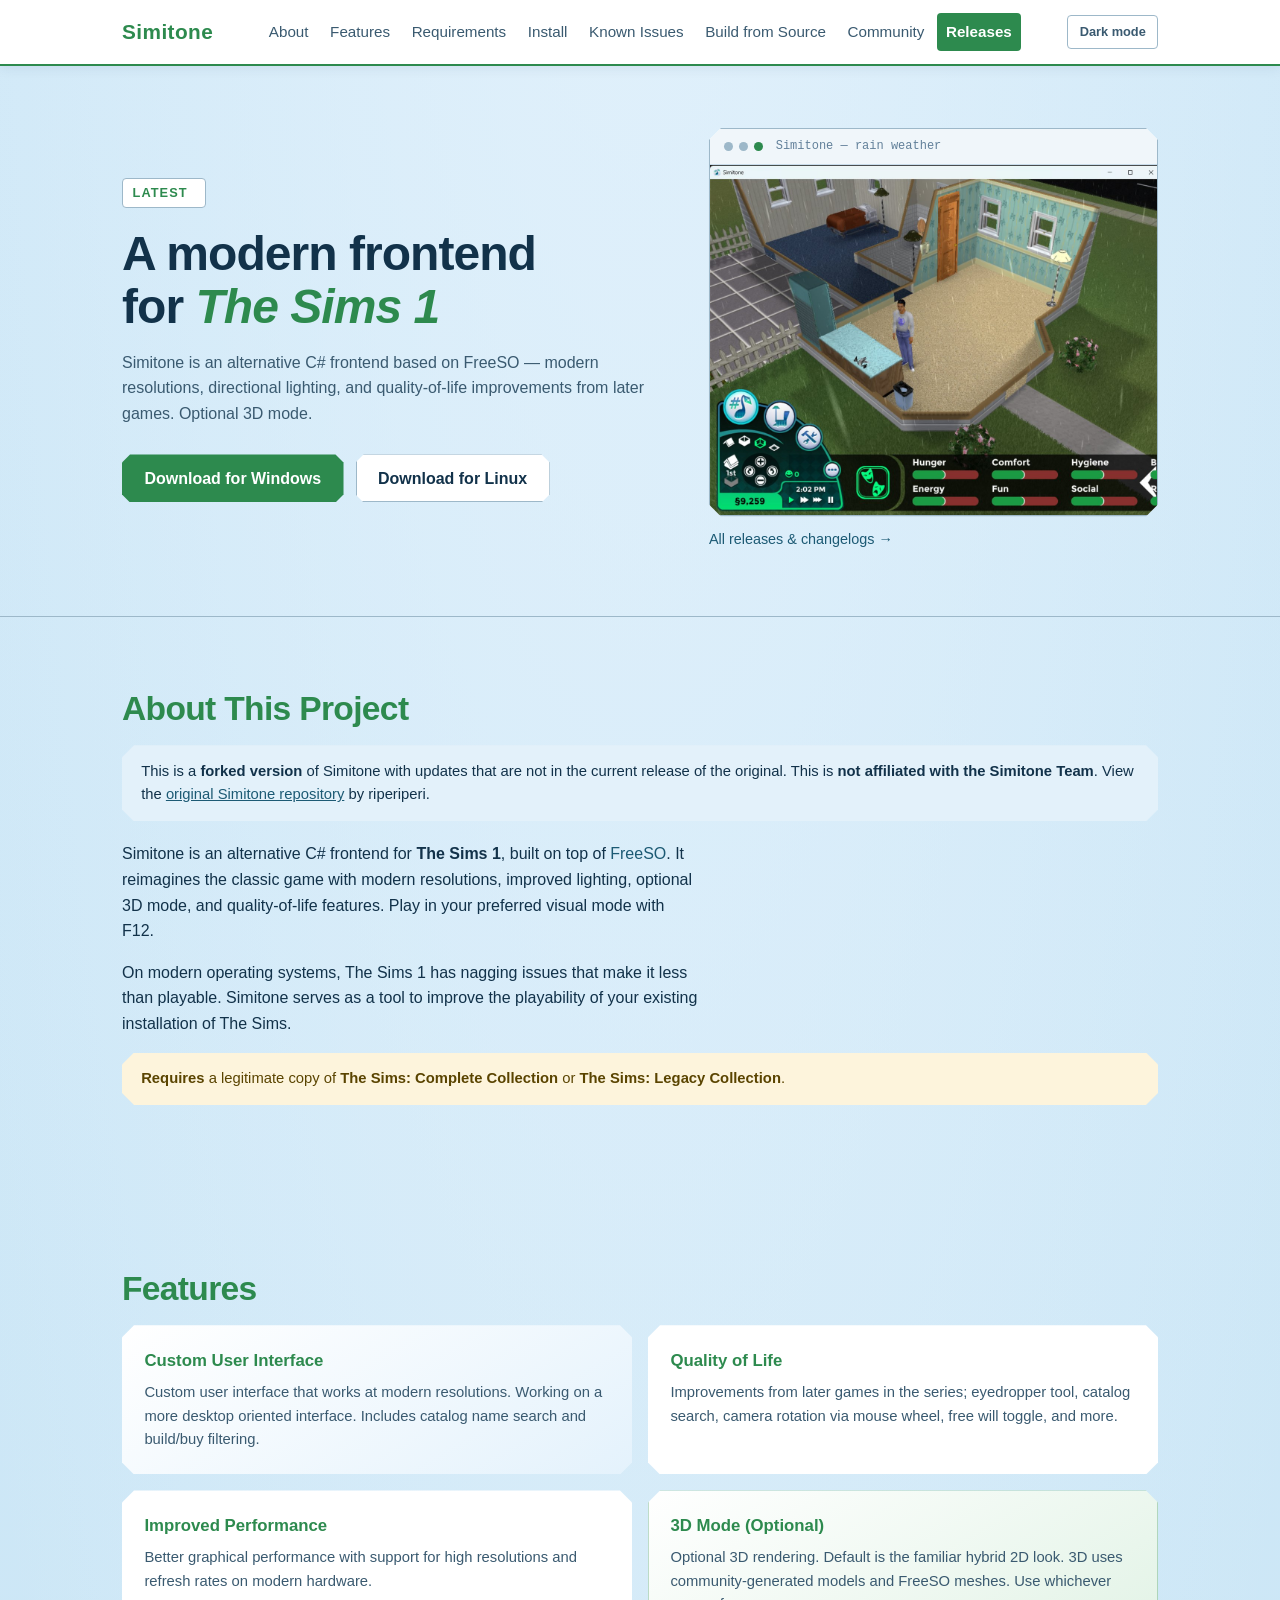
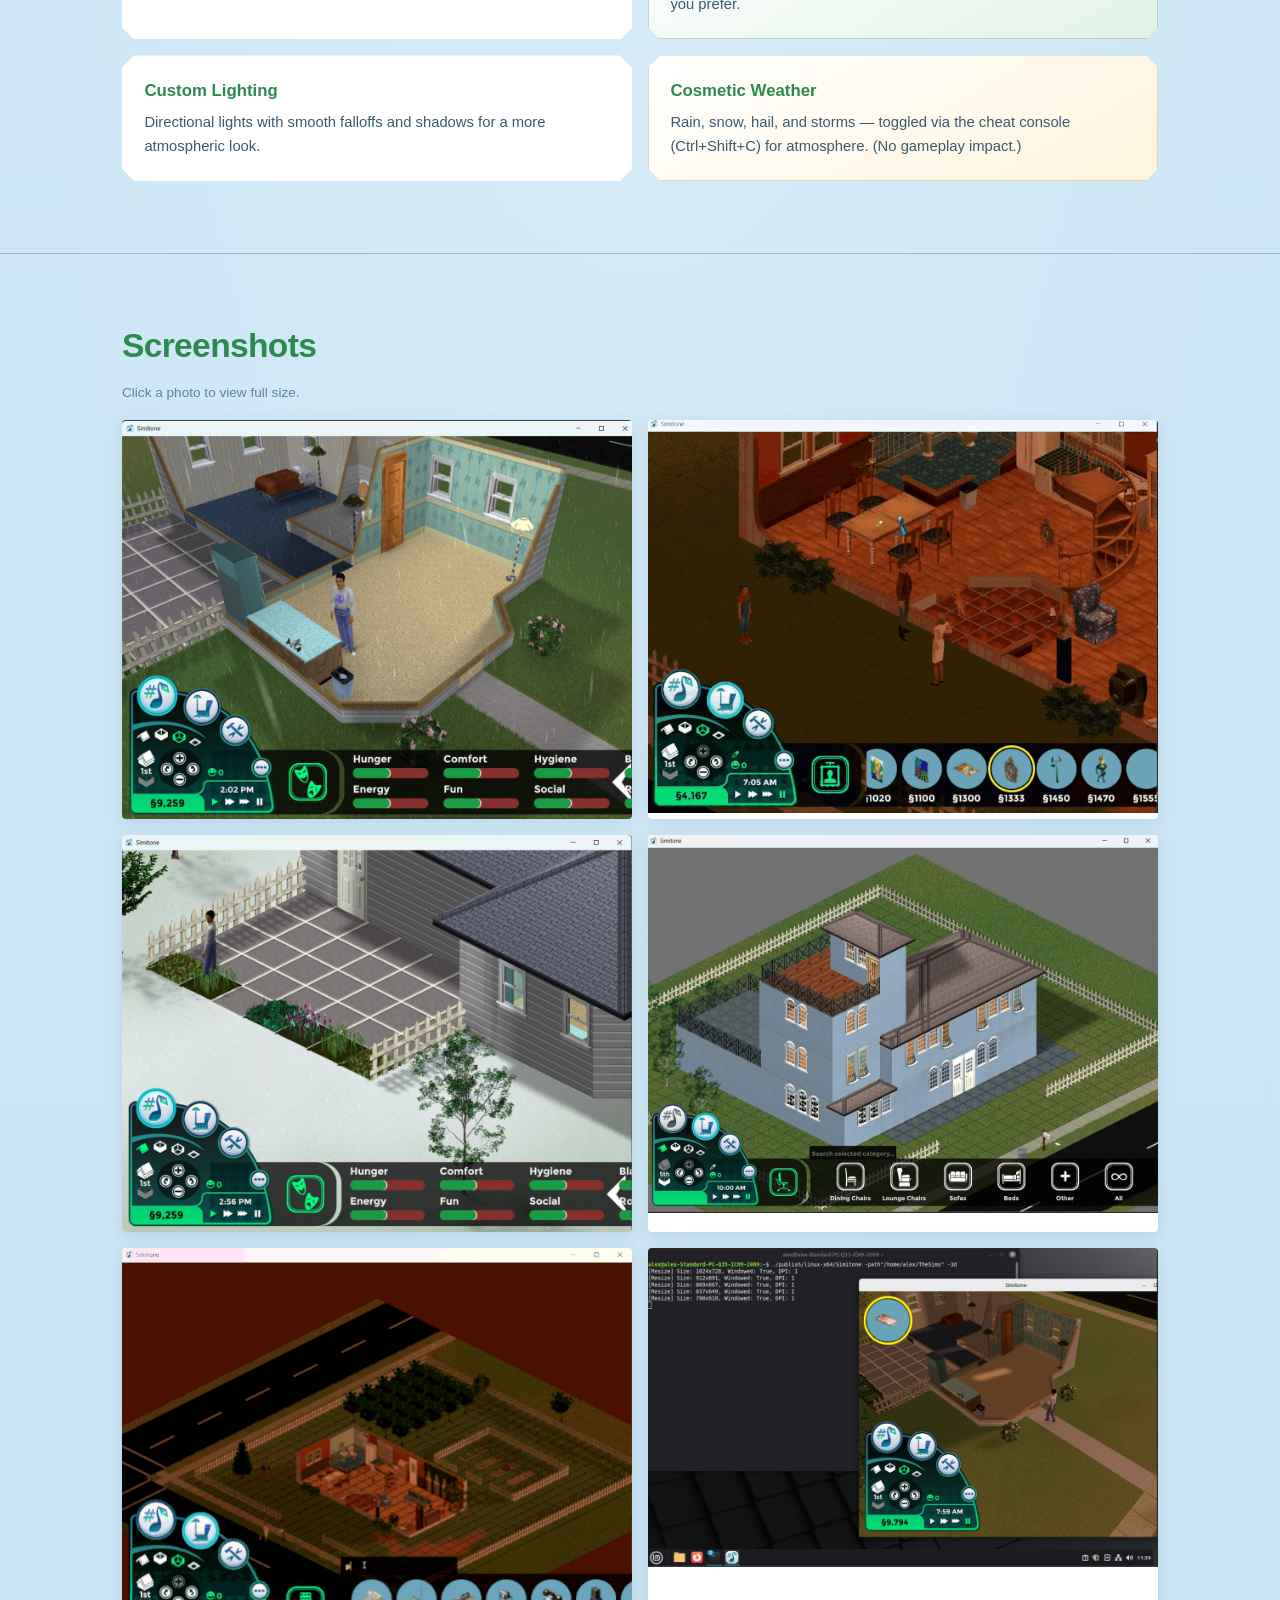
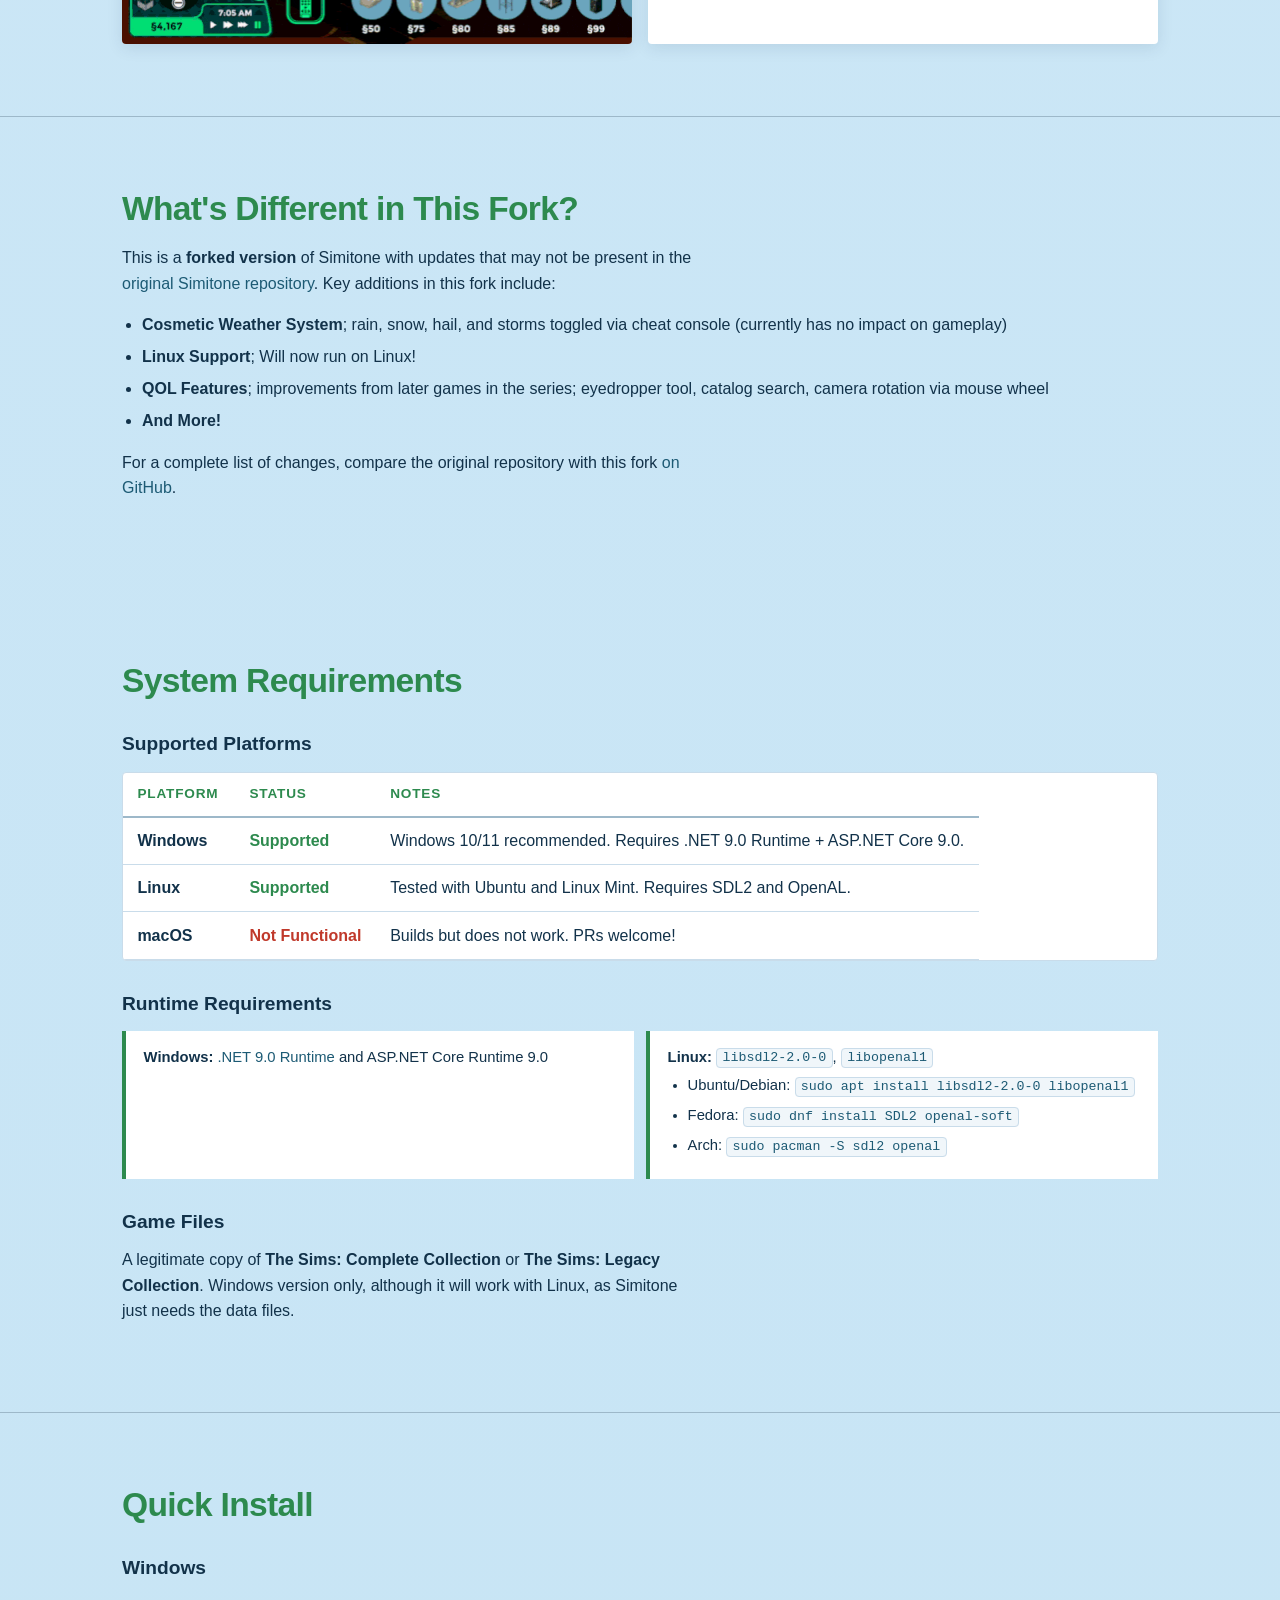
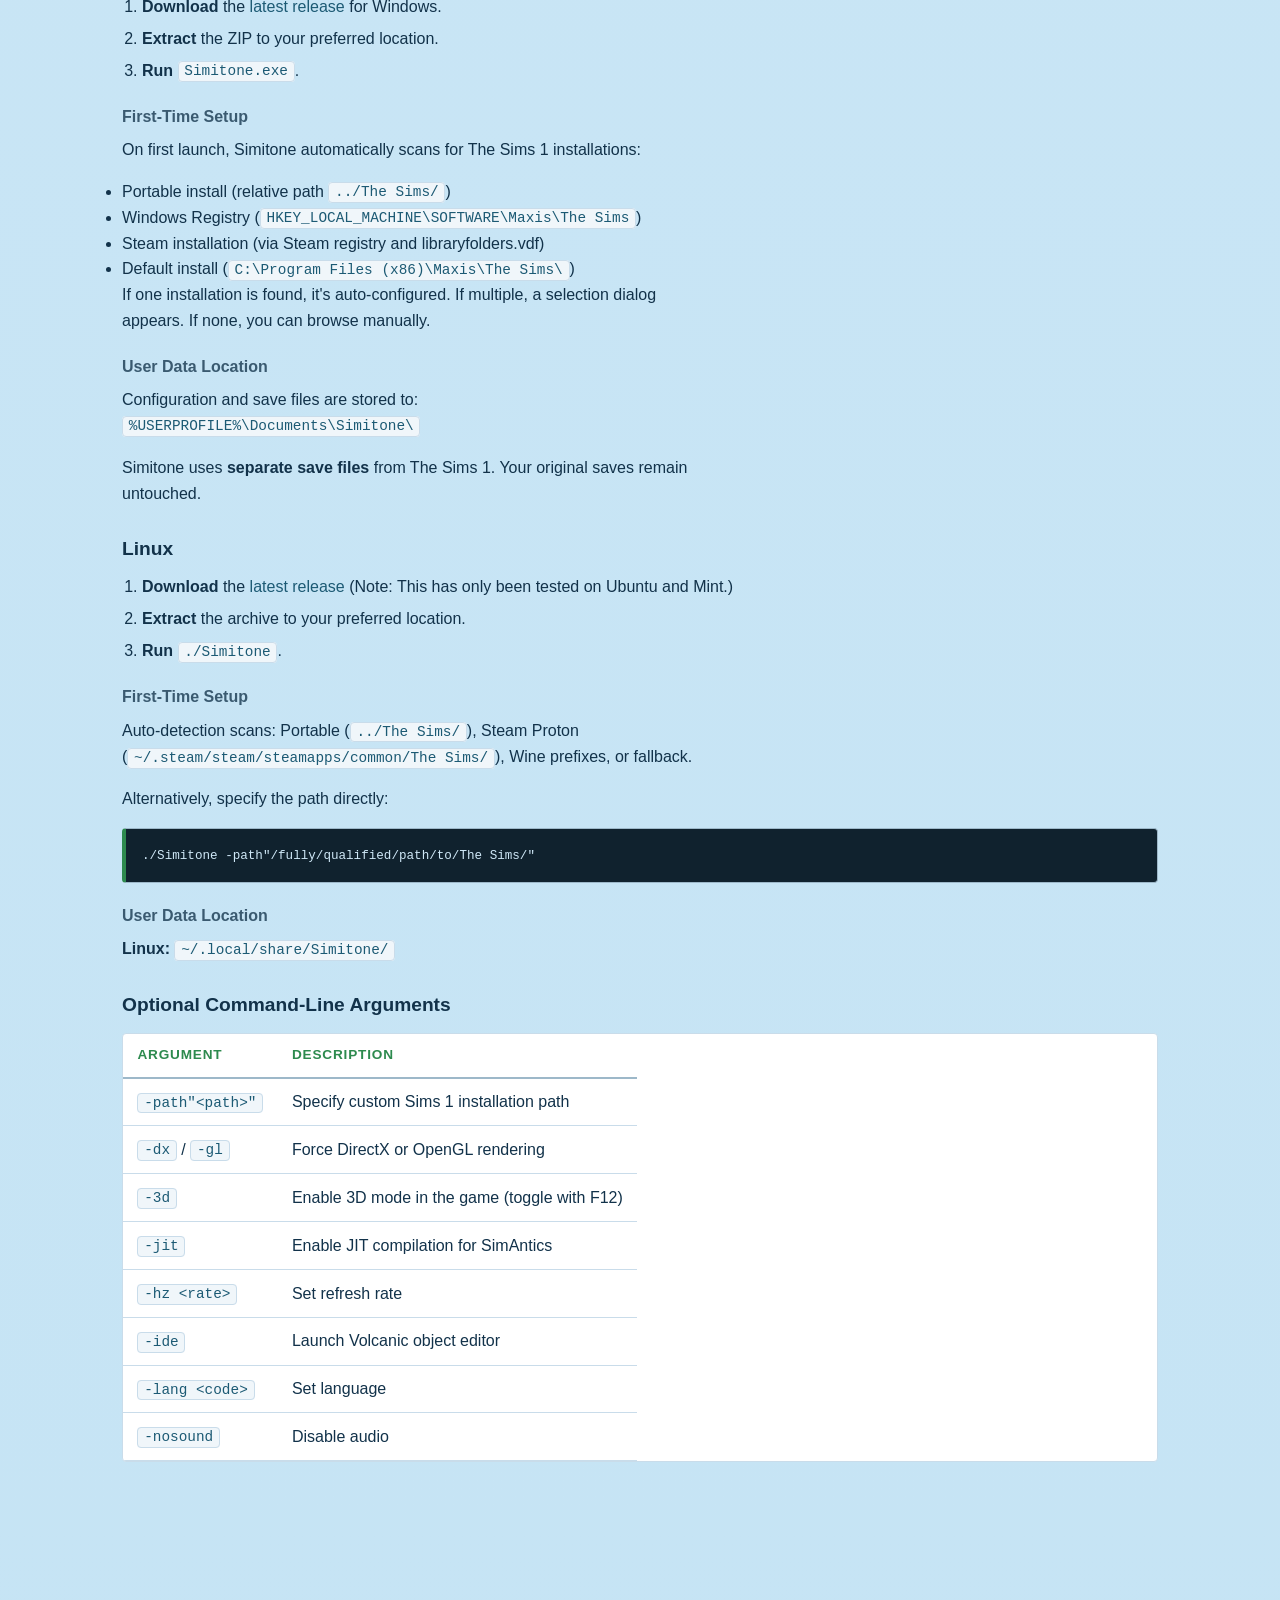
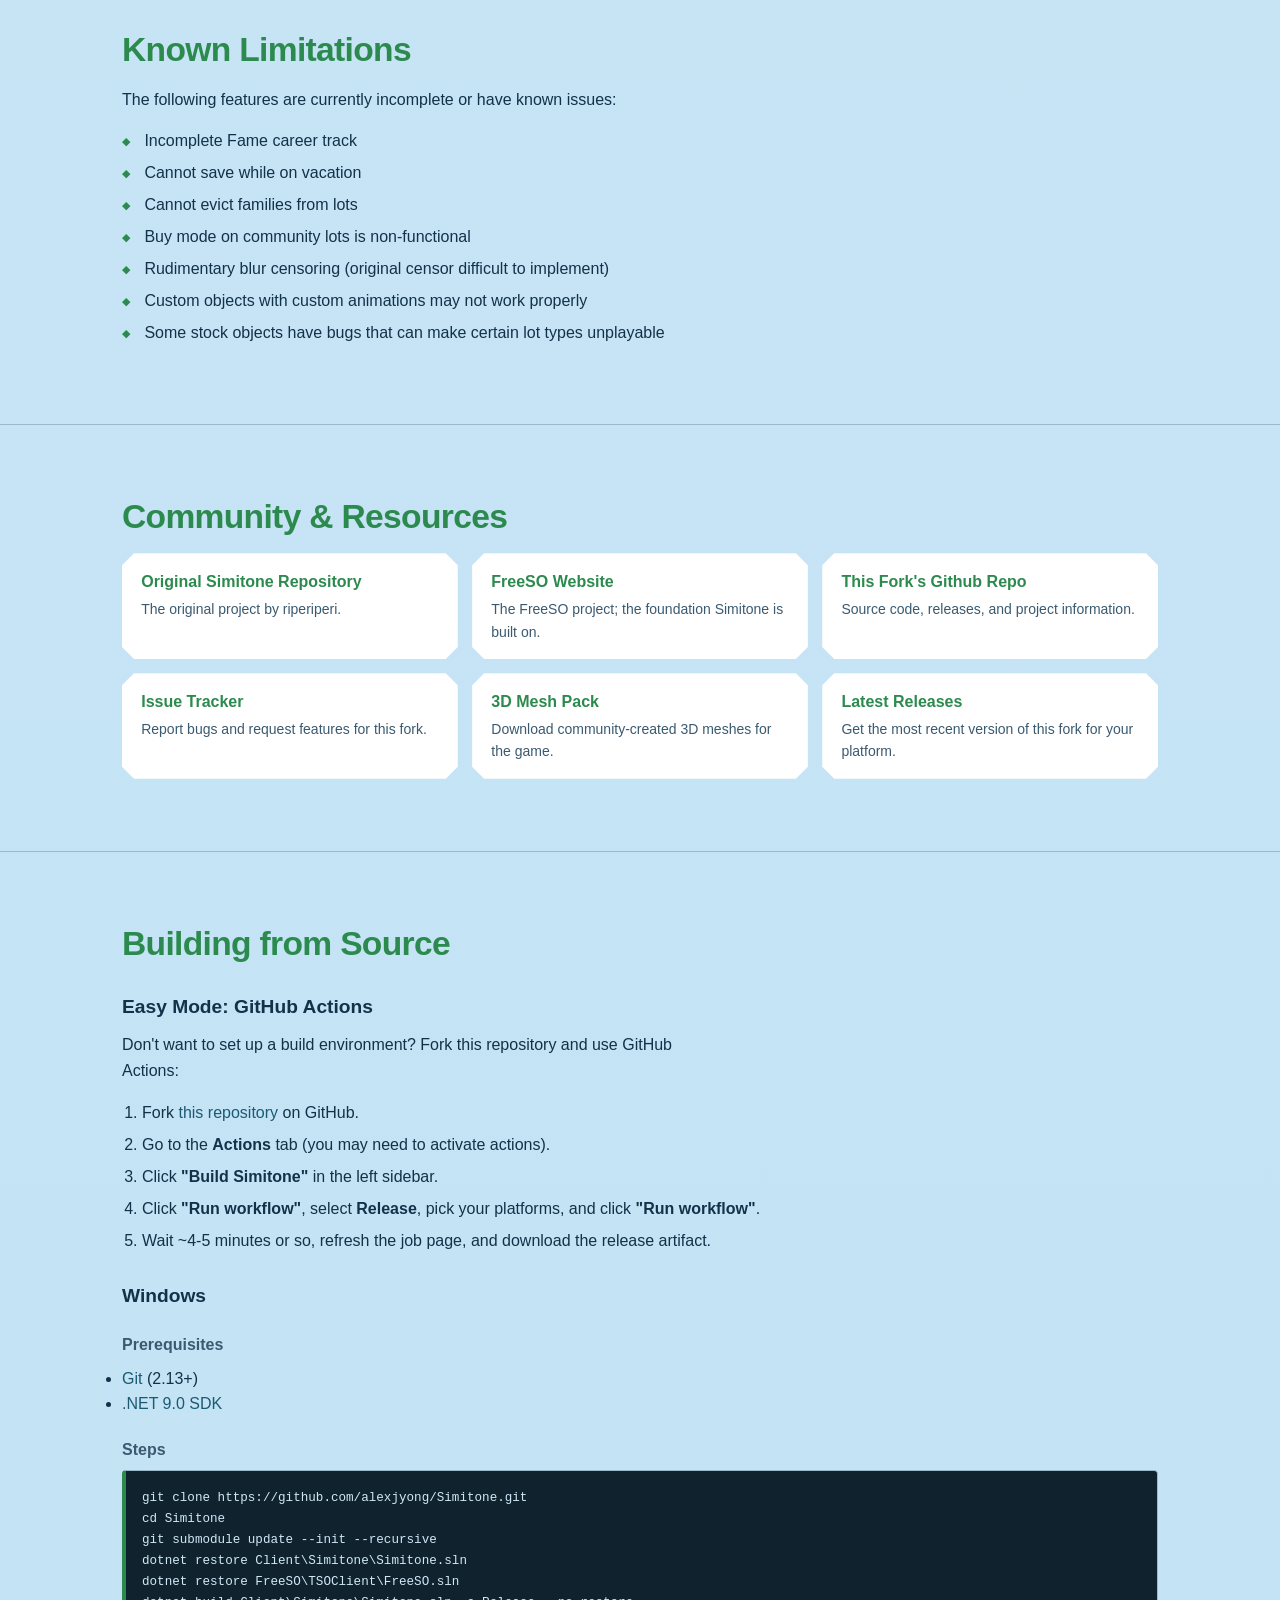
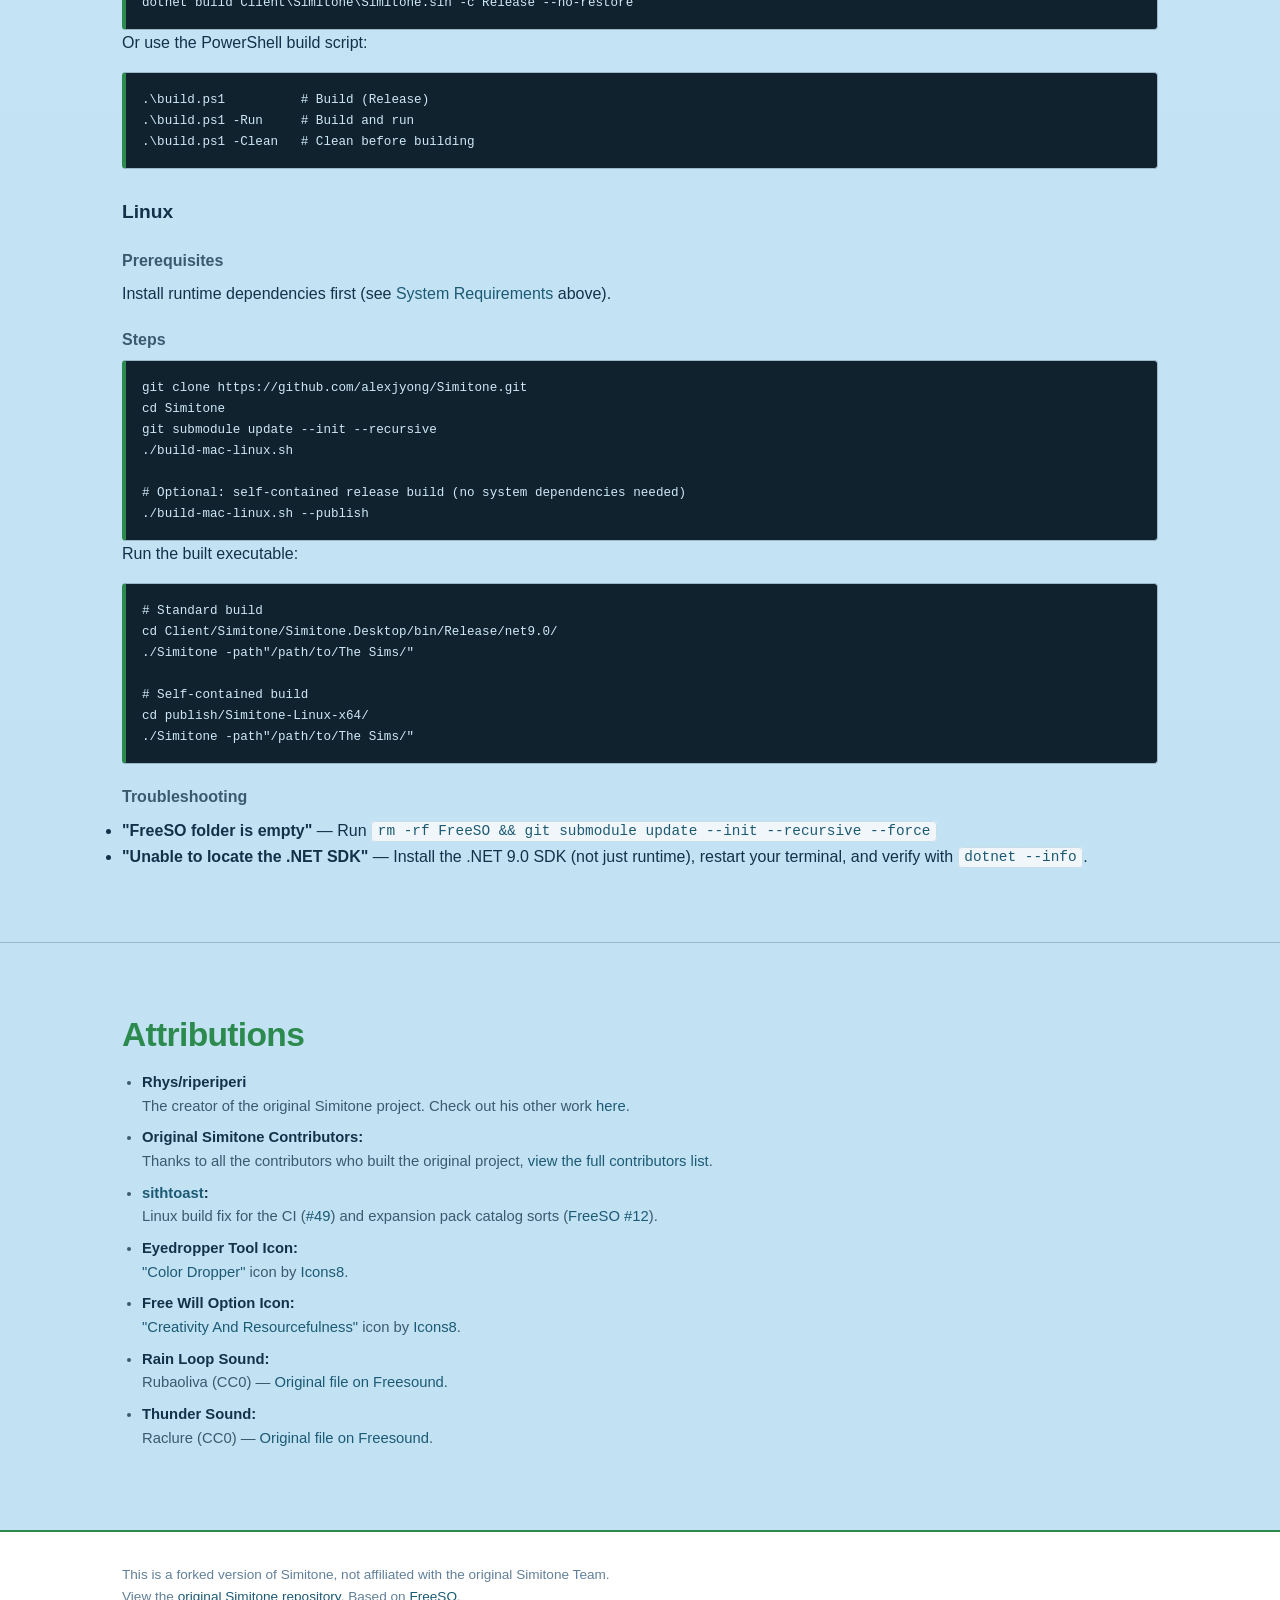
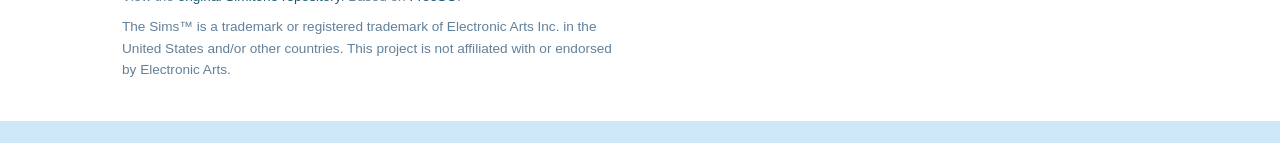
==== commit ace068cd: "Giving sithtoast credit for their merged changes" ====
--- a/docs/index.html
+++ b/docs/index.html
@@ -461,6 +461,10 @@
                         <a href="https://github.com/riperiperi/Simitone/graphs/contributors" target="_blank" rel="noopener">view the full contributors list</a>.
                     </li>
                     <li>
+                        <strong><a href="https://github.com/sithtoast" target="_blank" rel="noopener">sithtoast</a>:</strong>
+                        Linux build fix for the CI (<a href="https://github.com/alexjyong/Simitone/pull/49" target="_blank" rel="noopener">#49</a>) and expansion pack catalog sorts (<a href="https://github.com/alexjyong/FreeSO/pull/12" target="_blank" rel="noopener">FreeSO #12</a>).
+                    </li>
+                    <li>
                         <strong>Eyedropper Tool Icon:</strong>
                         <a href="https://icons8.com/icon/78728/color-dropper" target="_blank" rel="noopener">"Color Dropper"</a> icon by <a href="https://icons8.com" target="_blank" rel="noopener">Icons8</a>.
                     </li>
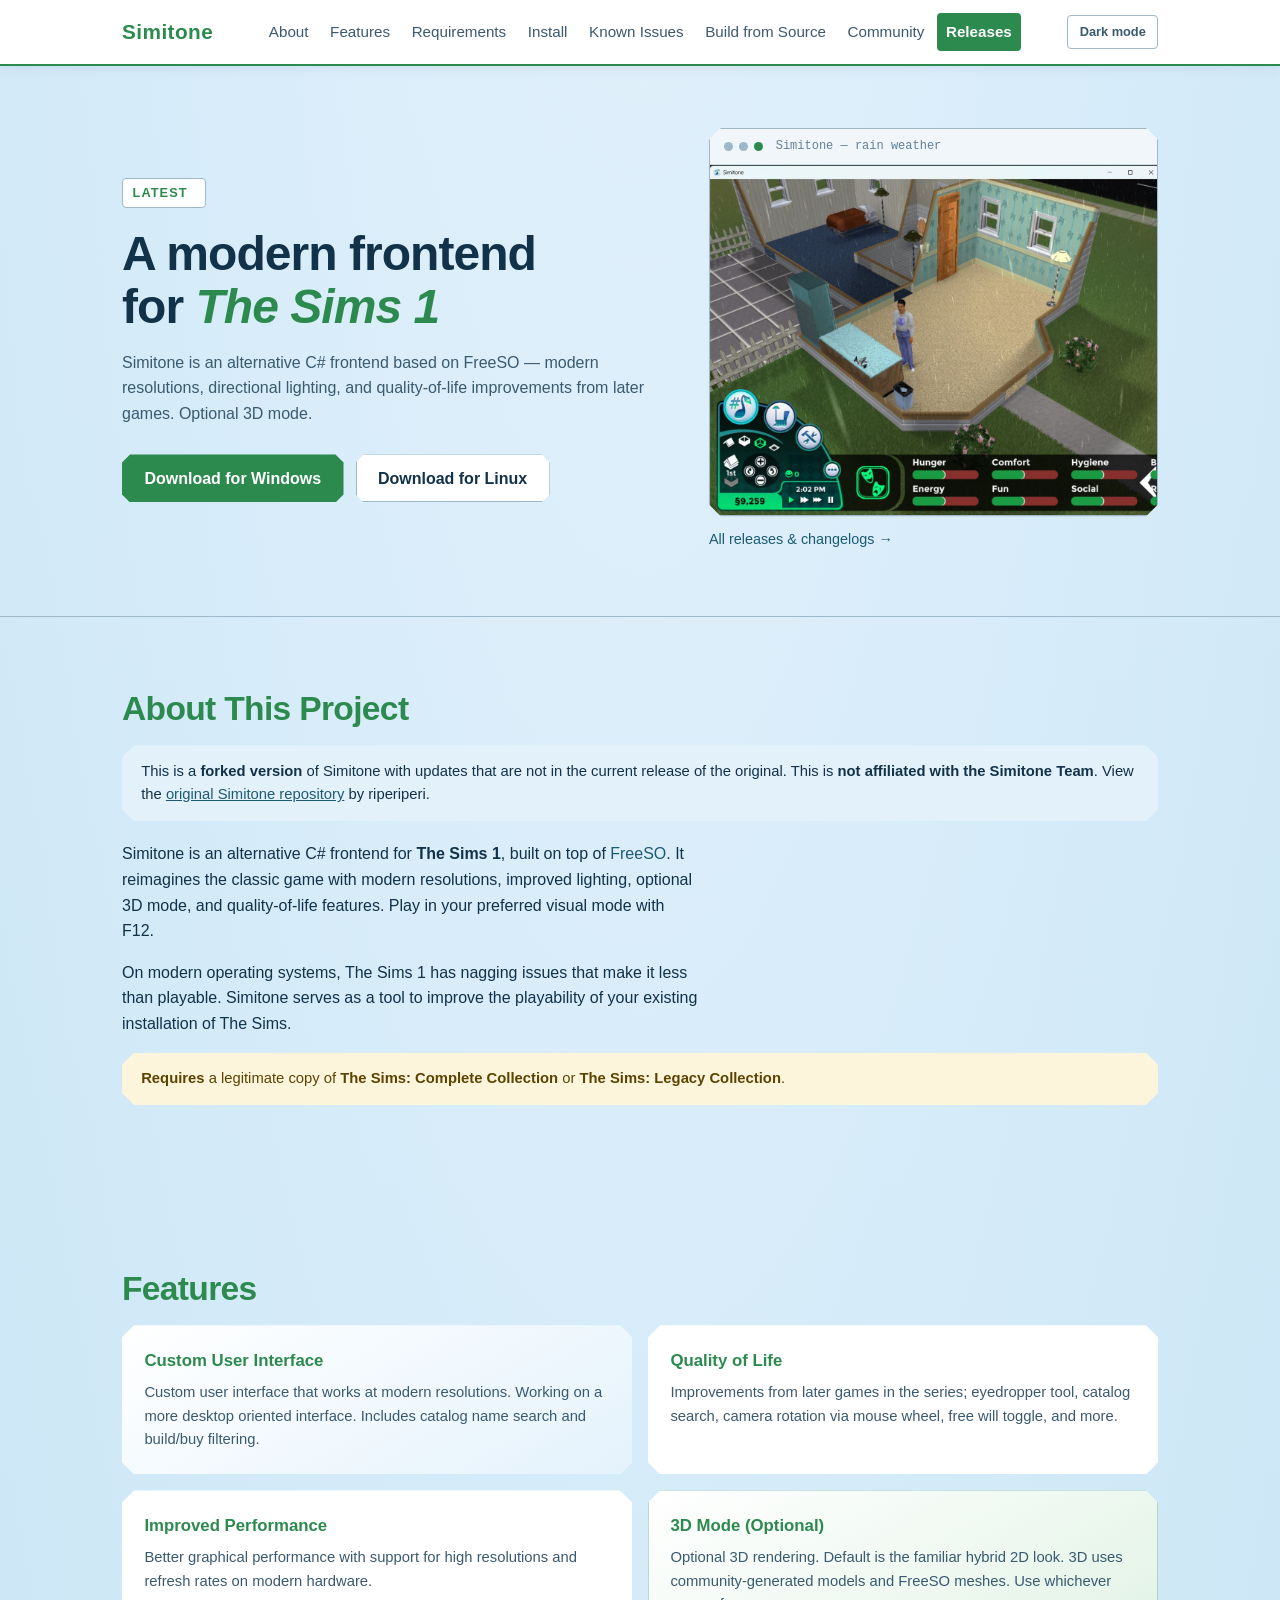
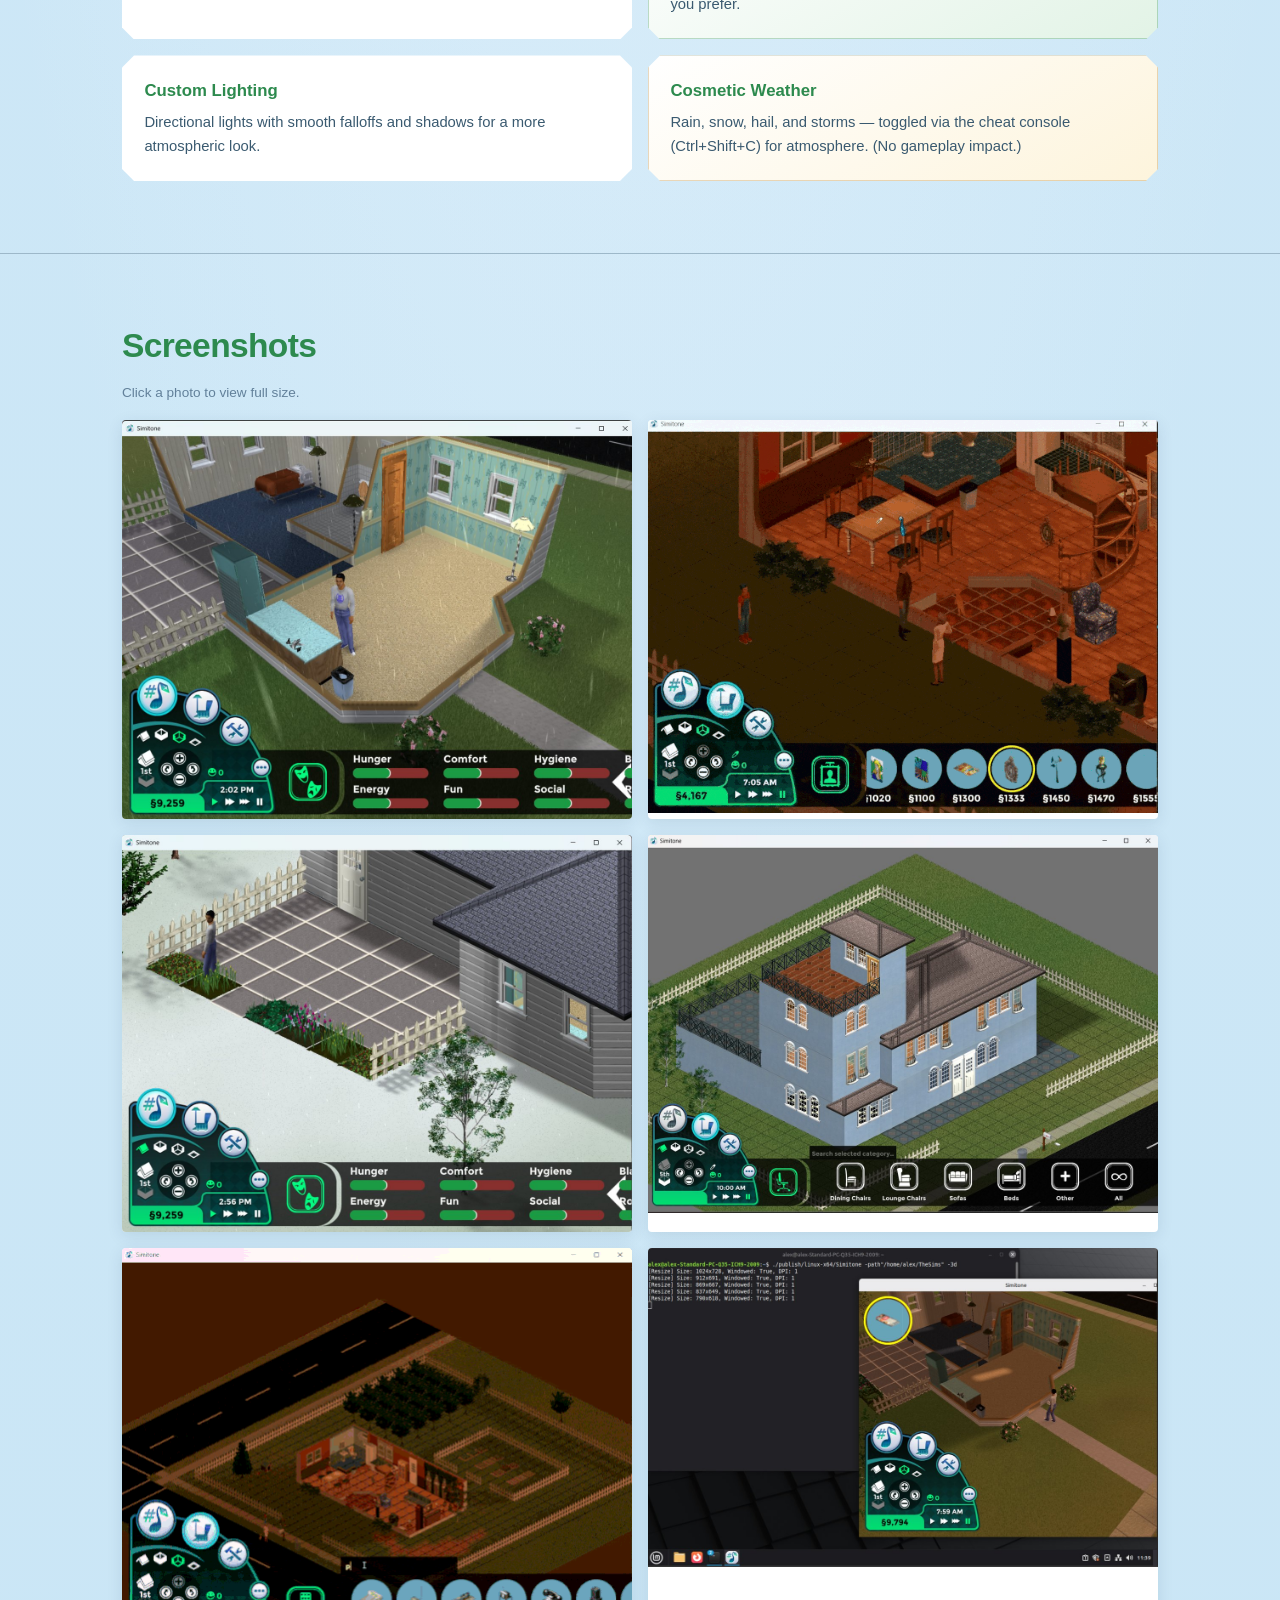
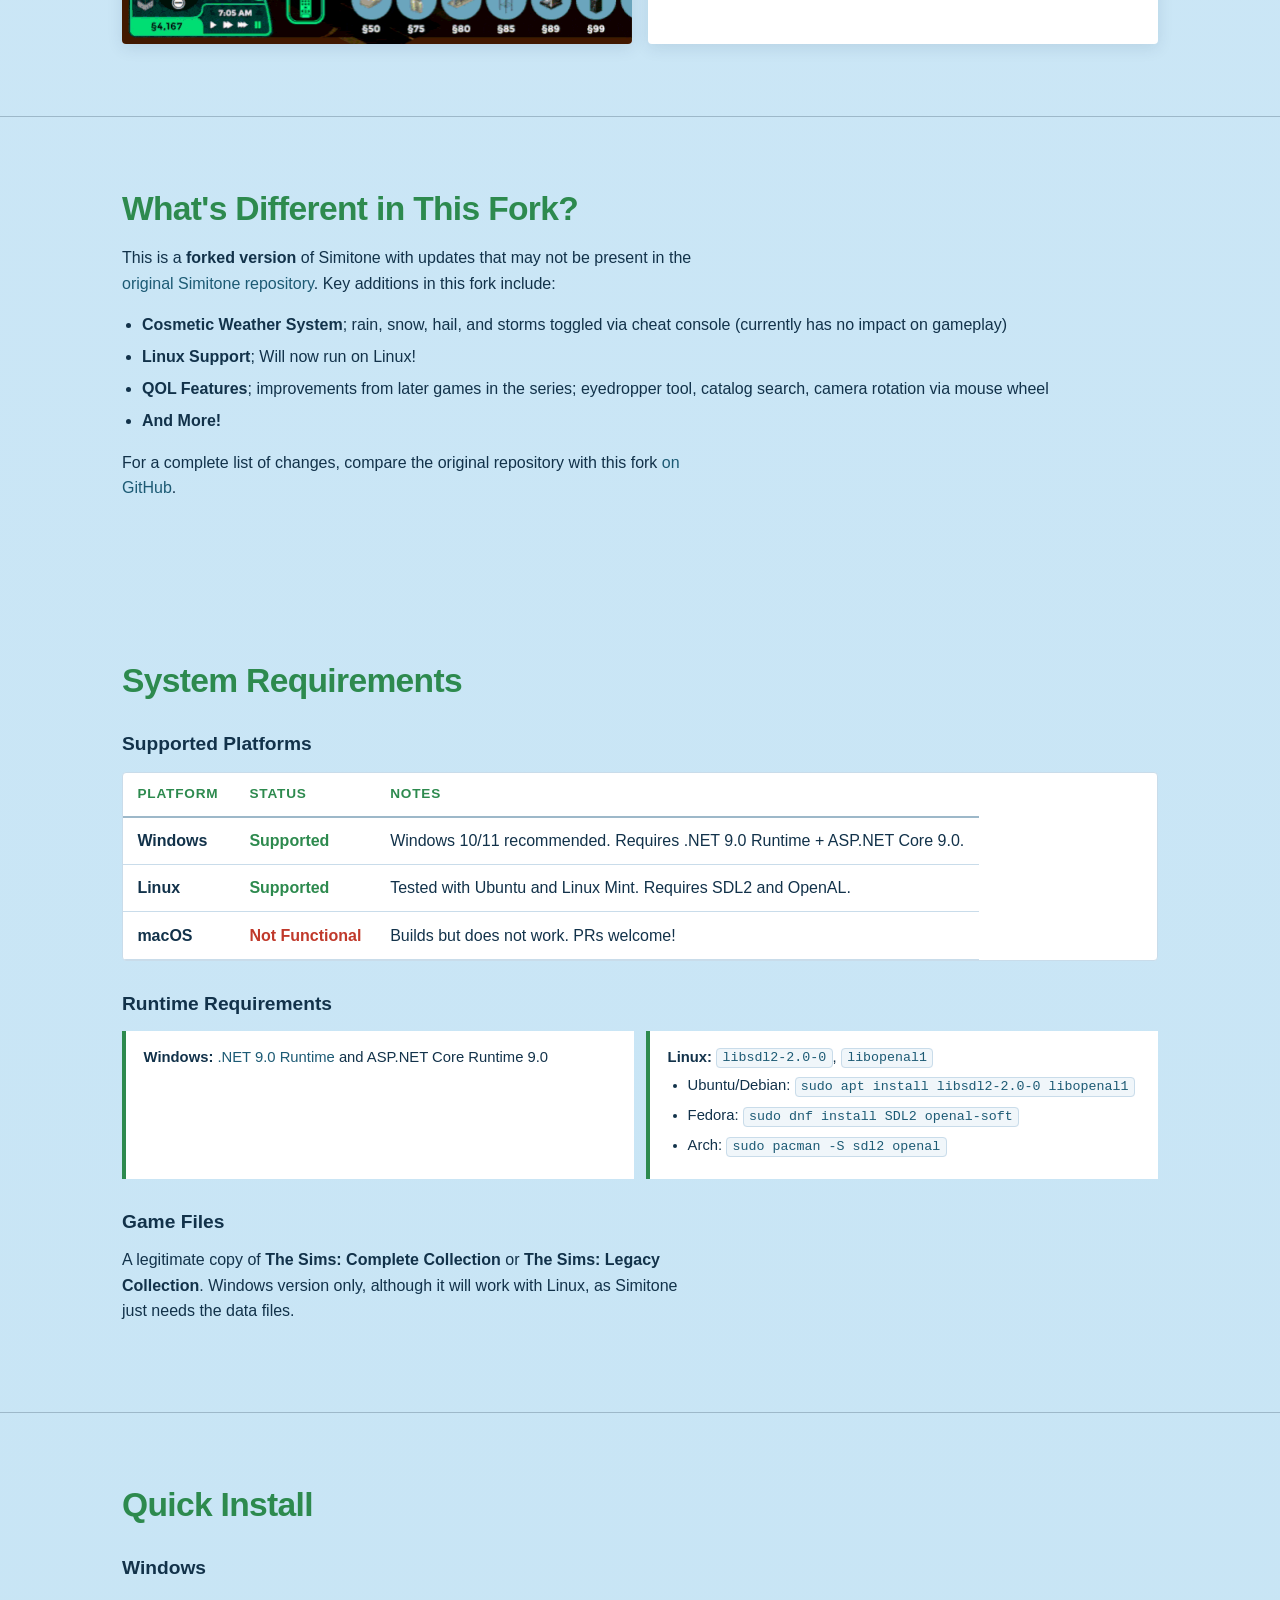
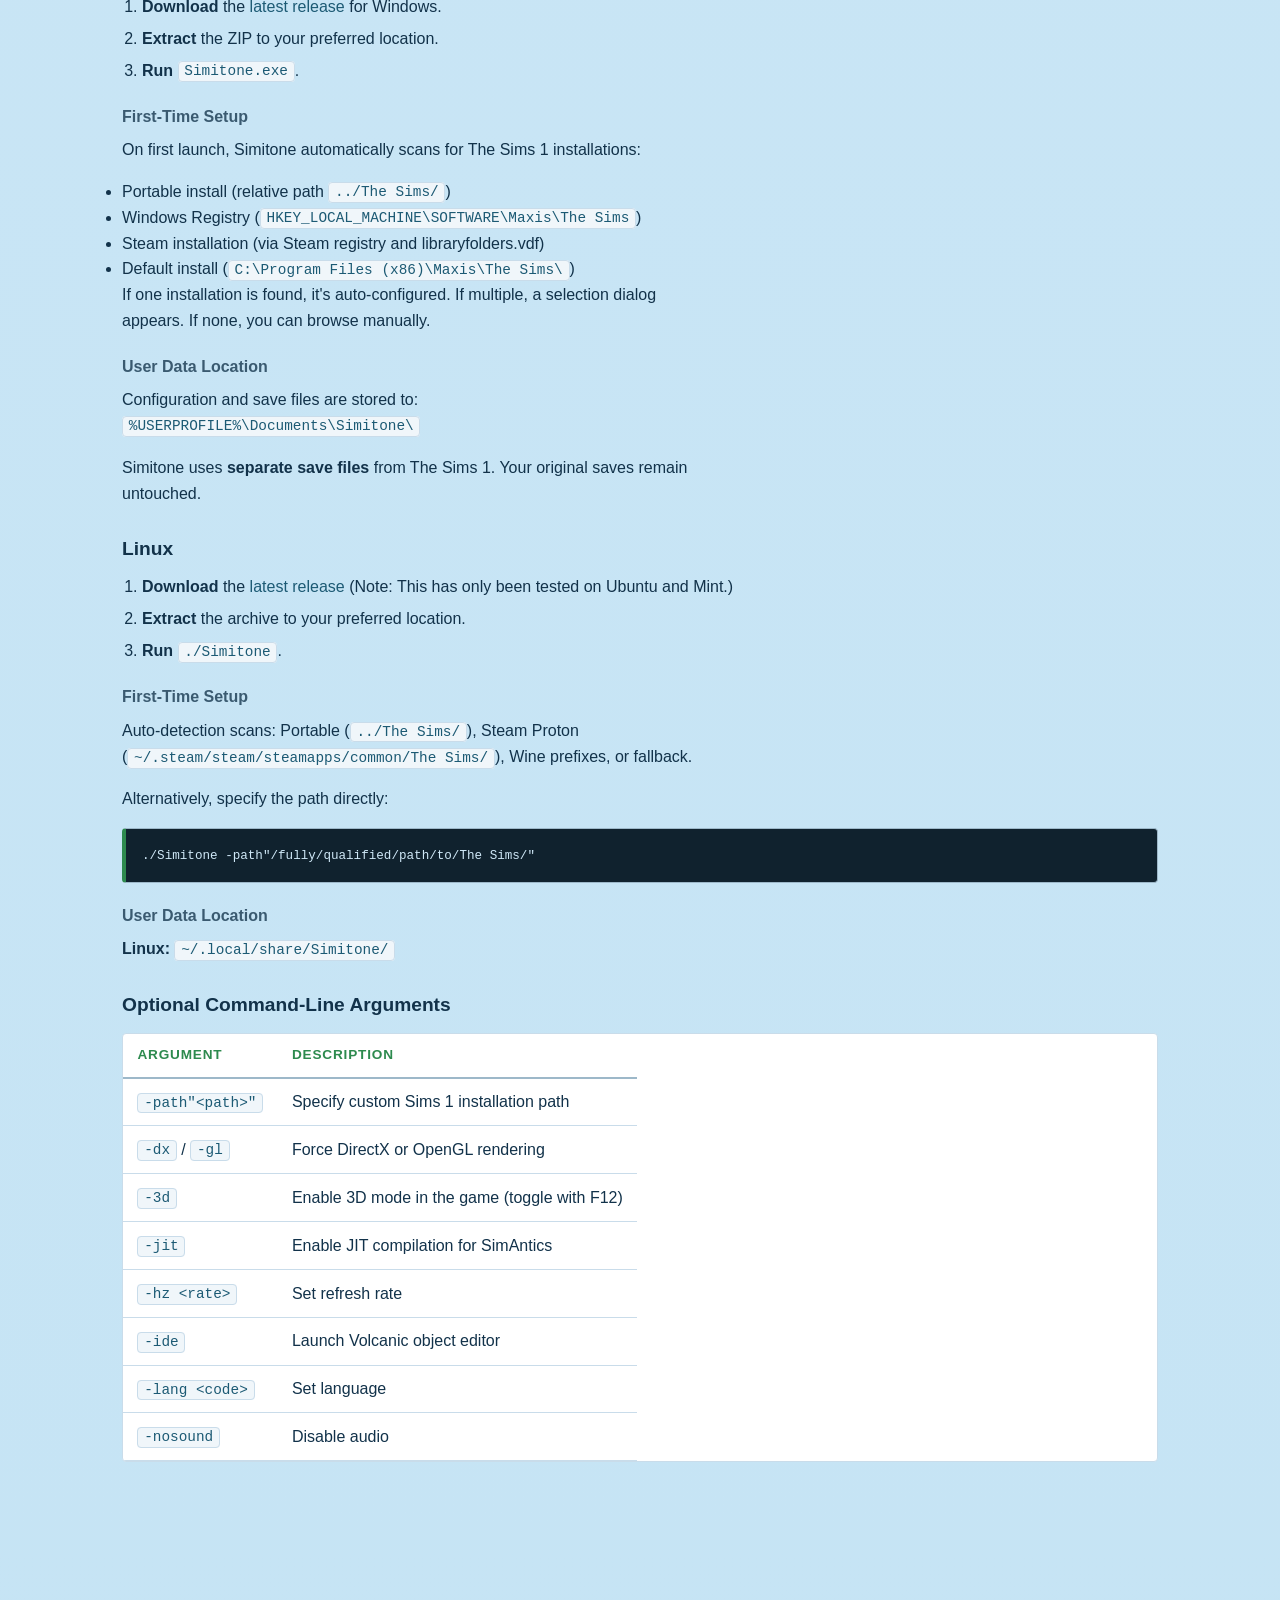
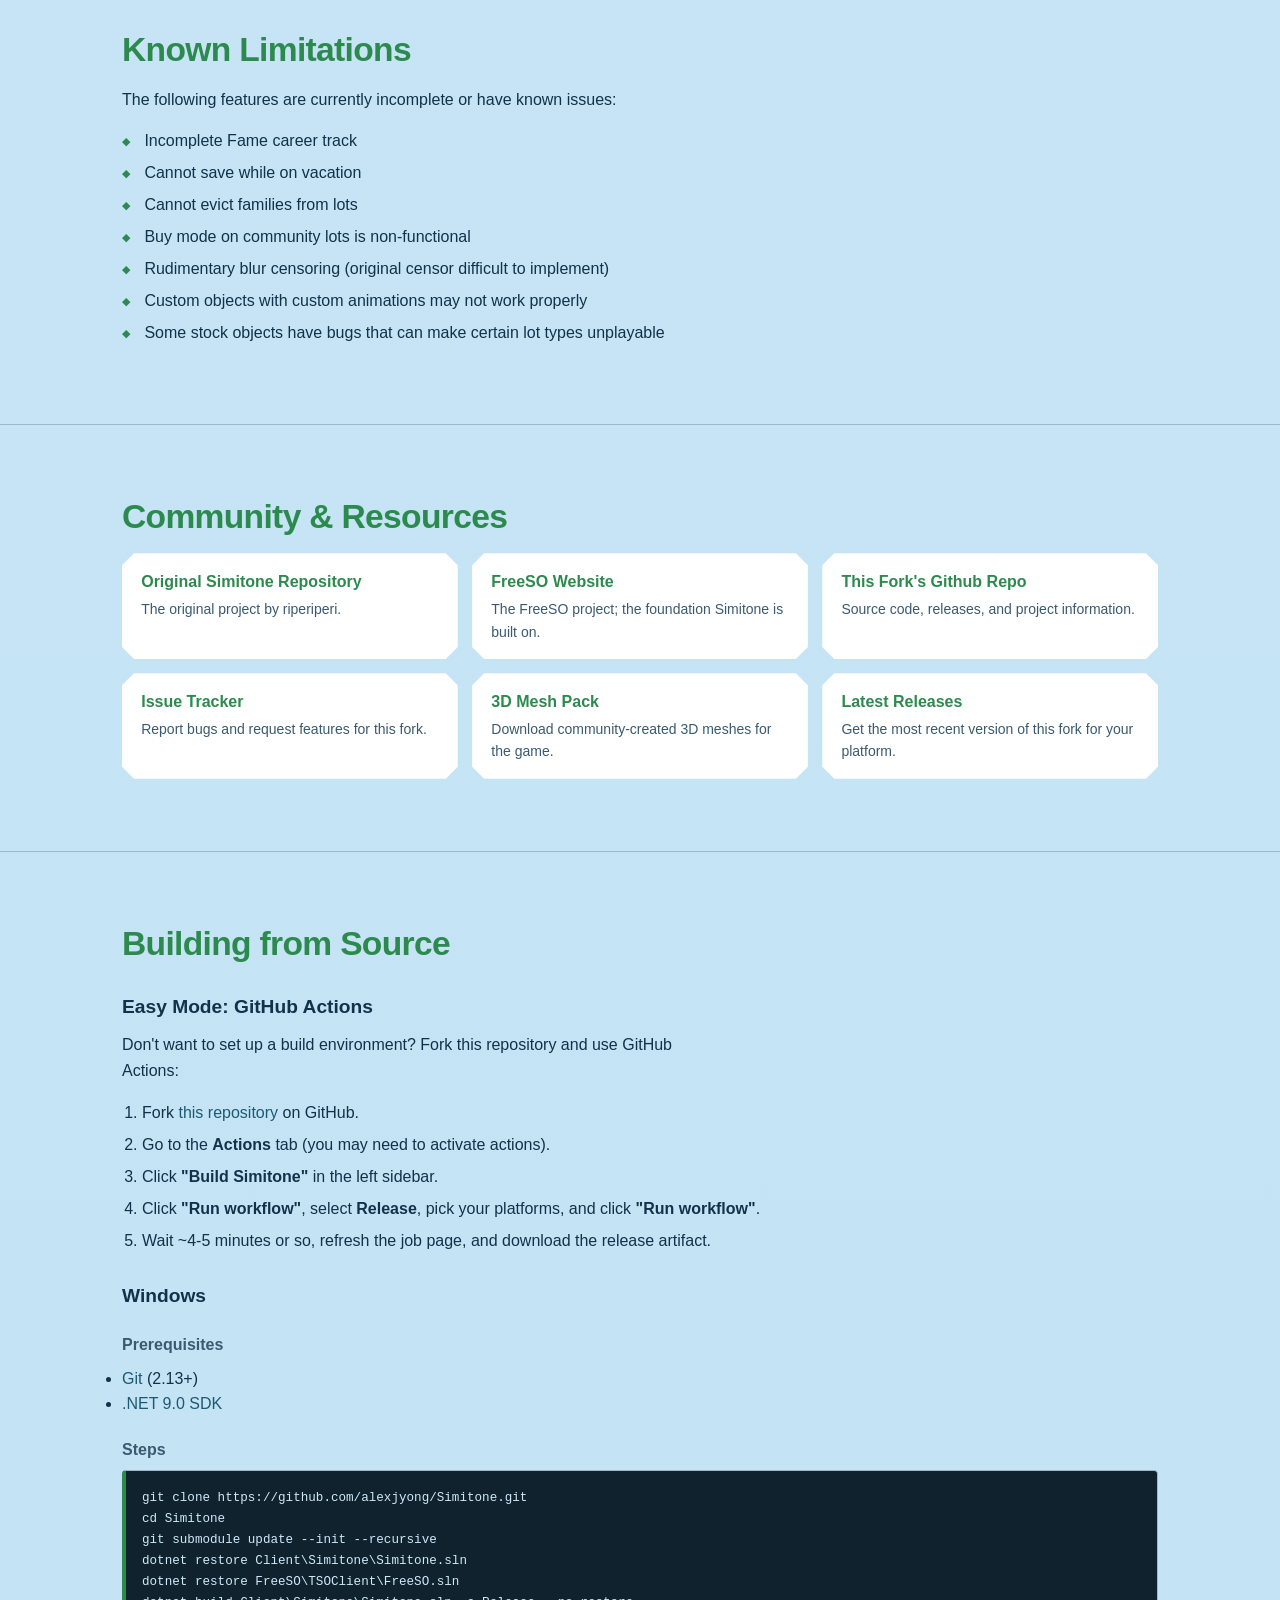
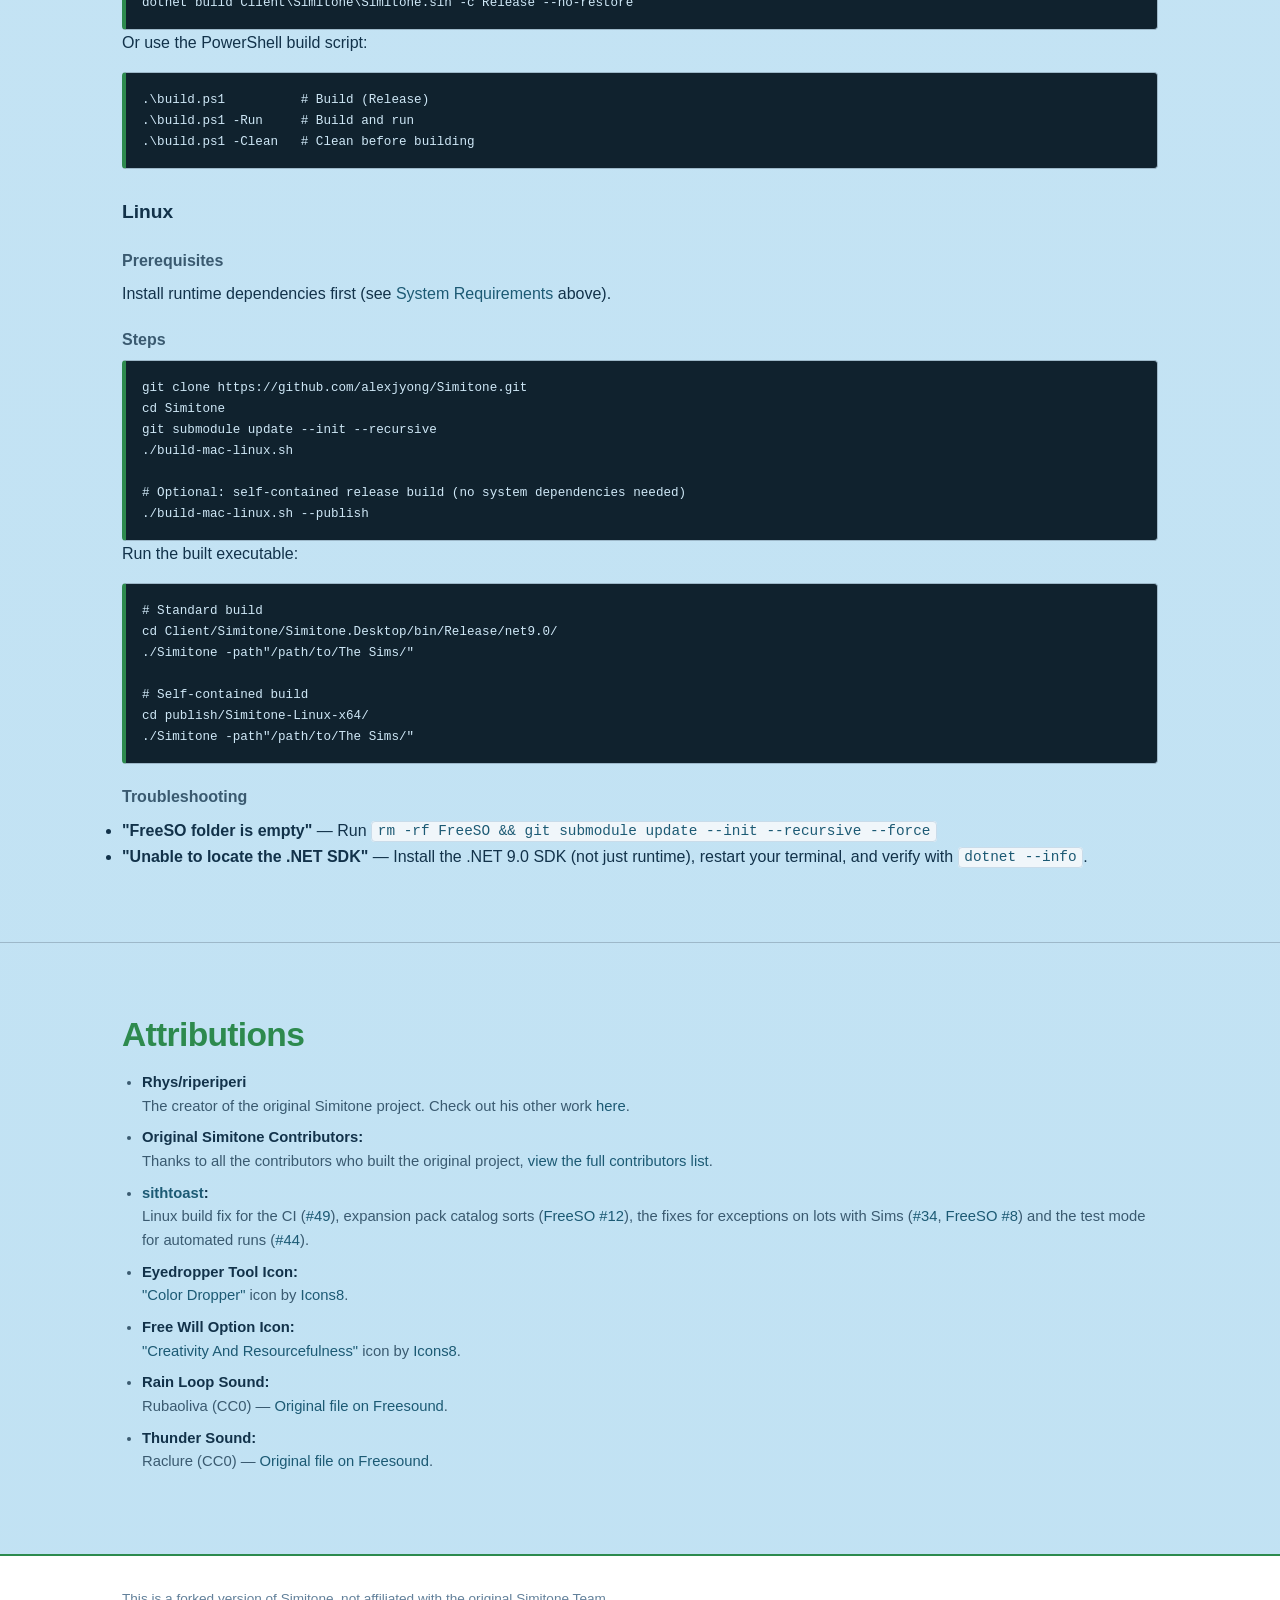
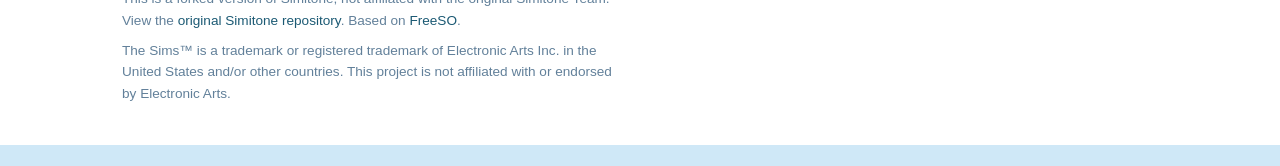
==== commit a64b9d94: "Crediting sithtoast for the lot exception fixes and the test mode" ====
--- a/docs/index.html
+++ b/docs/index.html
@@ -462,7 +462,7 @@
                     </li>
                     <li>
                         <strong><a href="https://github.com/sithtoast" target="_blank" rel="noopener">sithtoast</a>:</strong>
-                        Linux build fix for the CI (<a href="https://github.com/alexjyong/Simitone/pull/49" target="_blank" rel="noopener">#49</a>) and expansion pack catalog sorts (<a href="https://github.com/alexjyong/FreeSO/pull/12" target="_blank" rel="noopener">FreeSO #12</a>).
+                        Linux build fix for the CI (<a href="https://github.com/alexjyong/Simitone/pull/49" target="_blank" rel="noopener">#49</a>), expansion pack catalog sorts (<a href="https://github.com/alexjyong/FreeSO/pull/12" target="_blank" rel="noopener">FreeSO #12</a>), the fixes for exceptions on lots with Sims (<a href="https://github.com/alexjyong/Simitone/pull/34" target="_blank" rel="noopener">#34</a>, <a href="https://github.com/alexjyong/FreeSO/pull/8" target="_blank" rel="noopener">FreeSO #8</a>) and the test mode for automated runs (<a href="https://github.com/alexjyong/Simitone/pull/44" target="_blank" rel="noopener">#44</a>).
                     </li>
                     <li>
                         <strong>Eyedropper Tool Icon:</strong>
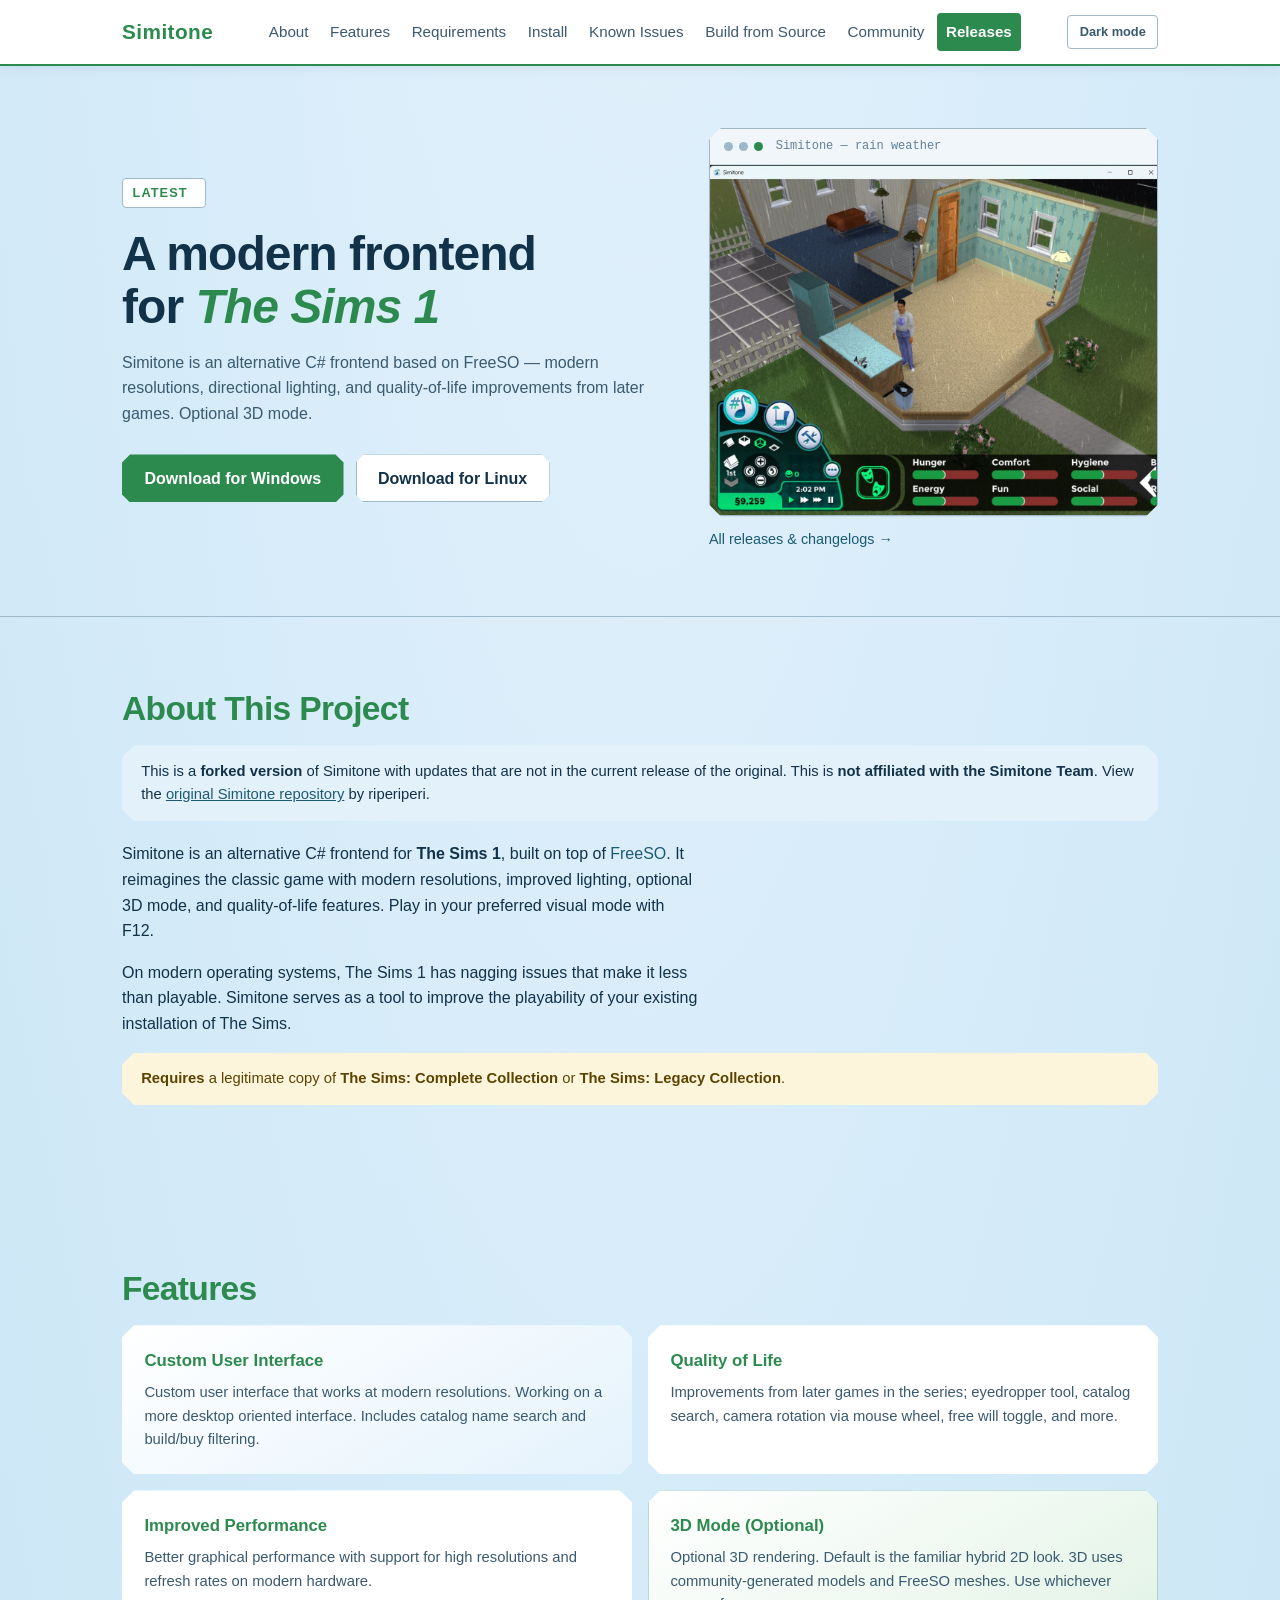
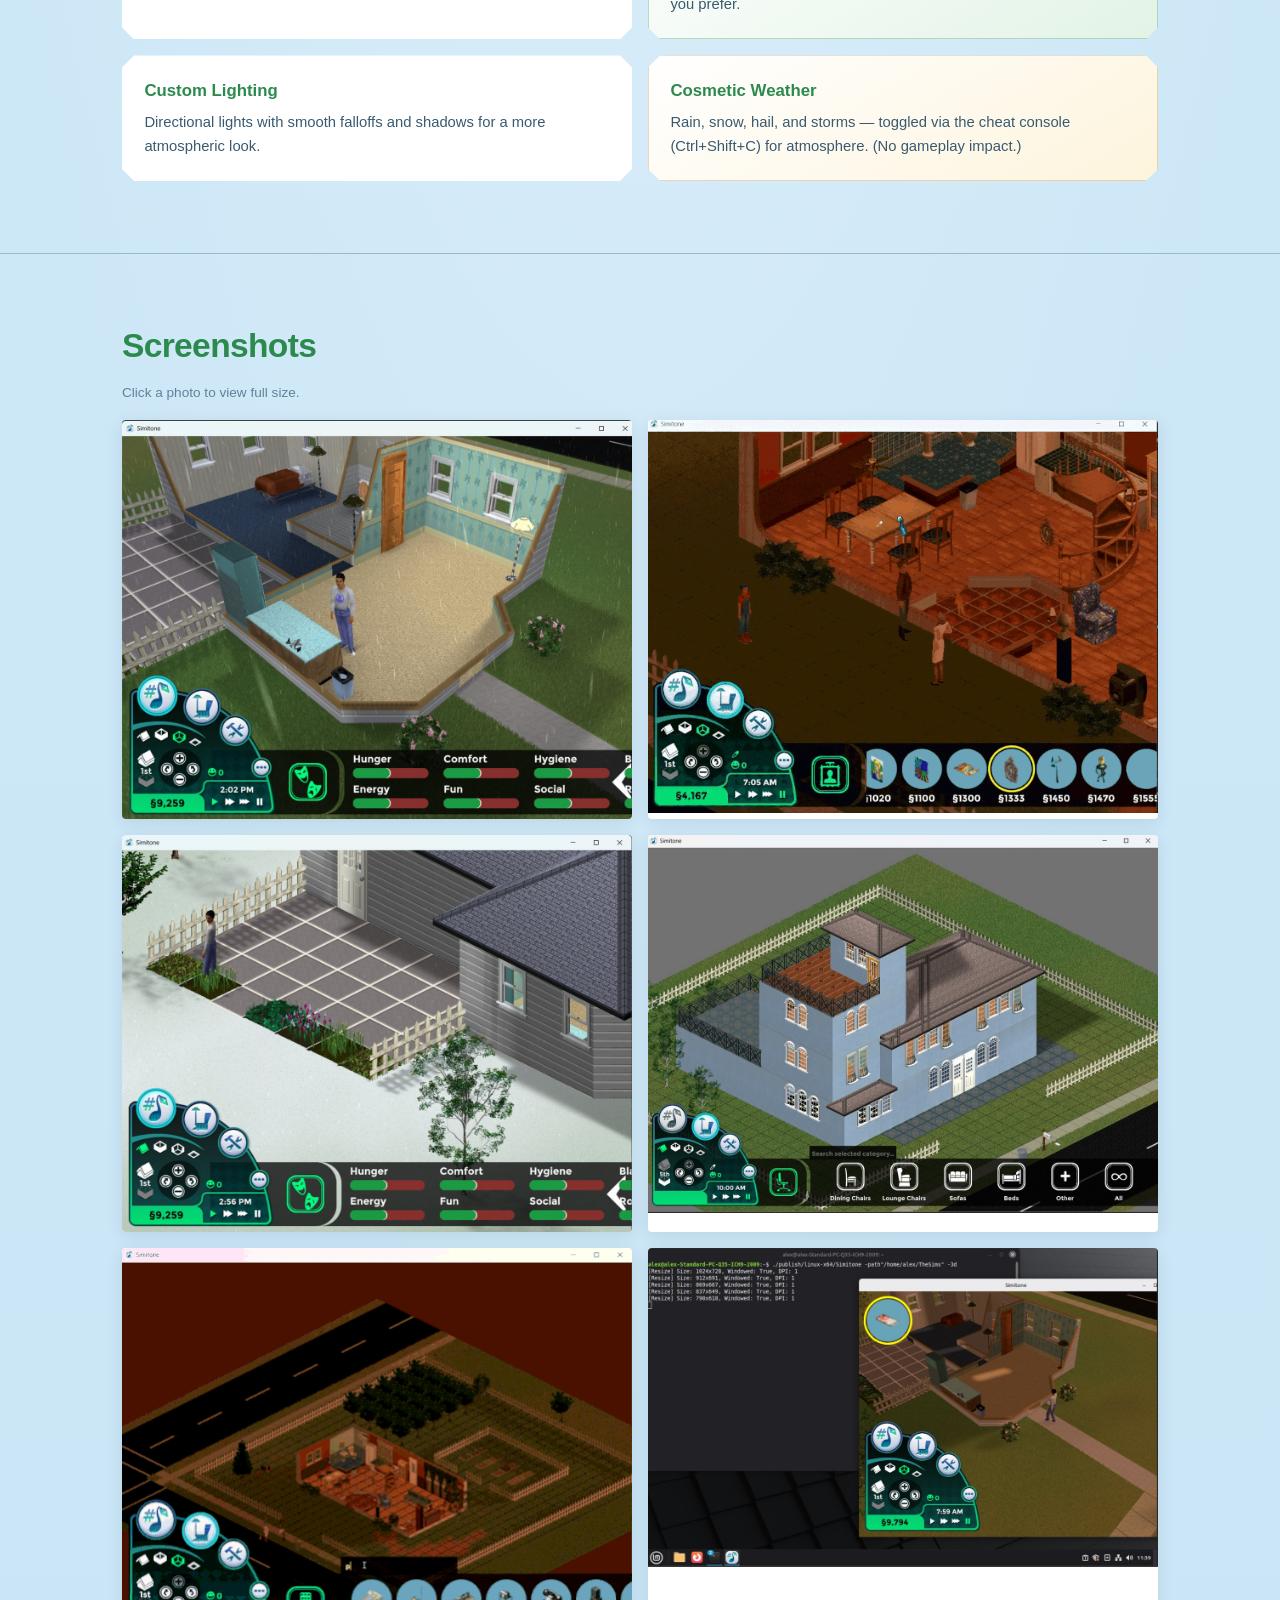
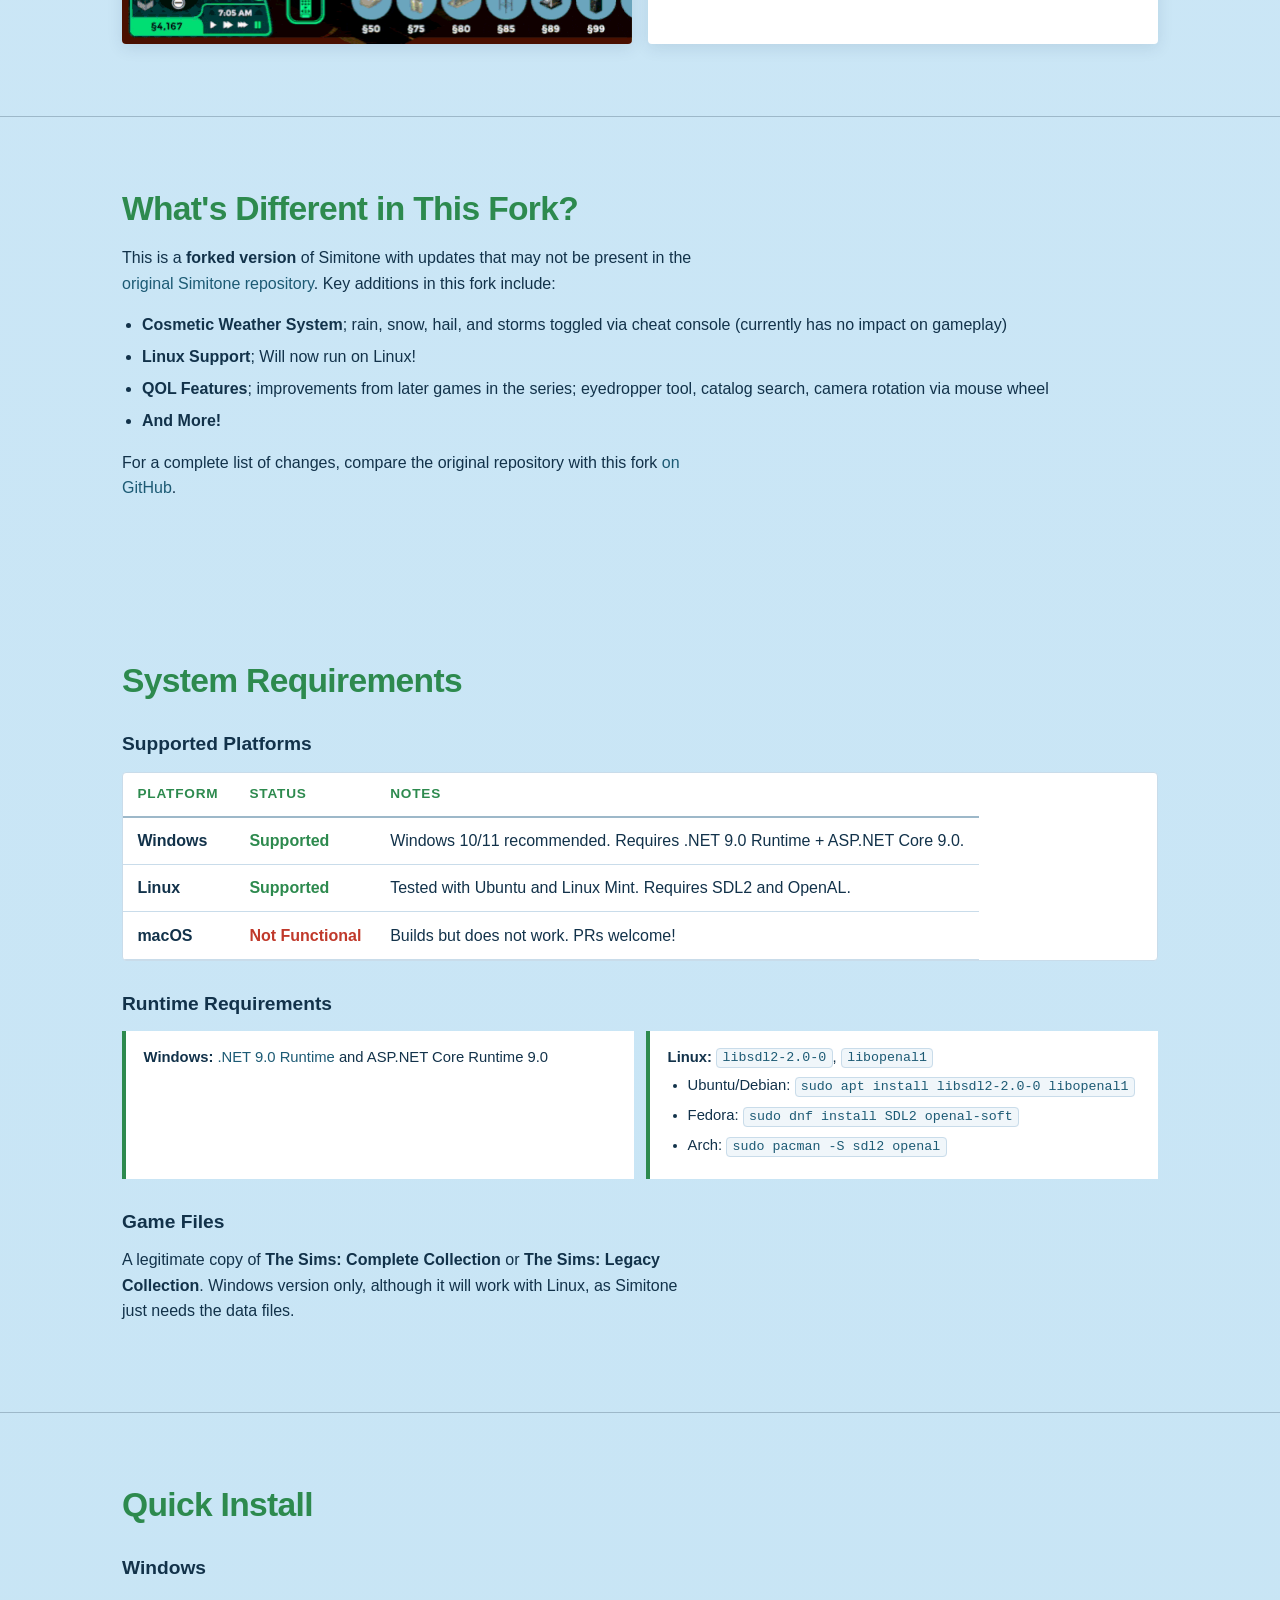
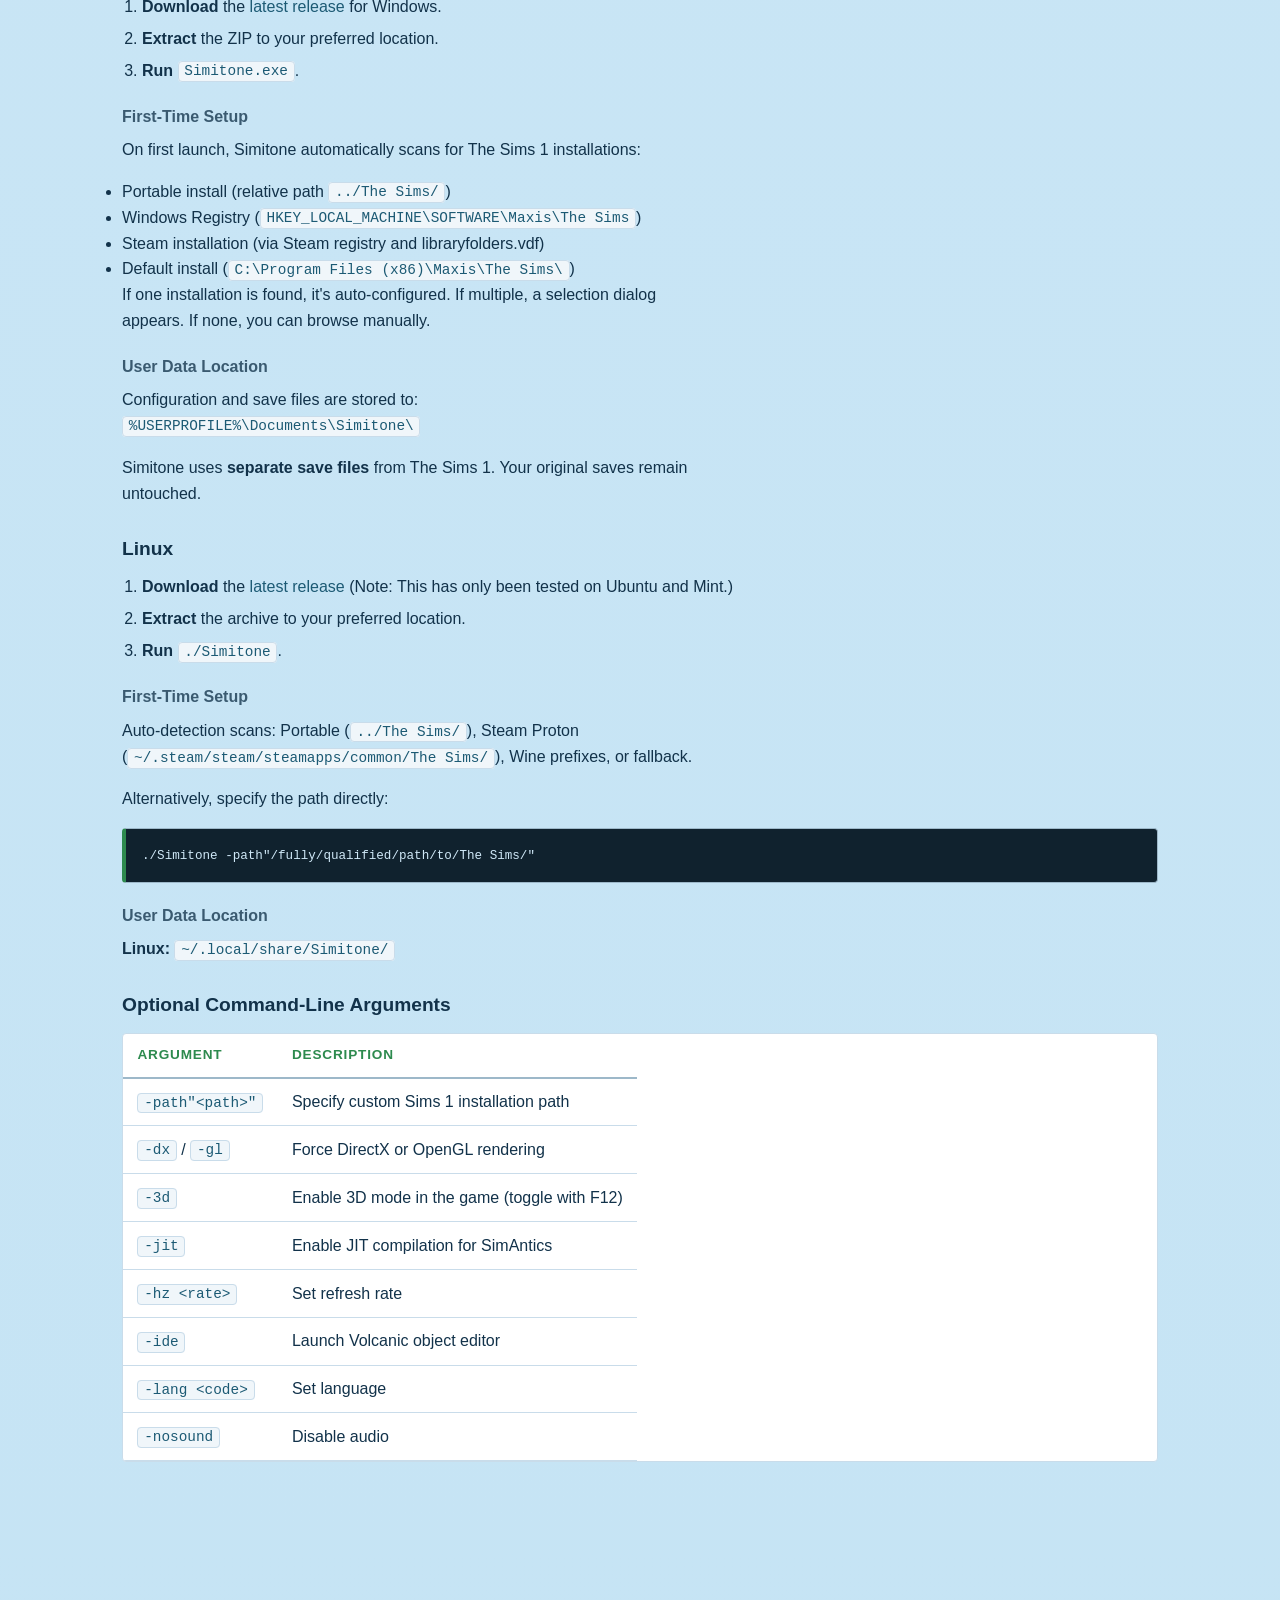
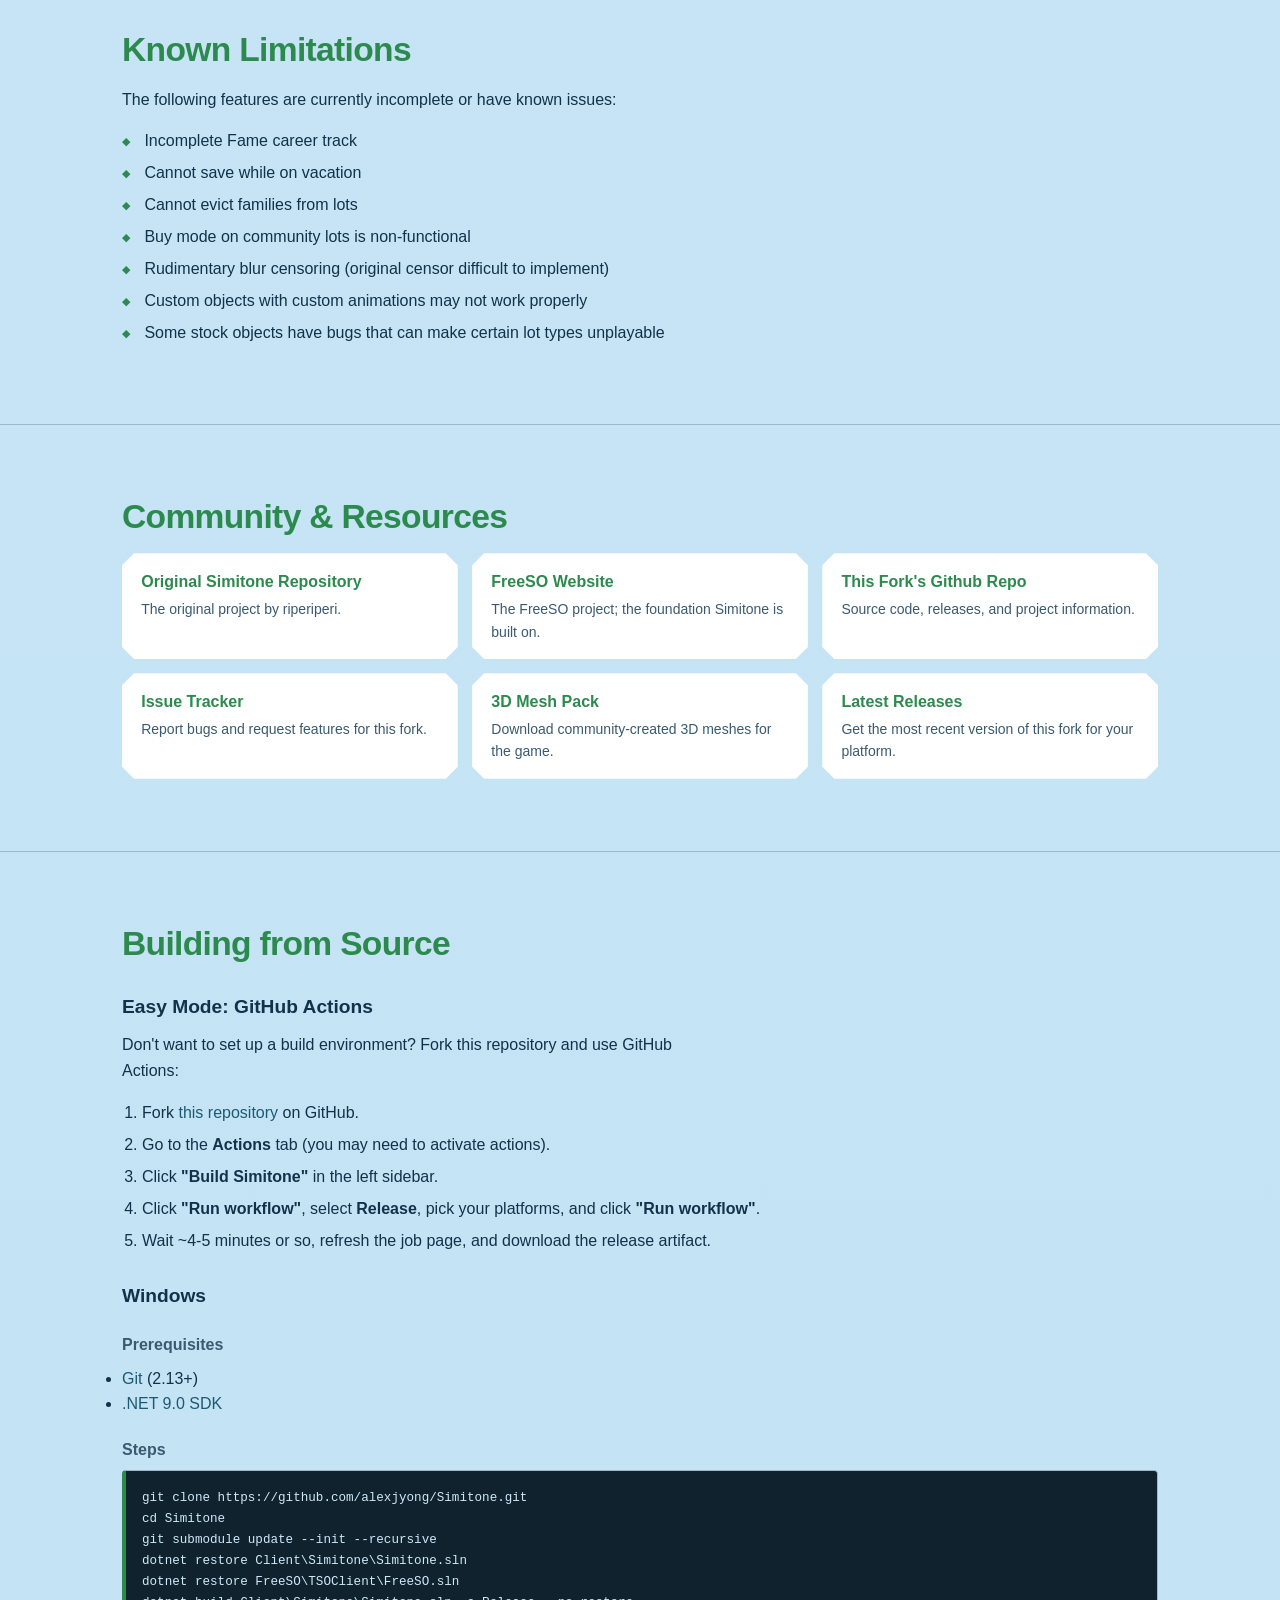
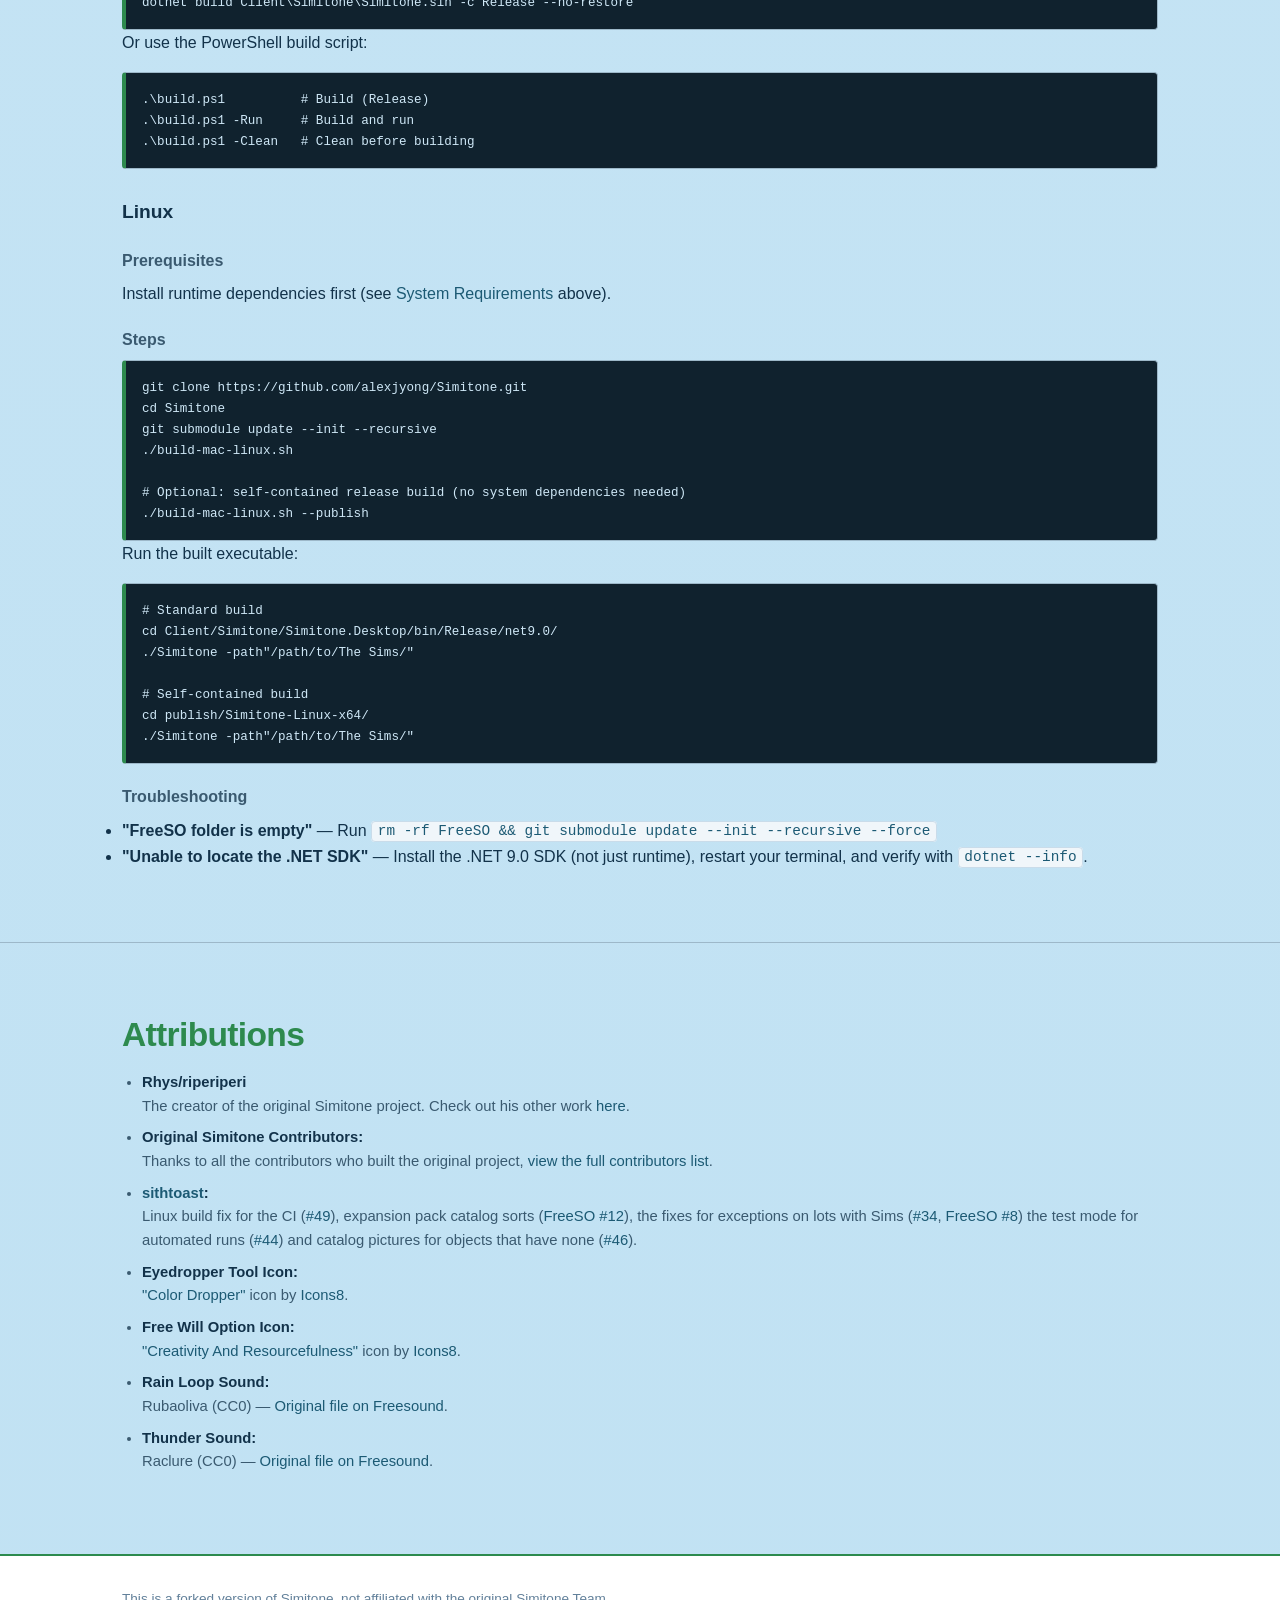
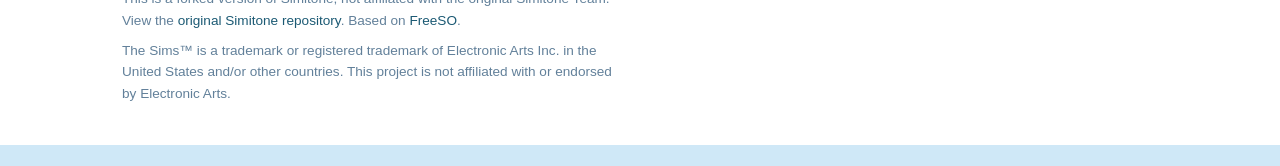
==== commit f66ff1c6: "Crediting sithtoast for catalog pictures for objects that have none (#46)" ====
--- a/docs/index.html
+++ b/docs/index.html
@@ -462,7 +462,7 @@
                     </li>
                     <li>
                         <strong><a href="https://github.com/sithtoast" target="_blank" rel="noopener">sithtoast</a>:</strong>
-                        Linux build fix for the CI (<a href="https://github.com/alexjyong/Simitone/pull/49" target="_blank" rel="noopener">#49</a>), expansion pack catalog sorts (<a href="https://github.com/alexjyong/FreeSO/pull/12" target="_blank" rel="noopener">FreeSO #12</a>), the fixes for exceptions on lots with Sims (<a href="https://github.com/alexjyong/Simitone/pull/34" target="_blank" rel="noopener">#34</a>, <a href="https://github.com/alexjyong/FreeSO/pull/8" target="_blank" rel="noopener">FreeSO #8</a>) and the test mode for automated runs (<a href="https://github.com/alexjyong/Simitone/pull/44" target="_blank" rel="noopener">#44</a>).
+                        Linux build fix for the CI (<a href="https://github.com/alexjyong/Simitone/pull/49" target="_blank" rel="noopener">#49</a>), expansion pack catalog sorts (<a href="https://github.com/alexjyong/FreeSO/pull/12" target="_blank" rel="noopener">FreeSO #12</a>), the fixes for exceptions on lots with Sims (<a href="https://github.com/alexjyong/Simitone/pull/34" target="_blank" rel="noopener">#34</a>, <a href="https://github.com/alexjyong/FreeSO/pull/8" target="_blank" rel="noopener">FreeSO #8</a>) the test mode for automated runs (<a href="https://github.com/alexjyong/Simitone/pull/44" target="_blank" rel="noopener">#44</a>) and catalog pictures for objects that have none (<a href="https://github.com/alexjyong/Simitone/pull/46" target="_blank" rel="noopener">#46</a>).
                     </li>
                     <li>
                         <strong>Eyedropper Tool Icon:</strong>
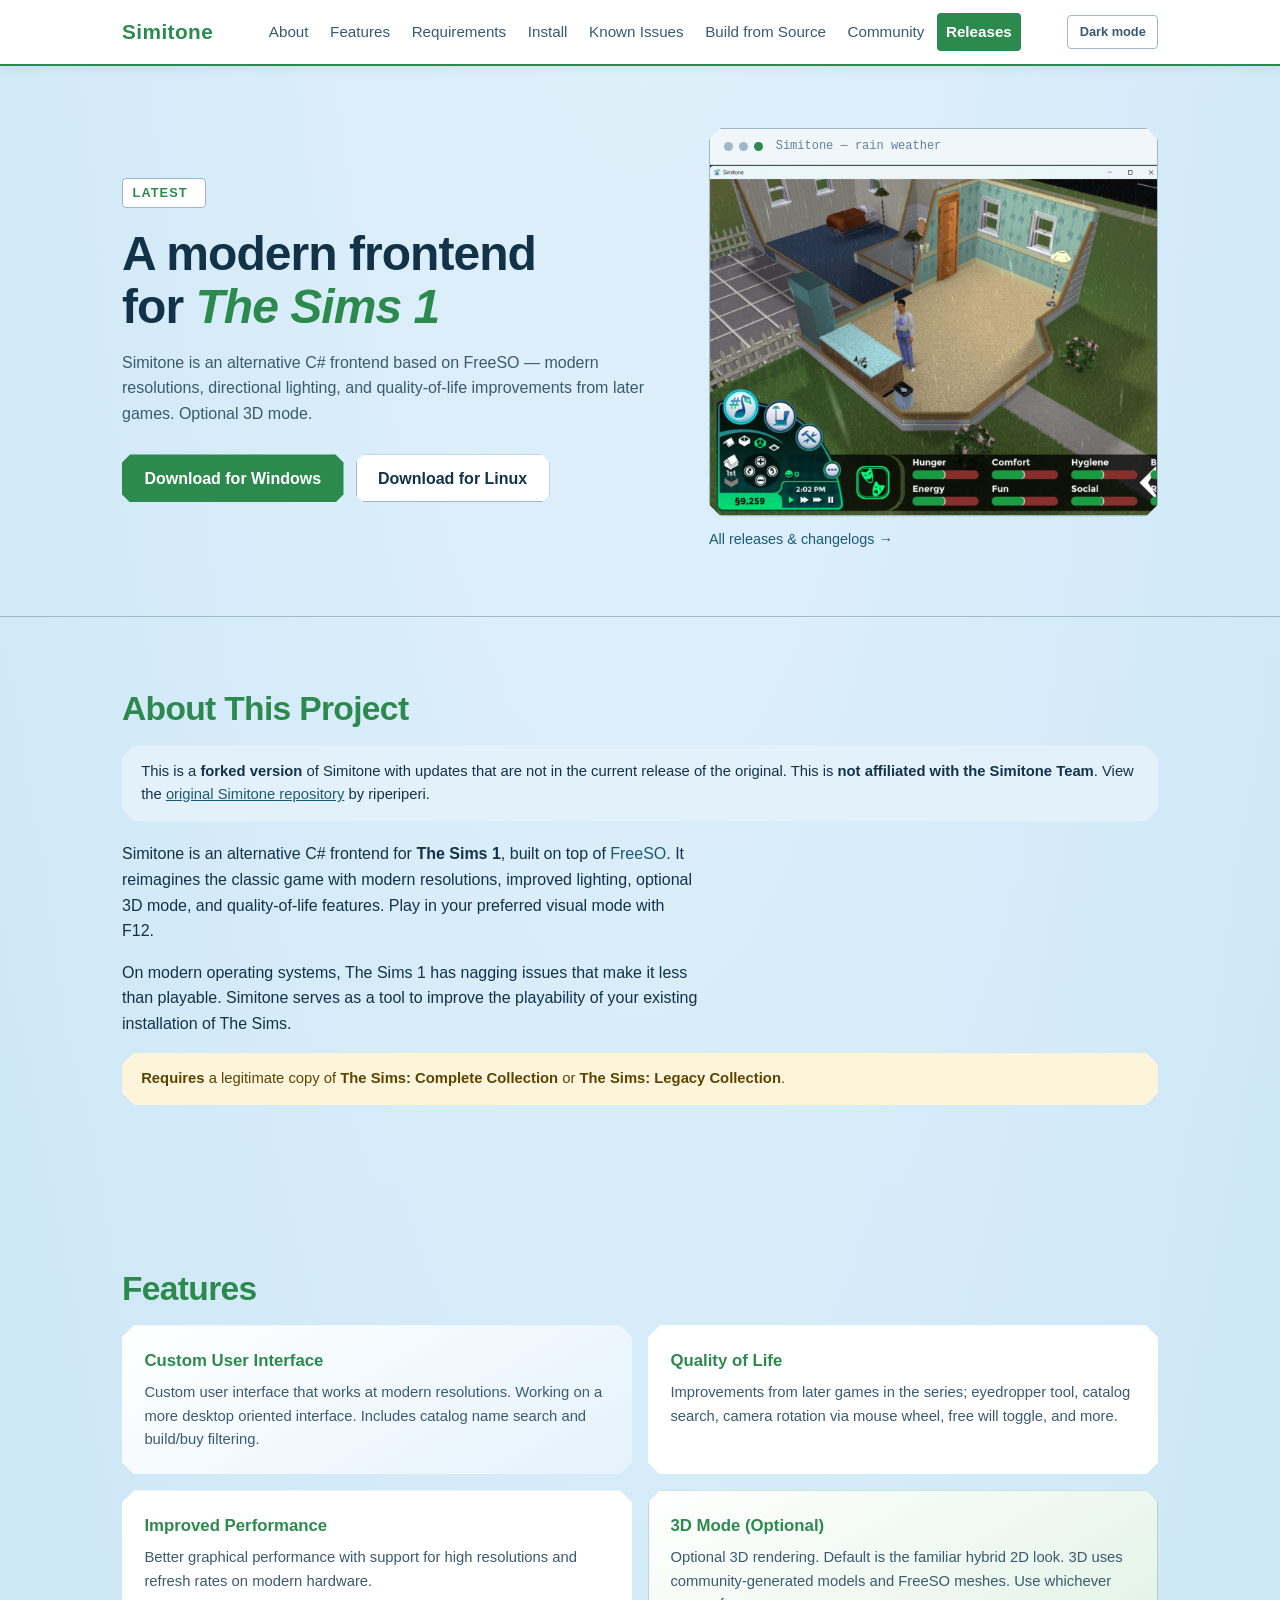
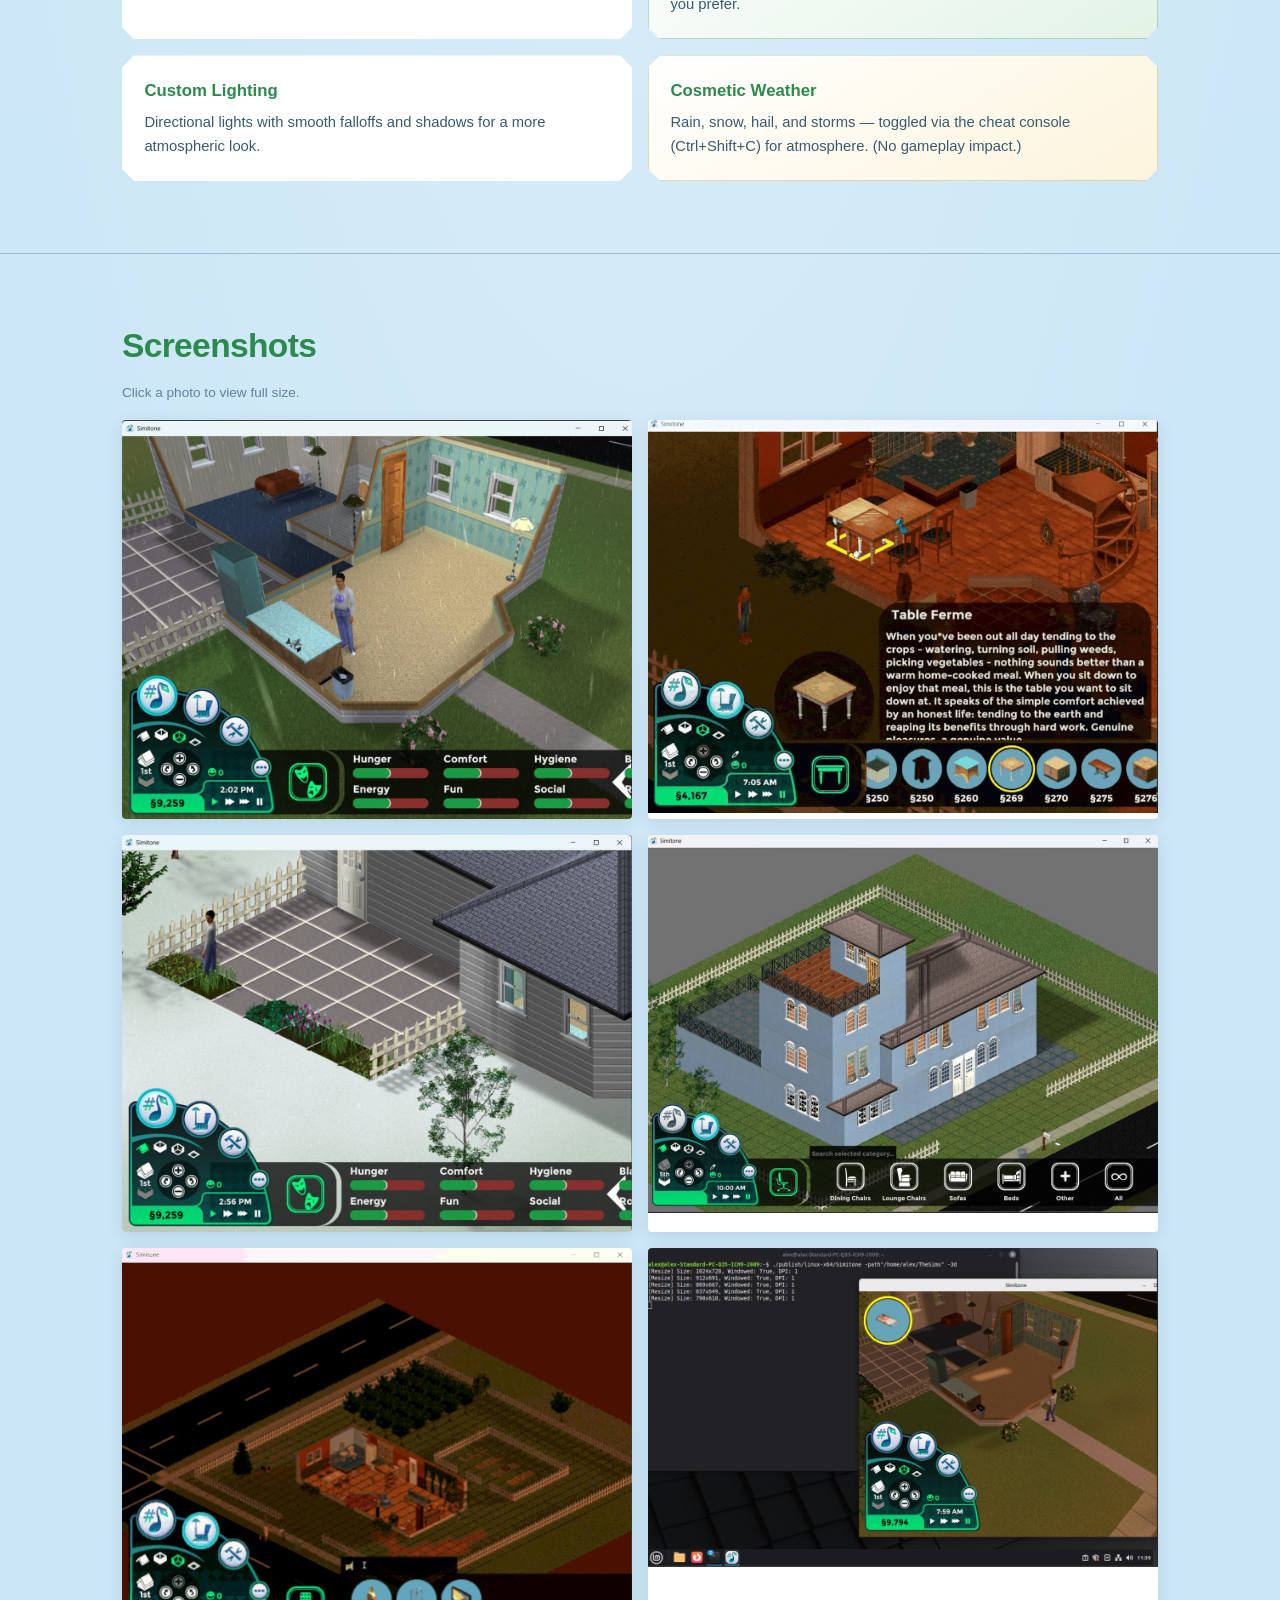
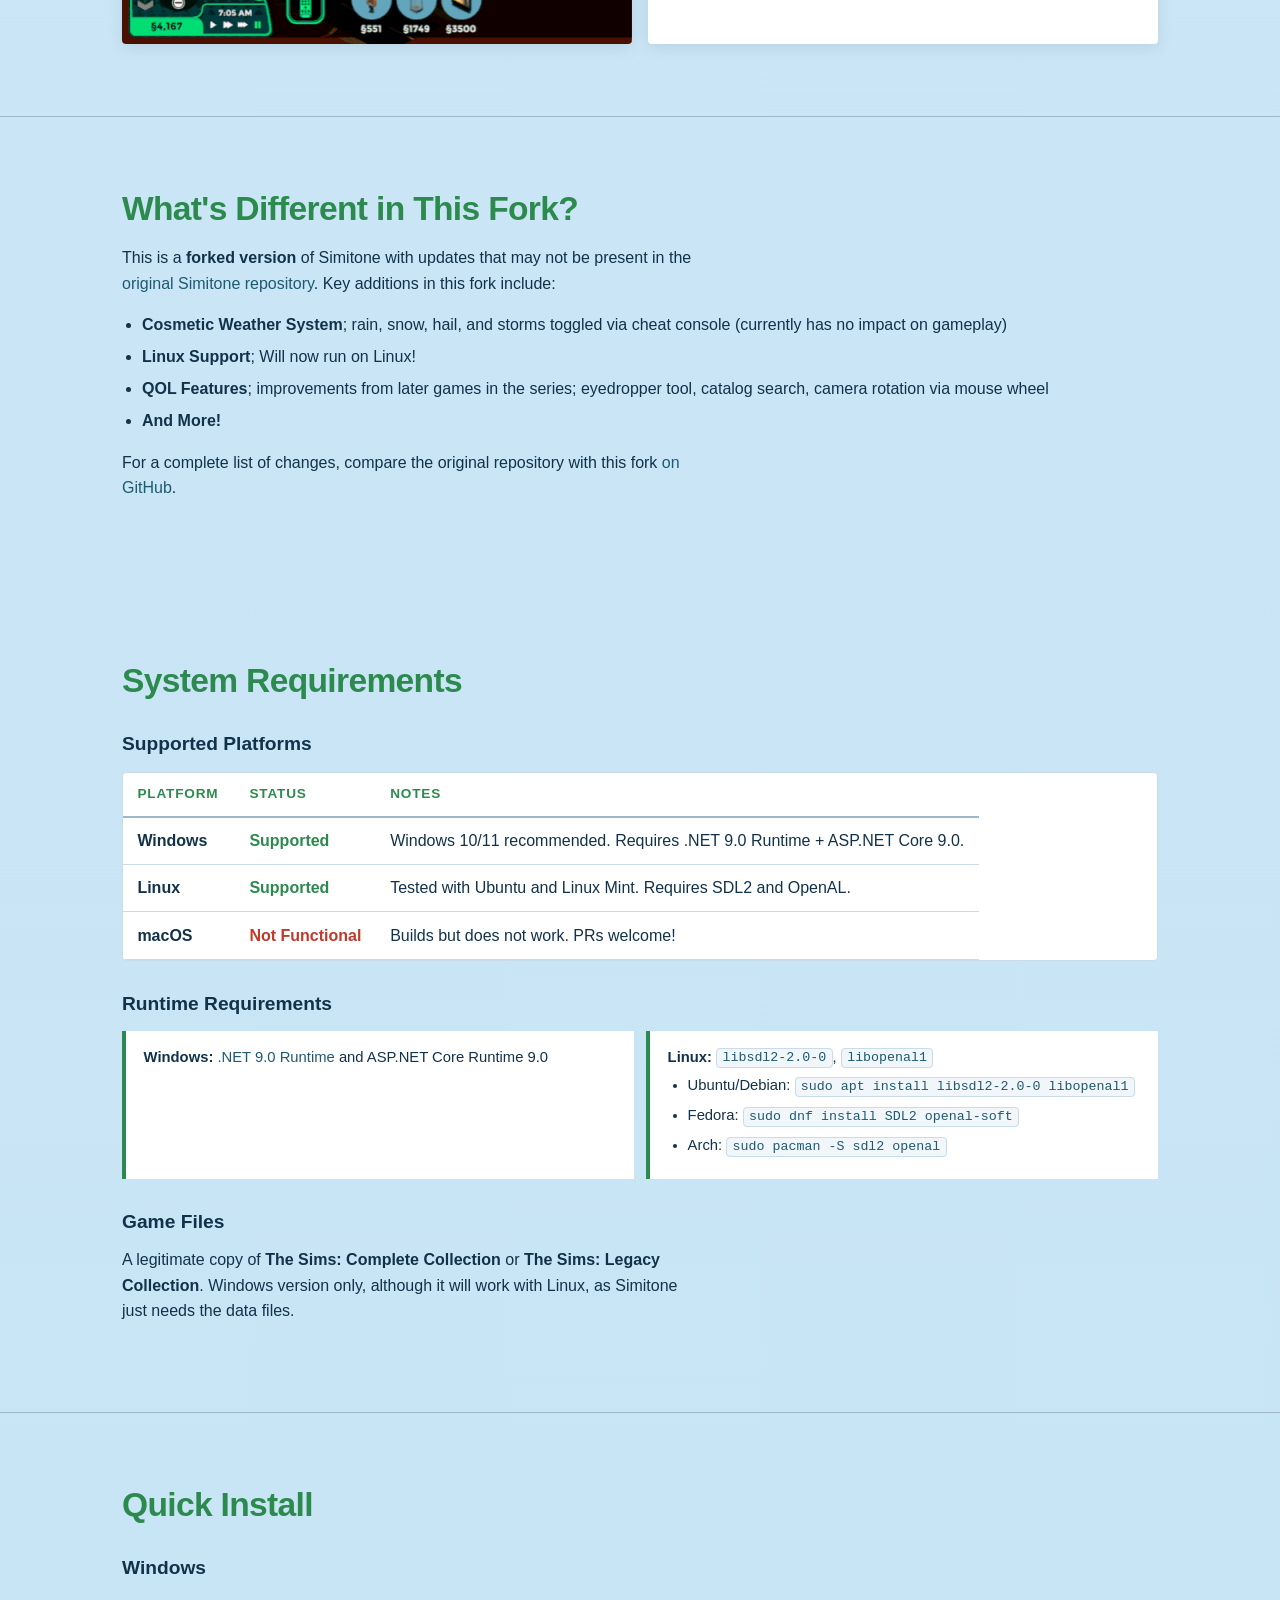
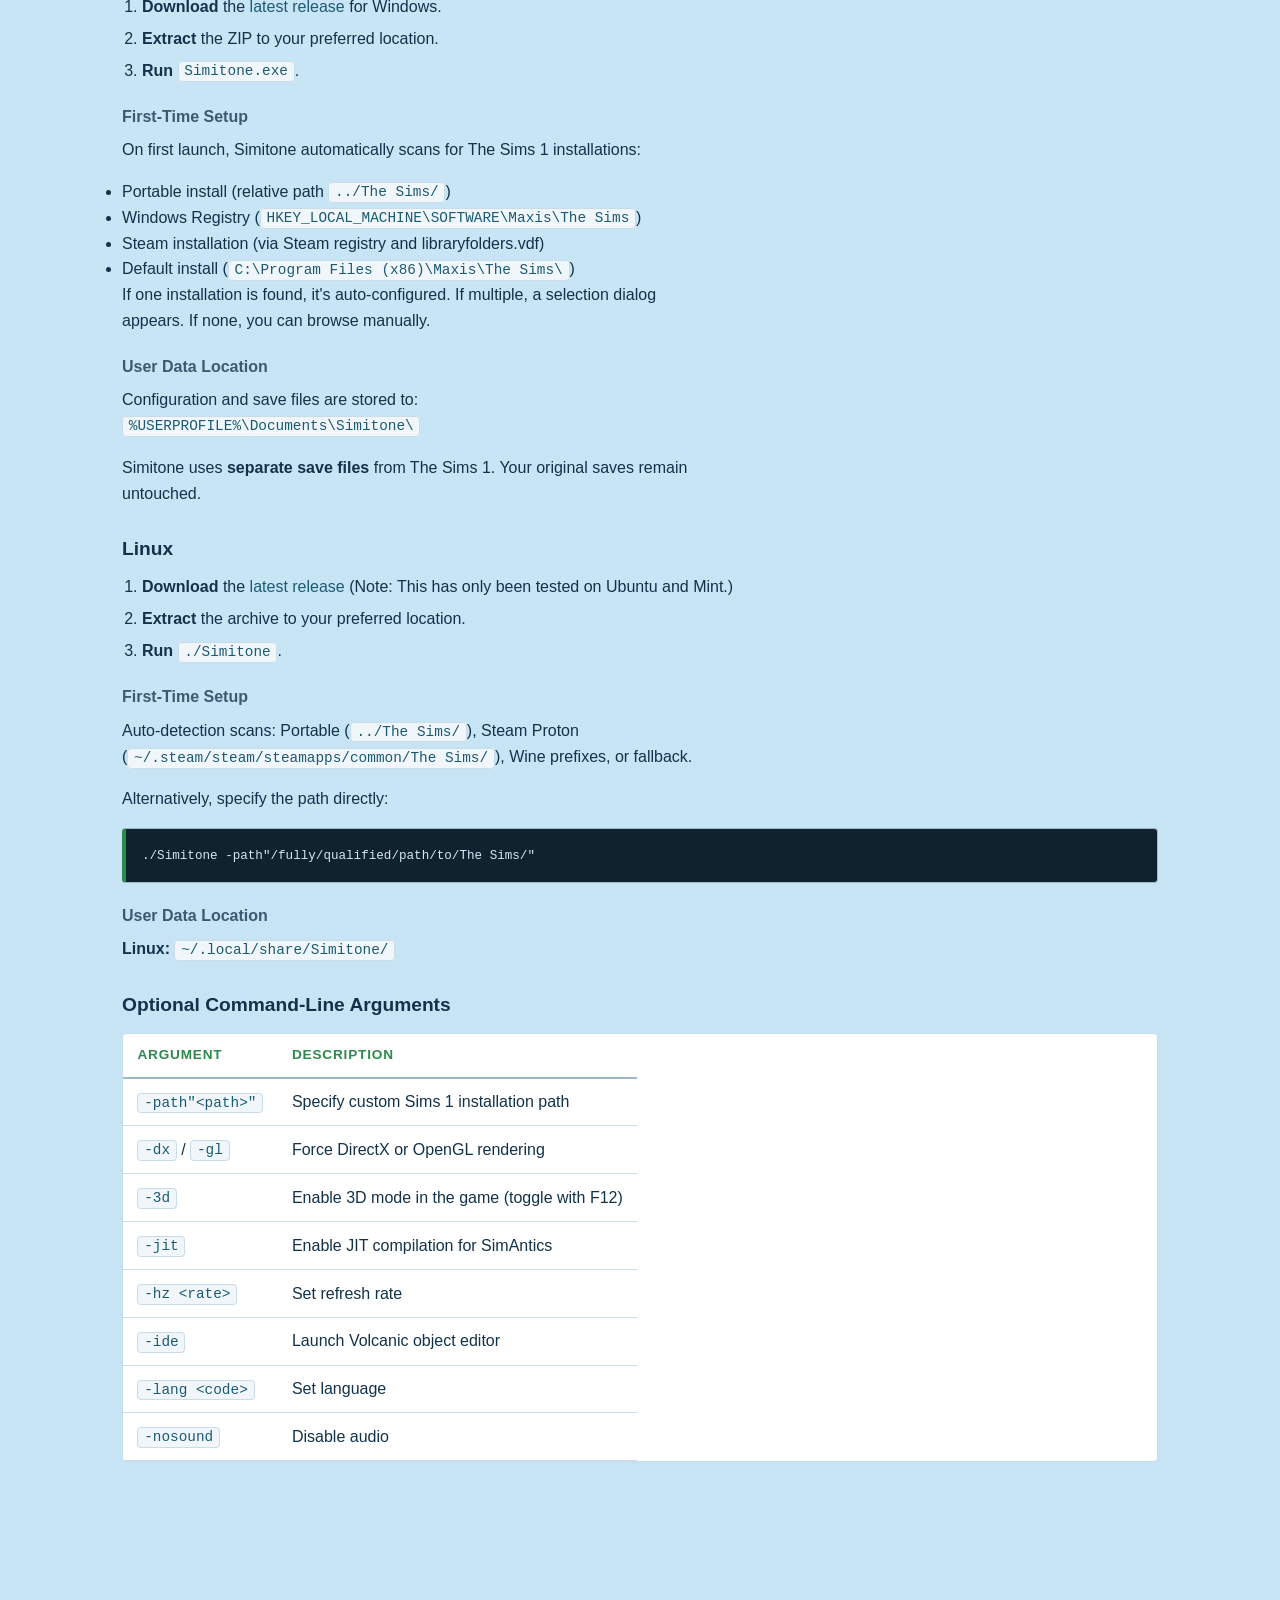
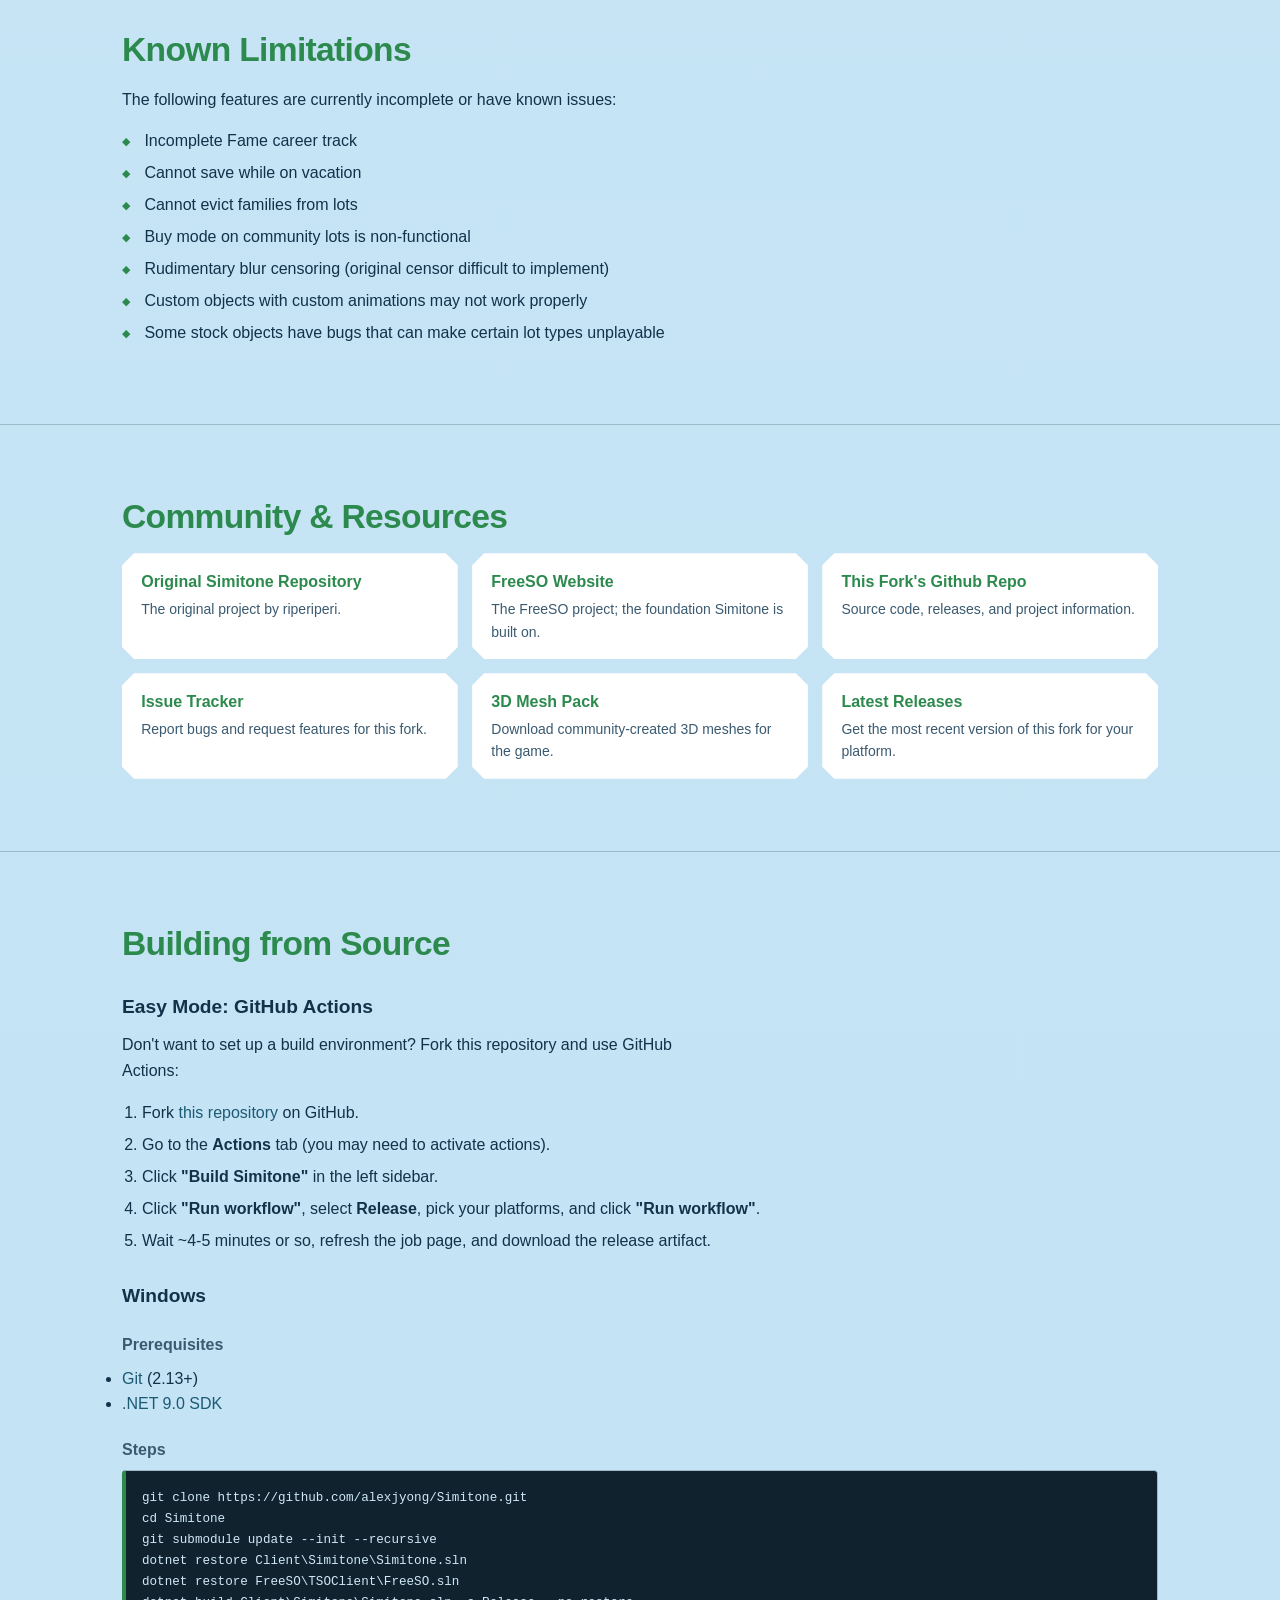
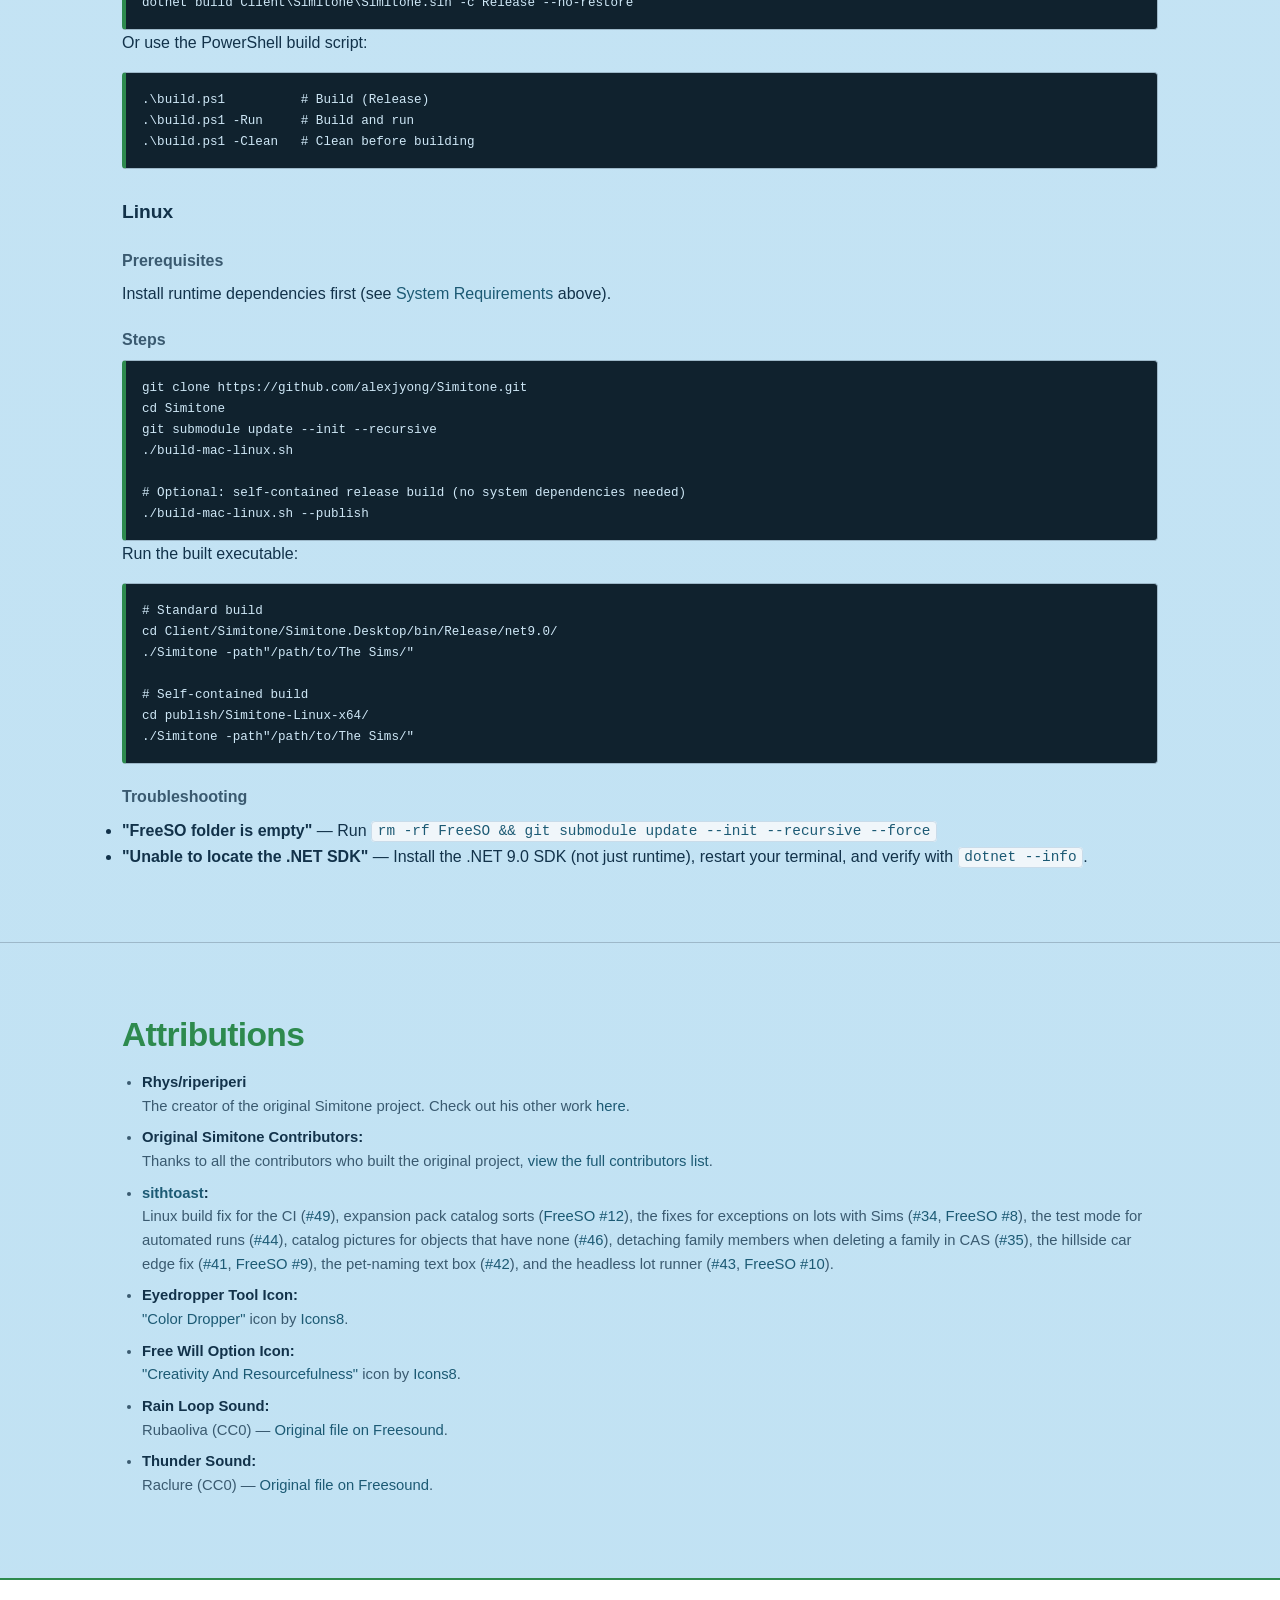
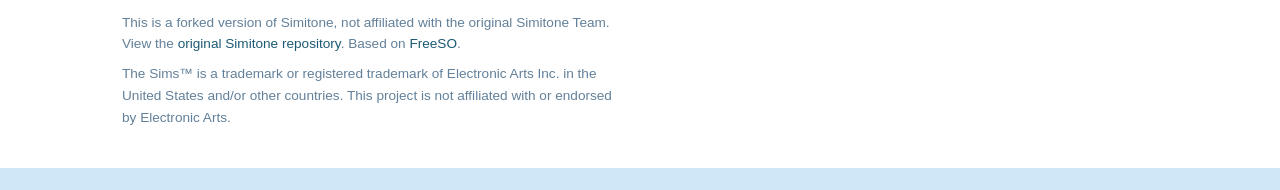
==== commit d87169d8: "Credit sithtoast for the remaining PRs" ====
--- a/docs/index.html
+++ b/docs/index.html
@@ -462,7 +462,7 @@
                     </li>
                     <li>
                         <strong><a href="https://github.com/sithtoast" target="_blank" rel="noopener">sithtoast</a>:</strong>
-                        Linux build fix for the CI (<a href="https://github.com/alexjyong/Simitone/pull/49" target="_blank" rel="noopener">#49</a>), expansion pack catalog sorts (<a href="https://github.com/alexjyong/FreeSO/pull/12" target="_blank" rel="noopener">FreeSO #12</a>), the fixes for exceptions on lots with Sims (<a href="https://github.com/alexjyong/Simitone/pull/34" target="_blank" rel="noopener">#34</a>, <a href="https://github.com/alexjyong/FreeSO/pull/8" target="_blank" rel="noopener">FreeSO #8</a>) the test mode for automated runs (<a href="https://github.com/alexjyong/Simitone/pull/44" target="_blank" rel="noopener">#44</a>) and catalog pictures for objects that have none (<a href="https://github.com/alexjyong/Simitone/pull/46" target="_blank" rel="noopener">#46</a>).
+                        Linux build fix for the CI (<a href="https://github.com/alexjyong/Simitone/pull/49" target="_blank" rel="noopener">#49</a>), expansion pack catalog sorts (<a href="https://github.com/alexjyong/FreeSO/pull/12" target="_blank" rel="noopener">FreeSO #12</a>), the fixes for exceptions on lots with Sims (<a href="https://github.com/alexjyong/Simitone/pull/34" target="_blank" rel="noopener">#34</a>, <a href="https://github.com/alexjyong/FreeSO/pull/8" target="_blank" rel="noopener">FreeSO #8</a>), the test mode for automated runs (<a href="https://github.com/alexjyong/Simitone/pull/44" target="_blank" rel="noopener">#44</a>), catalog pictures for objects that have none (<a href="https://github.com/alexjyong/Simitone/pull/46" target="_blank" rel="noopener">#46</a>), detaching family members when deleting a family in CAS (<a href="https://github.com/alexjyong/Simitone/pull/35" target="_blank" rel="noopener">#35</a>), the hillside car edge fix (<a href="https://github.com/alexjyong/Simitone/pull/41" target="_blank" rel="noopener">#41</a>, <a href="https://github.com/alexjyong/FreeSO/pull/9" target="_blank" rel="noopener">FreeSO #9</a>), the pet-naming text box (<a href="https://github.com/alexjyong/Simitone/pull/42" target="_blank" rel="noopener">#42</a>), and the headless lot runner (<a href="https://github.com/alexjyong/Simitone/pull/43" target="_blank" rel="noopener">#43</a>, <a href="https://github.com/alexjyong/FreeSO/pull/10" target="_blank" rel="noopener">FreeSO #10</a>).
                     </li>
                     <li>
                         <strong>Eyedropper Tool Icon:</strong>
